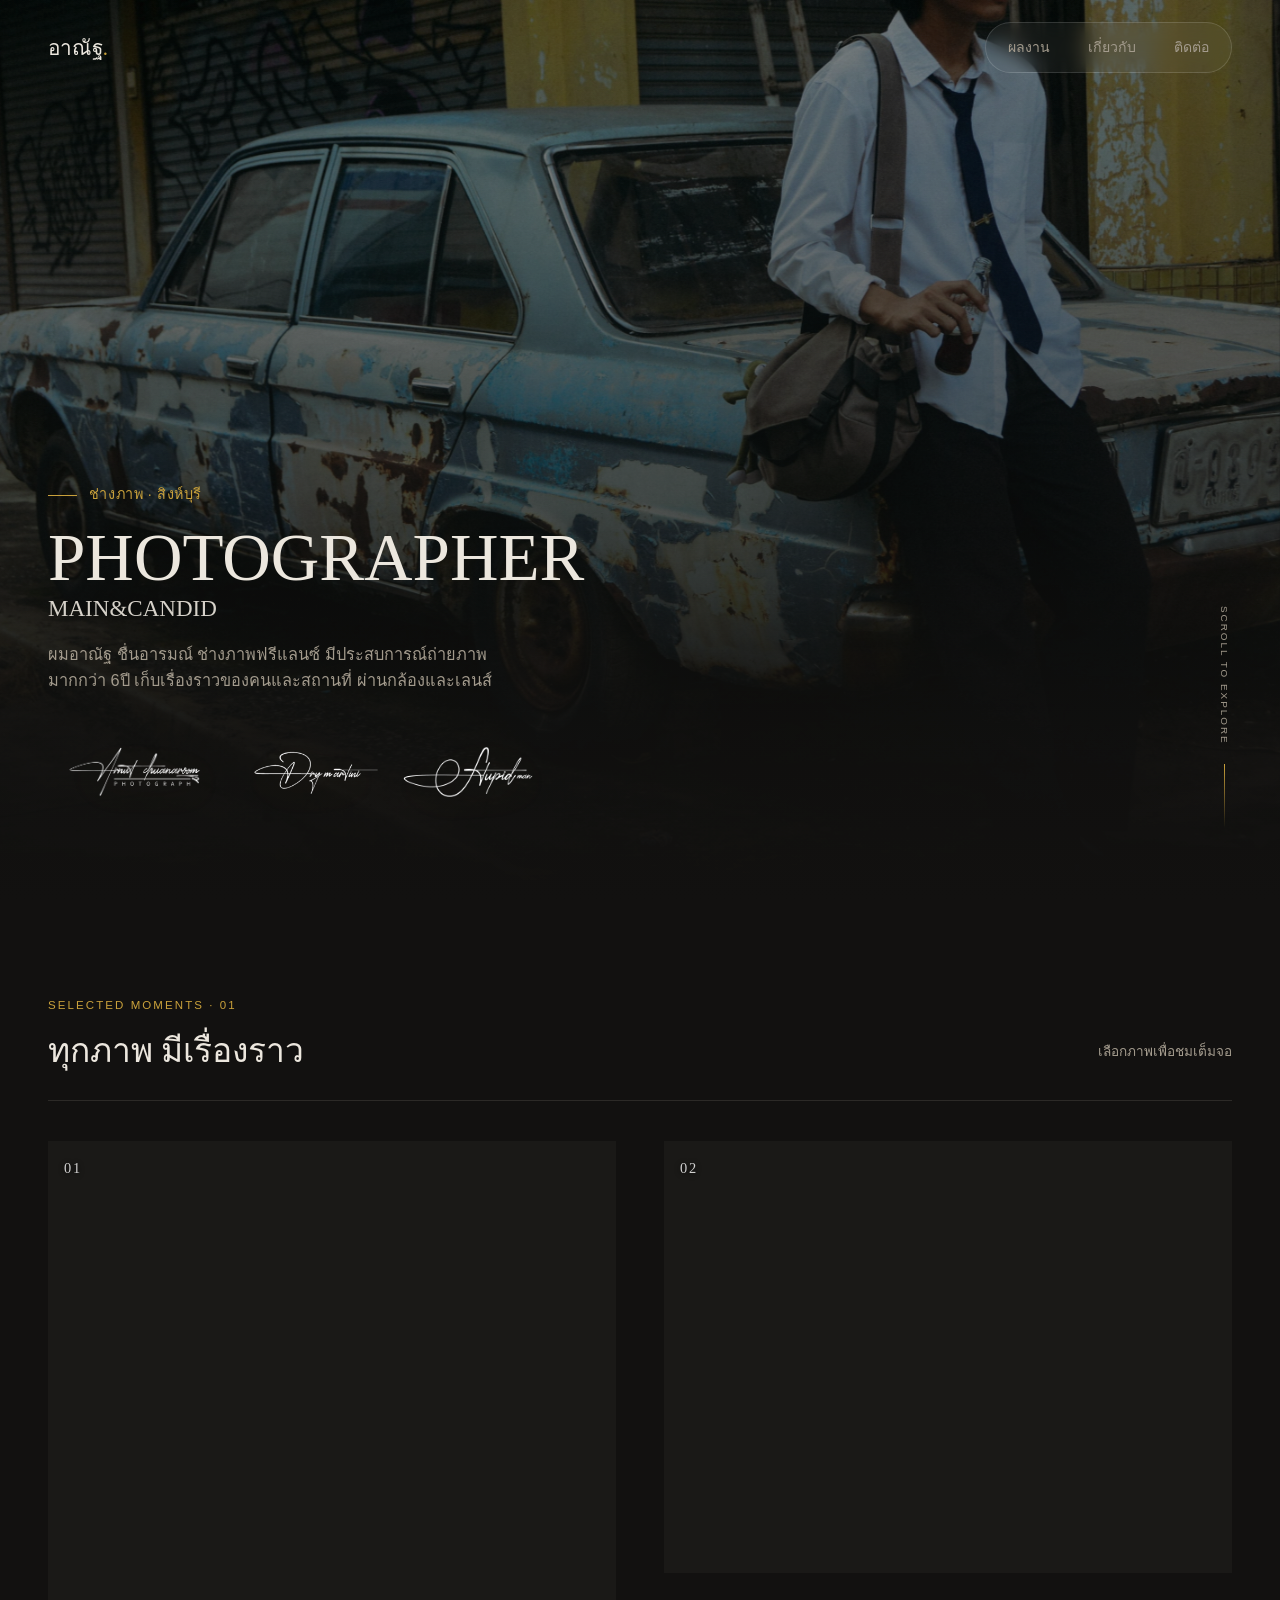
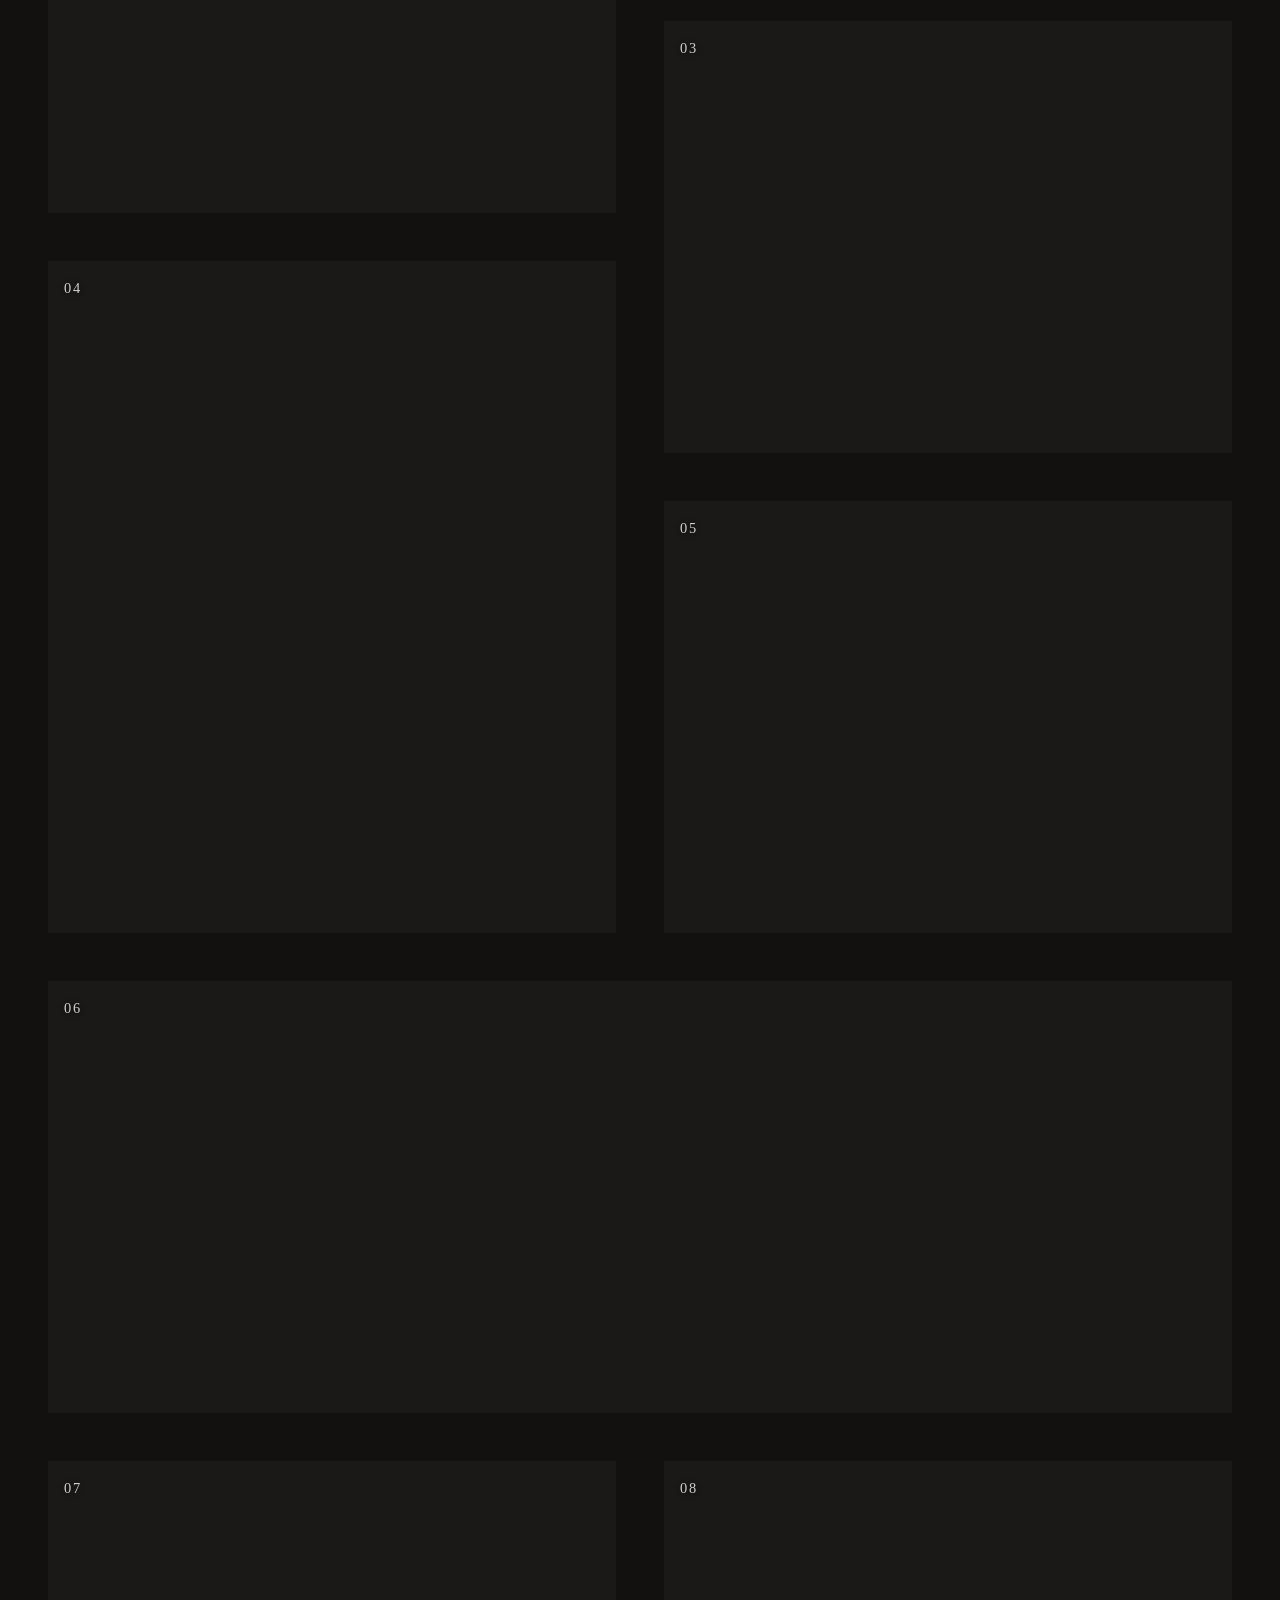
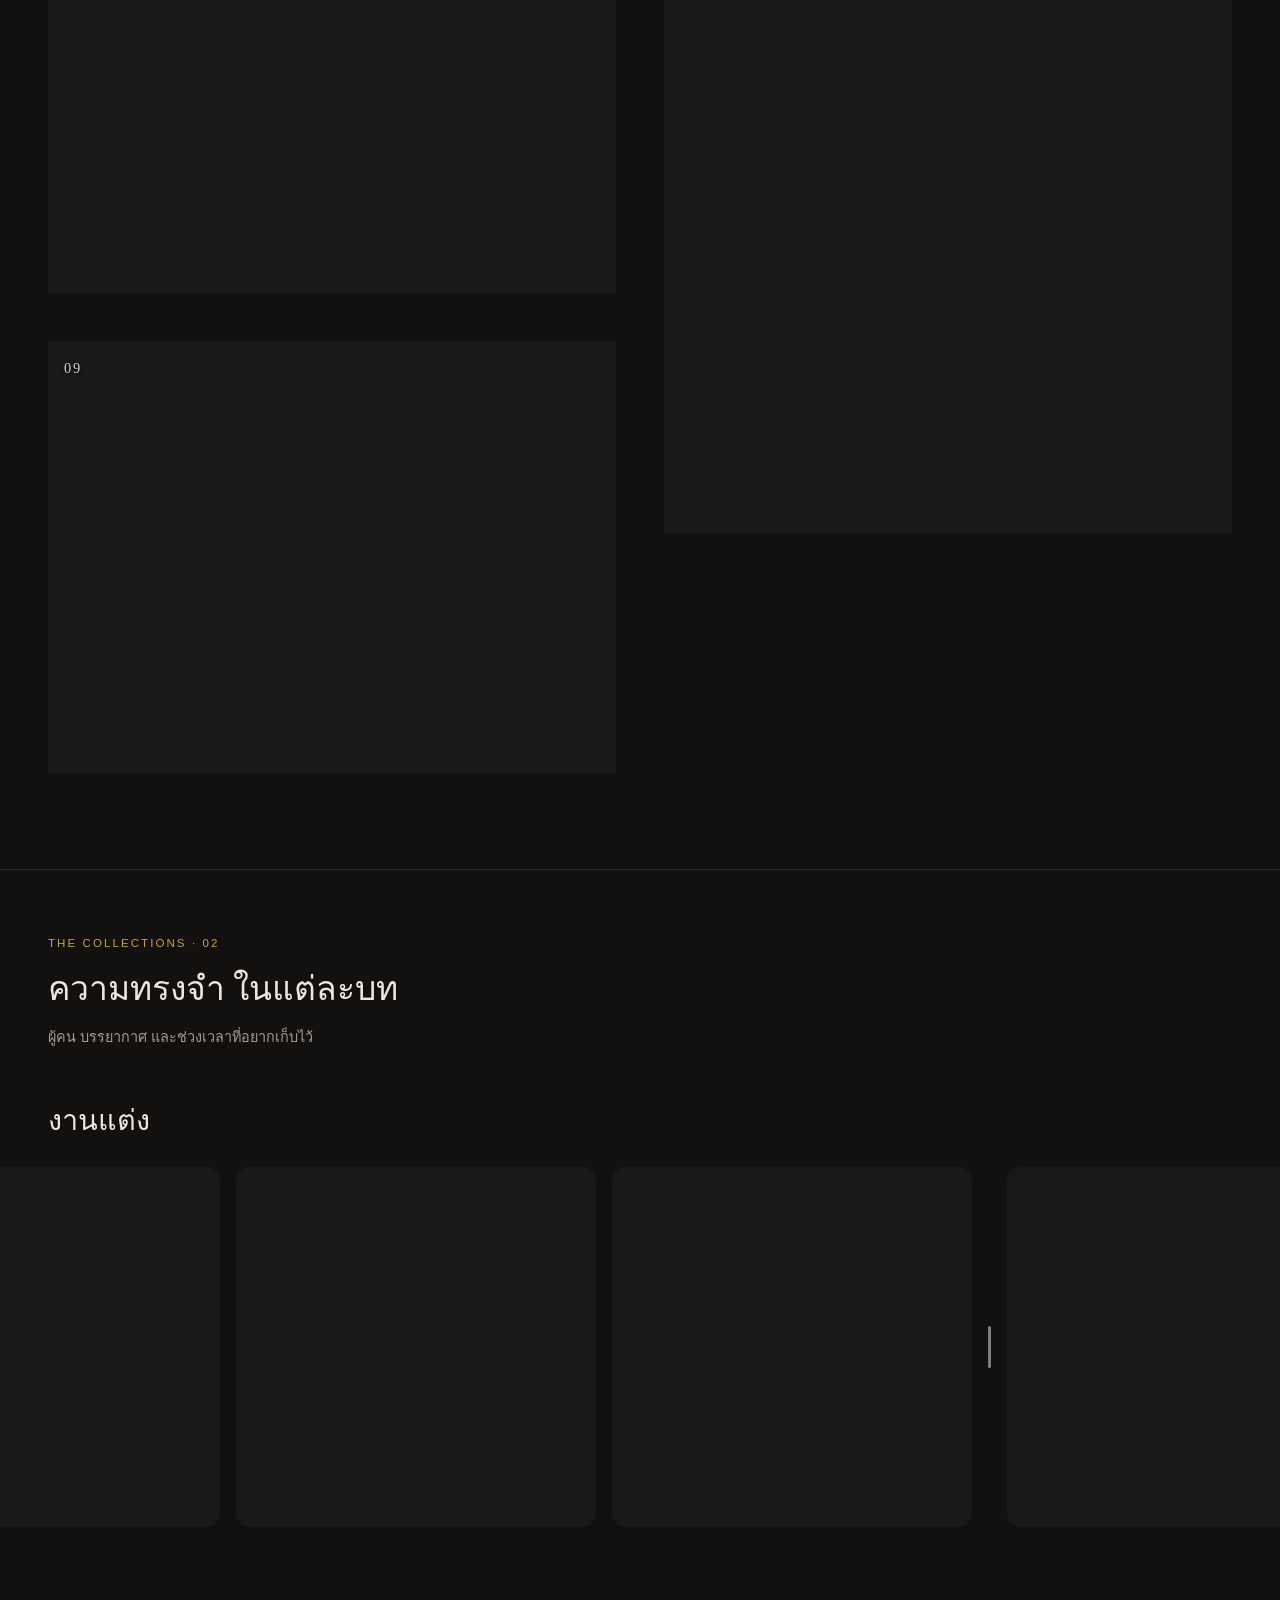
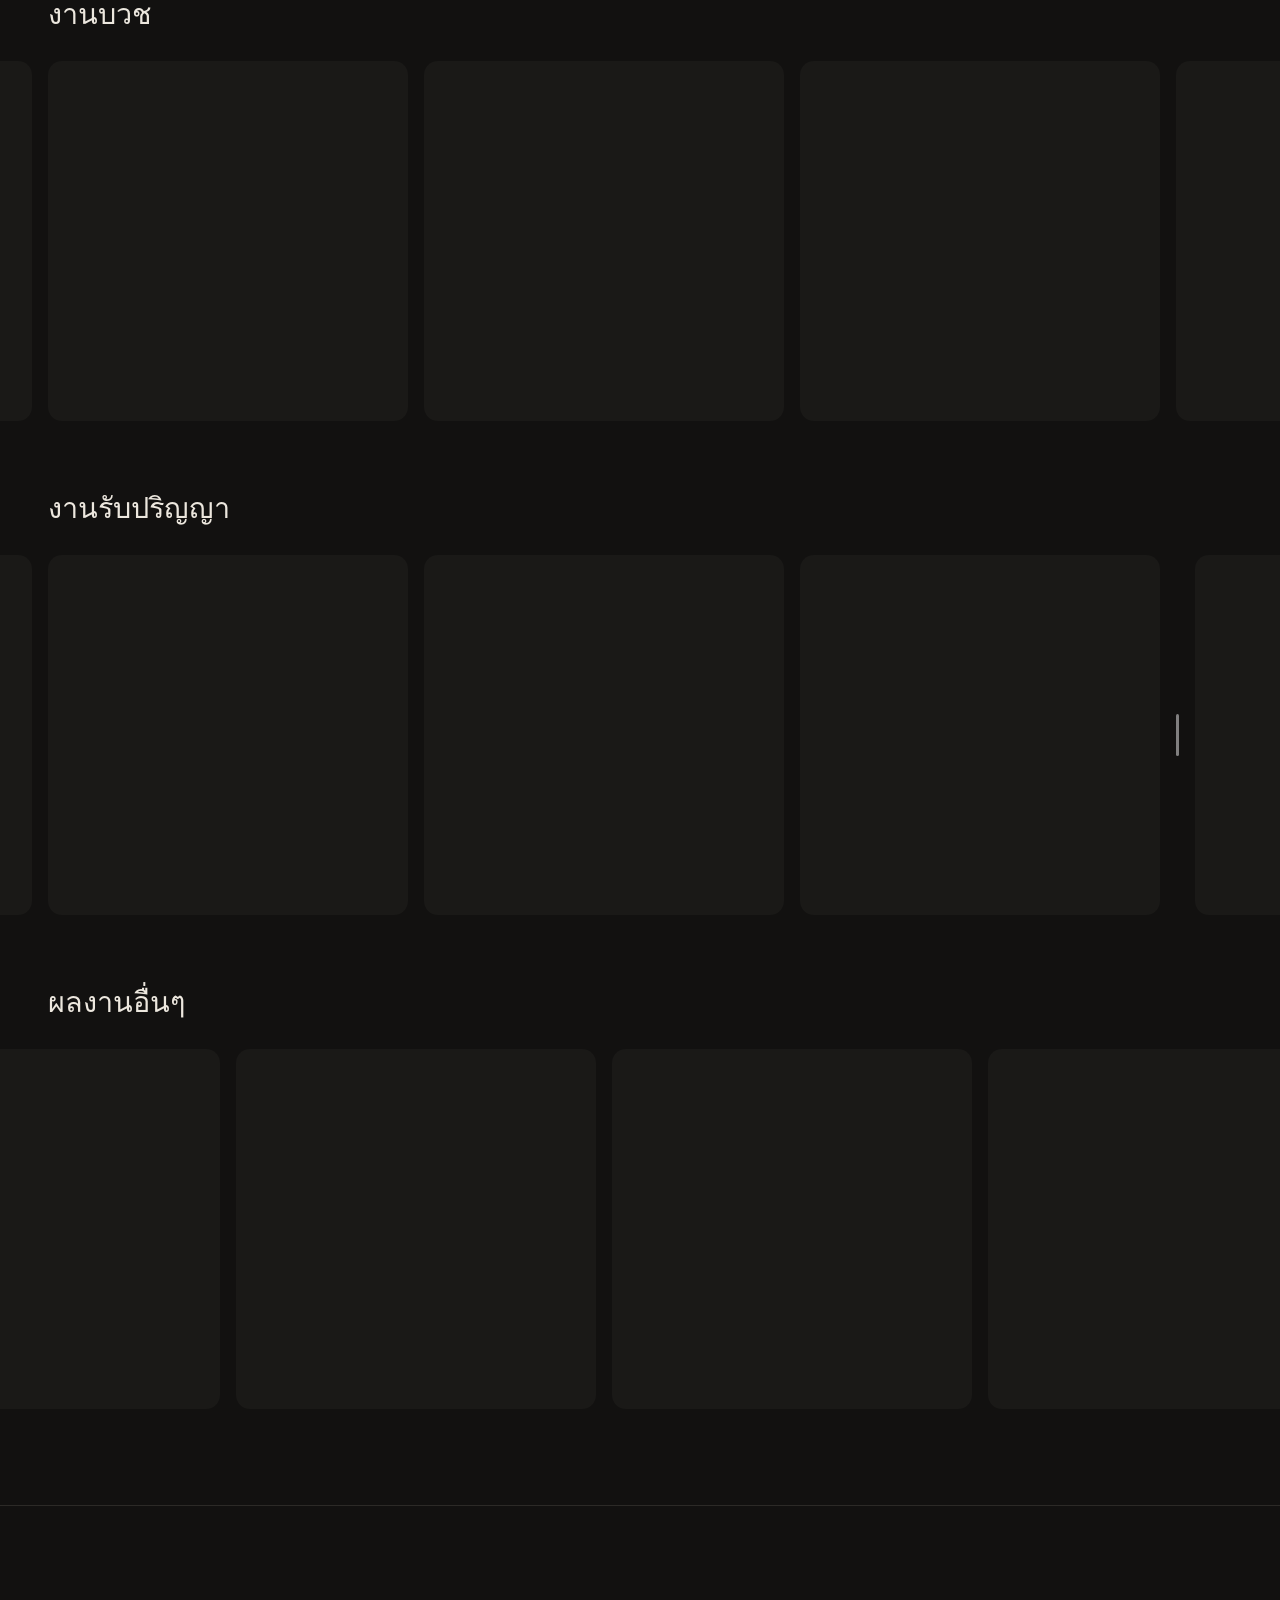
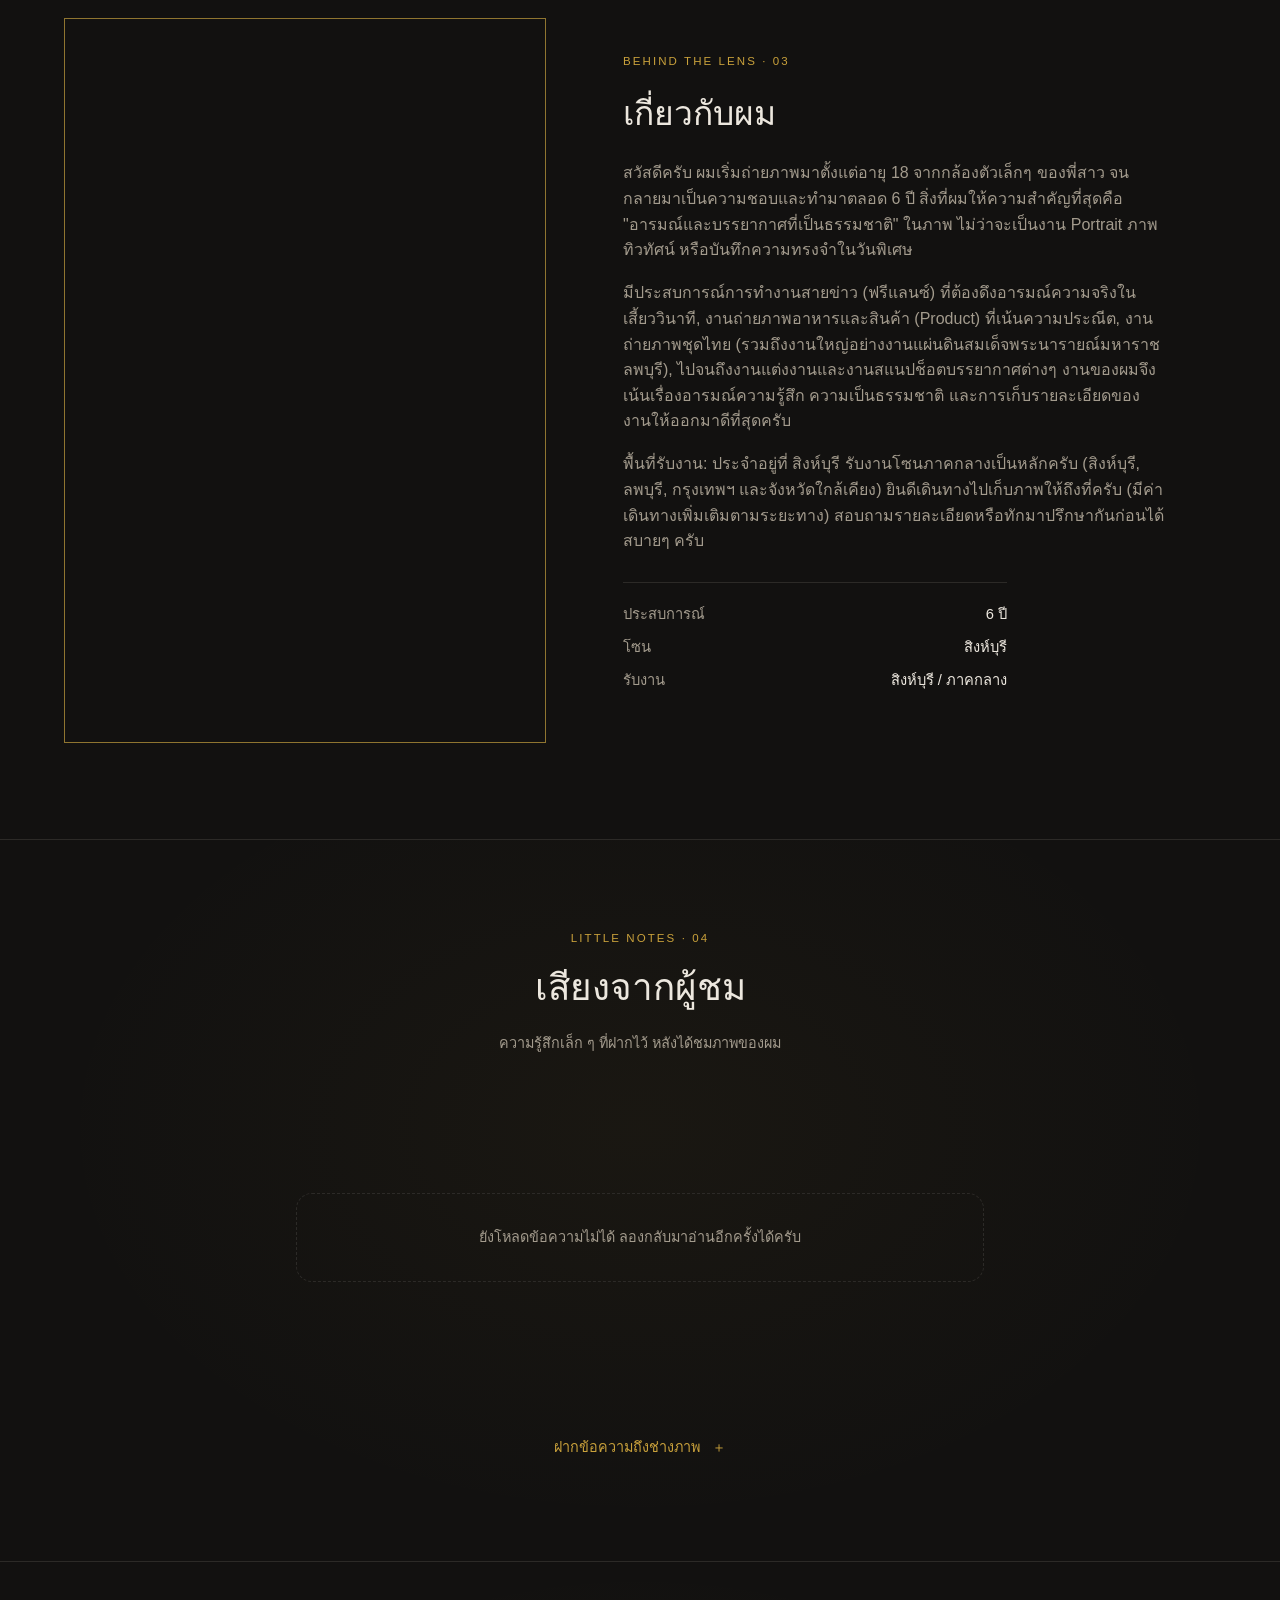
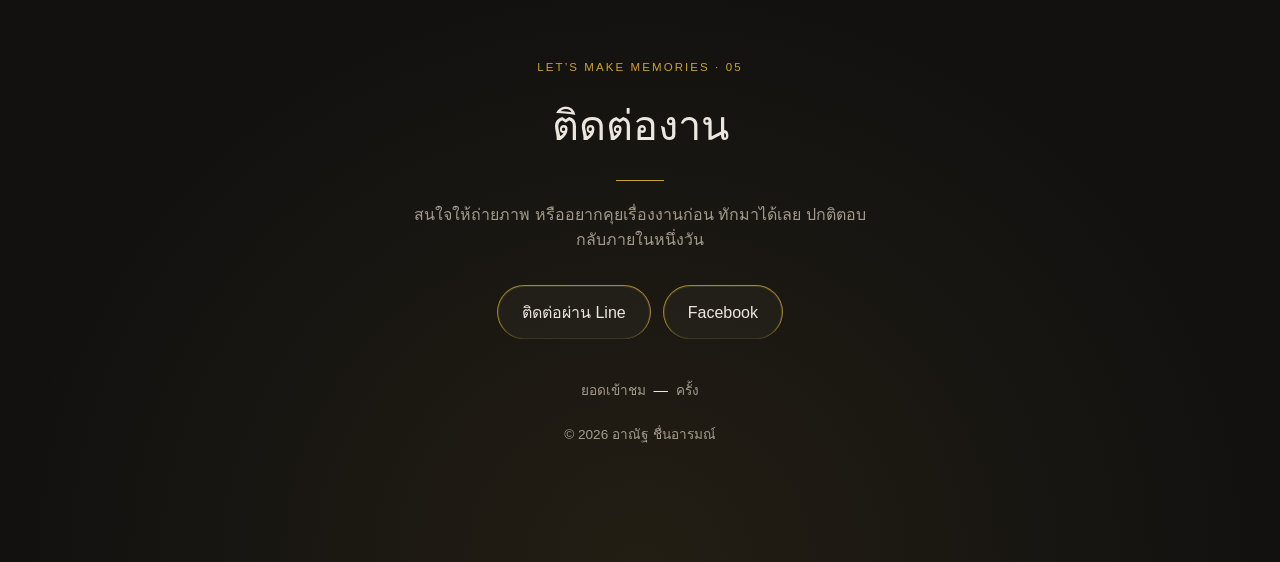
==== index.html @ d821eb82 "Ver 2.0 Comment,Google Login" ====
<!DOCTYPE html>
<html lang="th">
<head>
<meta charset="UTF-8">
<meta http-equiv="Content-Security-Policy" content="default-src 'self'; script-src 'self'; style-src 'self' https://fonts.googleapis.com; font-src 'self' https://fonts.gstatic.com; img-src 'self' https://*.googleusercontent.com; connect-src 'self'; object-src 'none'; base-uri 'none'; form-action 'none'">
<meta name="referrer" content="strict-origin-when-cross-origin">
<meta name="viewport" content="width=device-width, initial-scale=1.0">
<title>อาณัฐ ชื่นอารมณ์ — ช่างภาพ</title>
<meta name="description" content="พอร์ตโฟลิโอผลงานถ่ายภาพของอาณัฐ ชื่นอารมณ์ ช่างภาพพอร์เทรต แลนด์สเคป และงานแต่งงาน">

<!-- Favicon -->
<link rel="icon" href="favicon.svg" type="image/svg+xml">
<link rel="icon" href="favicon-32.png" sizes="32x32" type="image/png">
<link rel="apple-touch-icon" href="apple-touch-icon.png">
<link rel="manifest" href="site.webmanifest">
<meta name="theme-color" content="#121110">

<!-- Open Graph (Facebook, Line, Messenger, etc.) -->
<meta property="og:type" content="website">
<meta property="og:site_name" content="อาณัฐ ชื่นอารมณ์ — ช่างภาพ">
<meta property="og:title" content="อาณัฐ ชื่นอารมณ์ — ช่างภาพ">
<meta property="og:description" content="พอร์ตโฟลิโอผลงานถ่ายภาพของอาณัฐ ชื่นอารมณ์ ช่างภาพพอร์เทรต แลนด์สเคป และงานแต่งงาน ประจำจังหวัดสิงห์บุรี">
<meta property="og:locale" content="th_TH">

<!-- Twitter / X Card -->
<meta name="twitter:card" content="summary_large_image">
<meta name="twitter:title" content="อาณัฐ ชื่นอารมณ์ — ช่างภาพ">
<meta name="twitter:description" content="พอร์ตโฟลิโอผลงานถ่ายภาพ พอร์เทรต แลนด์สเคป และงานแต่งงาน">
<link rel="preconnect" href="https://fonts.googleapis.com">
<link rel="preconnect" href="https://fonts.gstatic.com" crossorigin>
<link href="https://fonts.googleapis.com/css2?family=Newsreader:ital,opsz,wght@0,6..72,300;0,6..72,400;0,6..72,500;1,6..72,400&family=IBM+Plex+Sans+Thai:wght@300;400;500;600&display=swap" rel="stylesheet">
<link rel="stylesheet" href="style.css?v=20261009-comments">
</head>
<body>
<progress class="reading-progress" id="reading-progress" max="100" value="0" aria-hidden="true"></progress>
<a class="skip-link" href="#main">ข้ามไปยังเนื้อหา</a>

<header class="site-header" id="top">
  <a class="brand" href="#top">อาณัฐ<span class="brand-dot">.</span></a>
  <nav class="main-nav" id="main-nav">
    <a href="#works">ผลงาน</a>
    <a href="#about">เกี่ยวกับ</a>
    <a href="#contact">ติดต่อ</a>
  </nav>
  <button class="nav-toggle" id="nav-toggle" aria-label="เปิดเมนู" aria-expanded="false">
    <span></span><span></span><span></span>
  </button>
</header>

<main id="main">

  <section class="hero" id="hero">
    <div class="hero-media">
      <img src="img/mencar.jpg" alt="ภาพถ่ายแม่น้ำท่ามกลางหุบเขา บรรยากาศเช้าที่มีหมอก" class="hero-img" fetchpriority="high" width="3000" height="2000" decoding="async">
    </div>
    <div class="hero-copy">
      <p class="hero-kicker">ช่างภาพ · สิงห์บุรี</p>
      <h1 class="hero-title">PHOTOGRAPHER<br><span class="hero-title-small">MAIN&CANDID</span></h1>
      <p class="hero-sub">ผมอาณัฐ ชื่นอารมณ์ ช่างภาพฟรีแลนซ์ มีประสบการณ์ถ่ายภาพมากกว่า 6ปี เก็บเรื่องราวของคนและสถานที่ ผ่านกล้องและเลนส์</p>

      <div class="hero-signatures" aria-label="ลายเซ็นของอาณัฐ ชื่นอารมณ์">
        <img src="img/watermark/Model 04.png" alt="ลายเซ็นอาณัฐ ชื่นอารมณ์ 1" class="hero-signature" width="1592" height="639" decoding="async">
        <img src="img/watermark/Drymatiny_01.png" alt="ลายเซ็นอาณัฐ ชื่นอารมณ์ 2" class="hero-signature" width="1890" height="1417" decoding="async">
        <img src="img/watermark/Stupid 01.png" alt="ลายเซ็นอาณัฐ ชื่นอารมณ์ 3" class="hero-signature" width="672" height="504" decoding="async">
      </div>
    </div>
    <div class="hero-scroll-note" aria-hidden="true"><span>SCROLL TO EXPLORE</span><span class="scroll-line"></span></div>
  </section>

  <section class="works" id="works">
    <div class="works-head"><div><p class="eyebrow">SELECTED MOMENTS · 01</p><h2>ทุกภาพ มีเรื่องราว</h2></div><p class="section-note">เลือกภาพเพื่อชมเต็มจอ</p></div>
    <div class="grid" id="grid">
      <figure class="tile tile--tall" data-cat="portrait">
        <img src="img/port/pra.jpg" alt="Wat PhraNon ChakSi @Sing Buri" loading="lazy" width="2449" height="3674" decoding="async">
        <figcaption>Wat PhraNon ChakSi @Sing Buri</figcaption>
      </figure>
      <figure class="tile" data-cat="landscape">
        <img src="img/port/aman.jpg" alt="A man under the shadow" loading="lazy" width="2773" height="1560" decoding="async">
        <figcaption>A man under the shadow</figcaption>
      </figure>
      <figure class="tile" data-cat="street">
        <img src="img/port/SunF.jpg" alt="Sunflower" loading="lazy" width="3598" height="5396" decoding="async">
        <figcaption>Sunflower</figcaption>
      </figure>
      <figure class="tile tile--tall" data-cat="wedding">
        <img src="img/port/p.jpg" alt="Runner" loading="lazy" width="1153" height="2048" decoding="async">
        <figcaption>Runner</figcaption>
      </figure>
      <figure class="tile" data-cat="portrait">
        <img src="img/port/pong.jpg" alt="Lotus" loading="lazy" width="3008" height="2008" decoding="async">
        <figcaption>Lotus</figcaption>
      </figure>
      <figure class="tile tile--wide" data-cat="landscape">
        <img src="img/port/gan.jpg" alt="Little smile" loading="lazy" width="6016" height="4016" decoding="async">
        <figcaption>Little smile</figcaption>
      </figure>
      <figure class="tile" data-cat="street">
        <img src="img/port/wat2.jpg" alt="product" loading="lazy" width="2048" height="1536" decoding="async">
        <figcaption>@Ayuttaya</figcaption>
      </figure>
      <figure class="tile tile--tall" data-cat="wedding">
        <img src="img/port/wat.jpg" alt="Bike" loading="lazy" width="2048" height="1368" decoding="async">
        <figcaption>Wat Phikul Thong @Thachang Sing Buri</figcaption>
      </figure>
      <figure class="tile" data-cat="portrait">
        <img src="img/port/milk.jpg" alt="Close up" loading="lazy" width="3823" height="5437" decoding="async">
        <figcaption>Close up</figcaption>
      </figure>
    </div>
  </section>

  <section class="highlights" id="highlights">
    <div class="collection-intro"><p class="eyebrow">THE COLLECTIONS · 02</p><h2>ความทรงจำ ในแต่ละบท</h2><p>ผู้คน บรรยากาศ และช่วงเวลาที่อยากเก็บไว้</p></div>

    <div class="highlight-group">
      <h2>งานแต่ง</h2>
      <div class="highlight-scroll">

        <article class="feature-card">
          <img src="img/nun.jpg" alt="งานแต่ง'" width="3625" height="3625" decoding="async" loading="lazy">

        </article>

        <article class="feature-card">
          <img src="img/mawork/w2.jpg" alt="งานแต่ง" width="1920" height="1920" decoding="async" loading="lazy">

        </article>

        <article class="feature-card">
          <img src="img/mawork/w4.jpg" alt="งานแต่ง" width="1920" height="1920" decoding="async" loading="lazy">

        </article>

        <article class="feature-card">
          <img src="img/mawork/w3.jpg" alt="งานแต่ง" width="1920" height="1920" decoding="async" loading="lazy">

        </article>

        <article class="feature-card">
          <img src="img/OPL_3476.jpg" alt="งานแต่ง" width="1898" height="2531" decoding="async" loading="lazy">

        </article>

      </div>
    </div>

    <div class="highlight-group">
      <h2>งานบวช</h2>
      <div class="highlight-scroll">

        <article class="feature-card">
          <img src="img/mawork/b12.jpg" alt="งานบวช" width="1920" height="1920" decoding="async" loading="lazy">

        </article>

        <article class="feature-card">
          <img src="img/mawork/b11.jpg" alt="งานบวช" width="1920" height="1920" decoding="async" loading="lazy">

        </article>

        <article class="feature-card">
          <img src="img/mawork/b10.jpg" alt="งานบวช" width="1920" height="1920" decoding="async" loading="lazy">

        </article>

        <article class="feature-card">
          <img src="img/mawork/b9.jpg" alt="งานบวช" width="1920" height="1920" decoding="async" loading="lazy">

        </article>

        <article class="feature-card">
          <img src="img/mawork/b8.jpg" alt="งานบวช" width="1920" height="1920" decoding="async" loading="lazy">

        </article>


        <article class="feature-card">
          <img src="img/mawork/b7.jpg" alt="งานบวช" width="1920" height="1920" decoding="async" loading="lazy">

        </article>

        <article class="feature-card">
          <img src="img/mawork/b2.jpg" alt="งานบวช" width="1920" height="1920" decoding="async" loading="lazy">

        </article>

        <article class="feature-card">
          <img src="img/mawork/b3.jpg" alt="งานบวช" width="1920" height="1920" decoding="async" loading="lazy">

        </article>

        <article class="feature-card">
          <img src="img/mawork/b4.jpg" alt="งานบวช" width="1920" height="1920" decoding="async" loading="lazy">

        </article>

        <article class="feature-card">
          <img src="img/mawork/b5.jpg" alt="งานบวช" width="1920" height="1920" decoding="async" loading="lazy">

        </article>

        <article class="feature-card">
          <img src="img/mawork/b6.jpg" alt="งานบวช" width="1920" height="1920" decoding="async" loading="lazy">

        </article>

        <article class="feature-card">
          <img src="img/mawork/b1.jpg" alt="งานบวช" width="1920" height="1920" decoding="async" loading="lazy">

        </article>

        <article class="feature-card">
          <img src="img/mawork/b13.jpg" alt="งานบวช" width="1920" height="1920" decoding="async" loading="lazy">

        </article>

        <article class="feature-card">
          <img src="img/mawork/b14.jpg" alt="งานบวช" width="1920" height="1920" decoding="async" loading="lazy">

        </article>

      </div>
    </div>



    <div class="highlight-group">
      <h2>งานรับปริญญา</h2>
      <div class="highlight-scroll">

        <article class="feature-card">
          <img src="img/mawork/c1.jpg" alt="งานรับปริญญา" width="1920" height="1920" decoding="async" loading="lazy">

        </article>

        <article class="feature-card">
          <img src="img/mawork/c2.jpg" alt="งานรับปริญญา" width="1920" height="1920" decoding="async" loading="lazy">

        </article>

        <article class="feature-card">
          <img src="img/mawork/c3.jpg" alt="งานรับปริญญา" width="1920" height="1920" decoding="async" loading="lazy">

        </article>

        <article class="feature-card">
          <img src="img/mawork/c4.jpg" alt="งานรับปริญญา" width="1920" height="1920" decoding="async" loading="lazy">

        </article>

        <article class="feature-card">
          <img src="img/mawork/c5.jpg" alt="งานรับปริญญา" width="1920" height="1920" decoding="async" loading="lazy">

        </article>

        <article class="feature-card">
          <img src="img/mawork/c6.jpg" alt="งานรับปริญญา" width="1920" height="1920" decoding="async" loading="lazy">

        </article>
    </div>
    </div>

    <div class="highlight-group">
      <h2>ผลงานอื่นๆ</h2>
      <div class="highlight-scroll">

        <article class="feature-card">
          <img src="img/mawork/a4.jpg" alt="ผลงานอื่นๆ" width="1920" height="1920" decoding="async" loading="lazy">

        </article>

        <article class="feature-card">
          <img src="img/mawork/a1.jpg" alt="ผลงานอื่นๆ" width="1920" height="1920" decoding="async" loading="lazy">

        </article>

        <article class="feature-card">
          <img src="img/wang.jpg" alt="ผลงานอื่นๆ" width="1080" height="1350" decoding="async" loading="lazy">

        </article>

        <article class="feature-card">
          <img src="img/mama.jpg" alt="ผลงานอื่นๆ" width="1080" height="1080" decoding="async" loading="lazy">

        </article>

        <article class="feature-card">
          <img src="img/mawork/a3.jpg" alt="ผลงานอื่นๆ" width="1920" height="1920" decoding="async" loading="lazy">

        </article>

        <article class="feature-card">
          <img src="img/mawork/a2.jpg" alt="ผลงานอื่นๆ" width="1920" height="1920" decoding="async" loading="lazy">

        </article>

        <article class="feature-card">
          <img src="img/ava.jpg" alt="ผลงานอื่นๆ" width="1080" height="1080" decoding="async" loading="lazy">

        </article>

      </div>
    </div>

  </section>

  <section class="about" id="about">
    <div class="about-media">
      <img src="img/profile .jpg" alt="ภาพถ่ายอาณัฐกำลังถือกล้องอยู่ในป่า" width="767" height="1152" decoding="async" loading="lazy">
    </div>
    <div class="about-copy">
      <p class="eyebrow">BEHIND THE LENS · 03</p>
      <h2>เกี่ยวกับผม</h2>
      <p>สวัสดีครับ ผมเริ่มถ่ายภาพมาตั้งแต่อายุ 18 จากกล้องตัวเล็กๆ ของพี่สาว จนกลายมาเป็นความชอบและทำมาตลอด 6 ปี สิ่งที่ผมให้ความสำคัญที่สุดคือ "อารมณ์และบรรยากาศที่เป็นธรรมชาติ" ในภาพ ไม่ว่าจะเป็นงาน Portrait ภาพทิวทัศน์ หรือบันทึกความทรงจำในวันพิเศษ</p>

      <p>มีประสบการณ์การทำงานสายข่าว (ฟรีแลนซ์) ที่ต้องดึงอารมณ์ความจริงในเสี้ยววินาที, งานถ่ายภาพอาหารและสินค้า (Product) ที่เน้นความประณีต, งานถ่ายภาพชุดไทย (รวมถึงงานใหญ่อย่างงานแผ่นดินสมเด็จพระนารายณ์มหาราช ลพบุรี), ไปจนถึงงานแต่งงานและงานสแนปช็อตบรรยากาศต่างๆ งานของผมจึงเน้นเรื่องอารมณ์ความรู้สึก ความเป็นธรรมชาติ และการเก็บรายละเอียดของงานให้ออกมาดีที่สุดครับ</p>

      <p>พื้นที่รับงาน: ประจำอยู่ที่ สิงห์บุรี รับงานโซนภาคกลางเป็นหลักครับ (สิงห์บุรี, ลพบุรี, กรุงเทพฯ และจังหวัดใกล้เคียง) ยินดีเดินทางไปเก็บภาพให้ถึงที่ครับ (มีค่าเดินทางเพิ่มเติมตามระยะทาง) สอบถามรายละเอียดหรือทักมาปรึกษากันก่อนได้สบายๆ ครับ</p>
      <ul class="about-facts">
        <li><span>ประสบการณ์</span>6 ปี</li>
        <li><span>โซน</span>สิงห์บุรี</li>
        <li><span>รับงาน</span>สิงห์บุรี / ภาคกลาง</li>
      </ul>
    </div>
  </section>

  <section class="comments" id="comments" aria-labelledby="comments-title">
    <div class="comments-heading">
      <p class="eyebrow">LITTLE NOTES · 04</p>
      <h2 id="comments-title">เสียงจากผู้ชม</h2>
      <p>ความรู้สึกเล็ก ๆ ที่ฝากไว้ หลังได้ชมภาพของผม</p>
    </div>
    <div class="comment-stage" id="comment-stage" role="region" aria-label="ข้อความจากผู้ชม" aria-roledescription="สไลด์ข้อความ">
      <article class="comment-bubble" id="comment-bubble" hidden>
        <span class="comment-quote" aria-hidden="true">“</span>
        <p id="comment-message"></p>
        <div class="comment-author"><span class="comment-avatar" id="comment-avatar" aria-hidden="true"></span><div><strong id="comment-name"></strong><span>ผู้ชมเว็บไซต์</span></div></div>
      </article>
      <p class="comment-empty" id="comment-empty">กำลังโหลดข้อความ…</p>
    </div>
    <div class="comment-controls" id="comment-controls" hidden>
      <button type="button" id="comment-prev" aria-label="ข้อความก่อนหน้า">←</button>
      <span id="comment-position"></span>
      <button type="button" id="comment-next" aria-label="ข้อความถัดไป">→</button>
      <button type="button" id="comment-pause" aria-pressed="false">พักการเลื่อน</button>
    </div>
    <details class="comment-compose" id="comment-compose">
      <summary>ฝากข้อความถึงช่างภาพ <span aria-hidden="true">＋</span></summary>
      <div class="comment-compose-body">
        <p>ข้อความจะปรากฏหลังผ่านการตรวจสอบ กรุณาไม่ใส่เบอร์โทร อีเมล หรือข้อมูลส่วนตัวในข้อความ</p>
        <button type="button" class="comment-primary" id="comment-login" disabled>เข้าสู่ระบบด้วย Google</button>
        <p class="comment-identity" id="comment-identity" hidden></p>
        <form id="comment-form" hidden>
          <label for="comment-input">ข้อความของคุณ</label>
          <textarea id="comment-input" name="message" rows="4" minlength="5" maxlength="400" required placeholder="ภาพไหนทำให้คุณยิ้ม หรืออยากฝากอะไรไว้…"></textarea>
          <span class="comment-length" id="comment-length">0 / 400</span>
          <label class="comment-consent"><input type="checkbox" id="comment-consent" required> <span>ยินยอมให้แสดงชื่อและรูปโปรไฟล์ Google พร้อมข้อความบนเว็บไซต์หลังได้รับอนุมัติ โดยไม่แสดงอีเมล</span></label>
          <button class="comment-primary" id="comment-submit" type="submit">ส่งข้อความเพื่อตรวจสอบ</button>
        </form>
        <button type="button" class="comment-logout" id="comment-logout" hidden>ออกจากระบบ</button>
        <p id="comment-feedback" role="status" aria-live="polite"></p>
        <noscript>เปิด JavaScript เพื่ออ่านหรือส่งข้อความ คุณยังติดต่อผ่าน Line และ Facebook ได้ตามปกติ</noscript>
      </div>
    </details>
  </section>

  <section class="contact" id="contact">
    <p class="eyebrow">LET’S MAKE MEMORIES · 05</p>
    <h2>ติดต่องาน</h2>
    <p>สนใจให้ถ่ายภาพ หรืออยากคุยเรื่องงานก่อน ทักมาได้เลย ปกติตอบกลับภายในหนึ่งวัน</p>
    <div class="contact-links">
    <a href="https://line.me/ti/p/WZCiRq_e5s" class="hero-link hero-link--line" target="_blank" rel="noopener noreferrer">
          <span>ติดต่อผ่าน Line</span>
        </a>
        <a href="https://www.facebook.com/share/19P5ANLh8d/" class="hero-link hero-link--facebook" target="_blank" rel="noopener noreferrer">
          <span>Facebook</span>
        </a>
    </div>
    <footer class="site-footer">
      <p class="view-counter" aria-live="polite"><span>ยอดเข้าชม</span> <span id="view-count">—</span> <span>ครั้ง</span></p>
      <p>© <span id="year">2026</span> อาณัฐ ชื่นอารมณ์</p>
    </footer>
  </section>

</main>

<button class="back-to-top" id="back-to-top" aria-label="กลับขึ้นบน">
  <span aria-hidden="true">↑</span>
</button>

<details class="quick-contact" id="quick-contact">
  <summary aria-label="ติดต่อช่างภาพด่วน" aria-controls="quick-contact-panel">
    <svg viewBox="0 0 24 24" width="23" height="23" fill="none" stroke="currentColor" stroke-width="1.5" stroke-linecap="round" stroke-linejoin="round" aria-hidden="true"><path d="M21 11.5a8.5 8.5 0 0 1-8.5 8.5 9 9 0 0 1-4-.9L3 21l1.9-5.5a9 9 0 0 1-.9-4A8.5 8.5 0 0 1 12.5 3 8.5 8.5 0 0 1 21 11.5Z"/><path d="M8 11.5h.01M12.5 11.5h.01M17 11.5h.01"/></svg>
  </summary>
  <div class="quick-contact-panel" id="quick-contact-panel">
    <p class="eyebrow">LET’S TALK</p>
    <h2>คุยกับช่างภาพ</h2>
    <p>สอบถามวันว่าง หรือคุยรายละเอียดงานได้เลยครับ</p>
    <a href="https://line.me/ti/p/WZCiRq_e5s" target="_blank" rel="noopener noreferrer">ติดต่อผ่าน Line <span aria-hidden="true">↗</span></a>
    <a href="https://www.facebook.com/share/19P5ANLh8d/" target="_blank" rel="noopener noreferrer">Facebook <span aria-hidden="true">↗</span></a>
    <a href="tel:0800167027">โทรสอบถาม<span aria-hidden="true">↗</span></a>
    <small>เลือกช่องทางการติดต่อ</small>
  </div>
</details>

<dialog class="lightbox" id="lightbox" aria-label="ชมภาพผลงาน" aria-describedby="lightbox-caption">
  <button class="lightbox-close" id="lightbox-close" aria-label="ปิด">✕</button>
  <button class="lightbox-nav lightbox-prev" id="lightbox-prev" aria-label="ภาพก่อนหน้า">‹</button>
  <img class="lightbox-img" id="lightbox-img" alt="">
  <button class="lightbox-nav lightbox-next" id="lightbox-next" aria-label="ภาพถัดไป">›</button>
  <p class="lightbox-caption" id="lightbox-caption" aria-live="polite"></p>
</dialog>

<script src="script.js?v=20261009-floating-actions"></script>
<script src="view-counter.js?v=20261008-1" defer></script>
<script src="enhancements.js?v=20261008-1" defer></script>
<script src="quick-contact.js?v=20261009-1" defer></script>
<script src="comments.js?v=20261009-1" defer></script>
</body>
</html>
---- style.css ----
/* ---------------------------------------------------
   Tokens
--------------------------------------------------- */
:root {
  --bg: #121110;
  --surface: #1a1917;
  --line: #2c2a27;
  --ink: #ece7de;
  --ink-muted: #a39b8d;
  --gold: #c9a13b;
  --gold-dim: #8f7530;

  --serif: "Newsreader", Georgia, serif;
  --sans: "IBM Plex Sans Thai", "IBM Plex Sans", -apple-system, sans-serif;

  --gutter: clamp(1.25rem, 4vw, 3rem);
  --radius: 2px;
}

* { box-sizing: border-box; }
html { scroll-behavior: smooth; }

@media (prefers-reduced-motion: reduce) {
  html { scroll-behavior: auto; }
  * { animation-duration: 0.01ms !important; transition-duration: 0.01ms !important; }
}

body {
  margin: 0;
  background: var(--bg);
  color: var(--ink);
  font-family: var(--sans);
  font-weight: 300;
  line-height: 1.6;
  -webkit-font-smoothing: antialiased;
}

img { max-width: 100%; display: block; }

a {
  color: inherit;
  text-decoration: none;
}

h1, h2 {
  font-family: var(--serif);
  font-weight: 400;
  margin: 0;
  color: var(--ink);
}

:focus-visible {
  outline: 2px solid var(--gold);
  outline-offset: 3px;
}

/* ---------------------------------------------------
   Header
--------------------------------------------------- */
.site-header {
  position: fixed;
  top: 0;
  left: 0;
  right: 0;
  z-index: 40;
  display: flex;
  align-items: center;
  justify-content: space-between;
  padding: 1.4rem var(--gutter);
  background: transparent;
  border-bottom: 1px solid transparent;
  transform: translateY(0);
  transition: background 0.3s ease, border-color 0.3s ease, padding 0.3s ease, transform 0.25s ease;
}

.site-header.is-hidden {
  transform: translateY(-120%);
}

.site-header.is-scrolled {
  background: rgba(18, 17, 16, 0.88);
  backdrop-filter: blur(10px);
  border-bottom: 1px solid var(--line);
  padding-top: 0.9rem;
  padding-bottom: 0.9rem;
}

.brand {
  font-family: "Taviraj", var(--serif);
  font-weight: 500;
  font-size: 1.3rem;
  letter-spacing: 0.01em;
}
.brand-dot { color: var(--gold); }

/* Floating capsule nav */
.main-nav {
  display: flex;
  align-items: center;
  gap: 0.15rem;
  background: rgba(255, 255, 255, 0.045);
  border: 1px solid rgba(255, 255, 255, 0.14);
  border-radius: 999px;
  padding: 0.3rem;
  backdrop-filter: blur(10px);
}

.main-nav a {
  position: relative;
  display: inline-block;
  color: var(--ink-muted);
  font-size: 0.88rem;
  padding: 0.5rem 1.1rem;
  border-radius: 999px;
  transition: color 0.2s ease, background 0.2s ease;
}
.main-nav a:hover,
.main-nav a:focus-visible {
  color: var(--bg);
  background: var(--gold);
}

.nav-toggle {
  display: none;
  flex-direction: column;
  justify-content: center;
  gap: 5px;
  width: 40px;
  height: 40px;
  background: rgba(255, 255, 255, 0.045);
  border: 1px solid rgba(255, 255, 255, 0.14);
  border-radius: 999px;
  cursor: pointer;
  padding: 0;
}
.nav-toggle span {
  display: block;
  width: 16px;
  height: 1px;
  margin: 0 auto;
  background: var(--ink);
}

/* ---------------------------------------------------
   Hero
--------------------------------------------------- */
.hero {
  position: relative;
  min-height: 100vh;
  min-height: 100dvh;
  display: flex;
  align-items: flex-end;
  overflow: hidden;
}

.hero-media {
  position: absolute;
  inset: 0;
}

.hero-img {
  width: 100%;
  height: 100%;
  object-fit: cover;
  filter: grayscale(15%) brightness(0.62);
  animation: hero-in 2.4s ease-out both;
  transform-origin: center;
}

@keyframes hero-in {
  from { transform: scale(1.06); filter: grayscale(15%) brightness(0.4); }
  to   { transform: scale(1); filter: grayscale(15%) brightness(0.62); }
}

.hero::after {
  content: "";
  position: absolute;
  inset: 0;
  background: linear-gradient(180deg, rgba(18,17,16,0.15) 0%, rgba(18,17,16,0.85) 92%);
}

.hero-copy {
  position: relative;
  z-index: 2;
  padding: 0 var(--gutter) clamp(2.5rem, 6vw, 5rem);
  max-width: 40rem;
}

.hero-kicker {
  color: var(--gold);
  font-size: 0.9rem;
  letter-spacing: 0.04em;
  margin: 0 0 1rem;
}

.hero-title {
  font-size: clamp(2.3rem, 6vw, 4.2rem);
  line-height: 1.08;
  margin-bottom: 1.25rem;
}

.hero-title-small {
  display: block;
  font-size: clamp(0.95rem, 1.8vw, 1.45rem);
  line-height: 1.1;
  margin-top: 0.05rem;
  opacity: 0.9;
}

.hero-sub {
  color: var(--ink-muted);
  max-width: 30rem;
  margin: 0 0 1.75rem;
  font-size: 1.02rem;
}

.view-counter {
  display: inline-flex;
  align-items: baseline;
  gap: 0.45rem;
  margin: 0 auto 0.75rem;
  padding: 0;
  border: none;
  background: transparent;
  border-radius: 0;
  box-shadow: none;
}

.view-counter-label {
  color: var(--ink-muted);
  font-size: 0.72rem;
  letter-spacing: 0.06em;
  text-transform: uppercase;
}

#view-count {
  color: var(--ink);
  font-size: 0.9rem;
  font-weight: 500;
  letter-spacing: 0.04em;
}

.hero-signatures {
  display: flex;
  flex-wrap: wrap;
  align-items: center;
  gap: 1rem;
  margin-top: 0.5rem;
}

.hero-signature {
  display: block;
  width: clamp(6rem, 11vw, 8.5rem);
  max-width: 100%;
  opacity: 1;
  filter: drop-shadow(0 8px 18px rgba(201, 161, 59, 0.12));
}

.hero-signature:first-child {
  width: clamp(8rem, 17vw, 11.5rem);
}

.hero-actions {
  display: flex;
  align-items: center;
  flex-wrap: wrap;
  gap: 0.75rem;
}

.hero-link {
  display: inline-flex;
  align-items: center;
  justify-content: center;
  gap: 0.65rem;
  min-height: 3.1rem;
  padding: 0.85rem 1.5rem;
  border-radius: 999px;
  font-size: 1rem;
  font-weight: 500;
  color: var(--ink);
  background: rgba(255, 255, 255, 0.03);
  border: 1px solid rgba(201, 161, 59, 0.75);
  box-shadow: inset 0 0 0 1px rgba(201, 161, 59, 0.18);
  transition: transform 0.2s ease, opacity 0.2s ease, border-color 0.2s ease, background 0.2s ease;
}

.hero-link:hover,
.hero-link:focus-visible {
  opacity: 1;
  transform: translateY(-1px);
  border-color: var(--gold);
  background: rgba(201, 161, 59, 0.08);
}

.hero-link--line,
.hero-link--facebook {
  background: rgba(255, 255, 255, 0.03);
  border-color: rgba(201, 161, 59, 0.8);
  box-shadow: inset 0 0 0 1px rgba(201, 161, 59, 0.16);
}

.hero-link i {
  font-size: 1.05rem;
  line-height: 1;
  color: var(--gold);
}

/* ---------------------------------------------------
   Works / gallery
--------------------------------------------------- */
.works {
  padding: clamp(3rem, 8vw, 6rem) var(--gutter);
}

.works-head {
  display: flex;
  flex-wrap: wrap;
  align-items: baseline;
  justify-content: space-between;
  gap: 1.5rem;
  margin-bottom: 2.5rem;
  border-bottom: 1px solid var(--line);
  padding-bottom: 1.5rem;
}

.works-head h2 {
  font-size: clamp(1.6rem, 3vw, 2.1rem);
}

.filters {
  display: flex;
  flex-wrap: wrap;
  gap: 0.4rem;
}

.filter-btn {
  background: none;
  border: 1px solid var(--line);
  color: var(--ink-muted);
  font-family: var(--sans);
  font-size: 0.85rem;
  padding: 0.45rem 0.9rem;
  border-radius: var(--radius);
  cursor: pointer;
  transition: border-color 0.2s ease, color 0.2s ease;
}
.filter-btn:hover { color: var(--ink); border-color: var(--ink-muted); }
.filter-btn.is-active {
  color: var(--bg);
  background: var(--gold);
  border-color: var(--gold);
}

.grid {
  display: grid;
  grid-template-columns: repeat(4, 1fr);
  grid-auto-rows: 12rem;
  gap: var(--gutter);
}

.tile {
  position: relative;
  margin: 0;
  grid-column: span 2;
  grid-row: span 2;
  overflow: hidden;
  background: var(--surface);
  cursor: zoom-in;
}
.tile--tall { grid-row: span 3; }
.tile--wide { grid-column: span 4; grid-row: span 2; }

.tile img {
  width: 100%;
  height: 100%;
  object-fit: cover;
  transition: transform 0.5s ease;
}
.tile:hover img { transform: scale(1.04); }

.tile figcaption {
  position: absolute;
  left: 0;
  right: 0;
  bottom: 0;
  padding: 0.9rem 1rem;
  font-size: 0.85rem;
  color: var(--ink);
  background: linear-gradient(0deg, rgba(18,17,16,0.85), rgba(18,17,16,0));
  opacity: 0;
  transform: translateY(6px);
  transition: opacity 0.25s ease, transform 0.25s ease;
}
.tile:hover figcaption,
.tile:focus-within figcaption {
  opacity: 1;
  transform: translateY(0);
}

.tile.is-hidden { display: none; }

/* ---------------------------------------------------
   Highlights (scrollable mosaic by category)
--------------------------------------------------- */
.highlights {
  padding: clamp(2rem, 6vw, 4rem) 0 clamp(3rem, 8vw, 5rem);
  border-top: 1px solid var(--line);
}

.highlight-group {
  margin-bottom: clamp(2rem, 5vw, 3rem);
}
.highlight-group:last-child { margin-bottom: 0; }

.highlight-group h2 {
  font-size: clamp(1.4rem, 2.6vw, 1.8rem);
  padding: 0 var(--gutter);
  margin-bottom: 1.25rem;
}

.highlight-scroll {
  display: flex;
  gap: 1rem;
  overflow-x: auto;
  padding: 0.25rem var(--gutter) 1rem;
  cursor: grab;
  scrollbar-width: none;
}
.highlight-scroll:active { cursor: grabbing; }
.highlight-scroll::-webkit-scrollbar { display: none; }

.highlight-loop-marker {
  flex: 0 0 3px;
  align-self: center;
  width: 3px;
  height: 42px;
  margin: 0;
  border-radius: 999px;
  background: rgba(170, 170, 170, 0.72);
}

.feature-card,
.mosaic {
  position: relative;
  flex: 0 0 auto;
  width: clamp(220px, 70vw, 360px);
  aspect-ratio: 1 / 1;
  border-radius: 14px;
  overflow: hidden;
  background: var(--surface);
  scroll-snap-align: start;
}

.feature-card img {
  width: 100%;
  height: 100%;
  object-fit: cover;
}

.feature-dots {
  position: absolute;
  left: 1rem;
  bottom: 1rem;
  display: flex;
  align-items: center;
  gap: 6px;
}
.feature-dots span {
  width: 6px;
  height: 6px;
  border-radius: 999px;
  background: rgba(255, 255, 255, 0.4);
  transition: width 0.2s ease, background 0.2s ease;
}
.feature-dots span.is-active {
  width: 16px;
  background: var(--gold);
}

.mosaic {
  display: grid;
  grid-template-columns: repeat(3, 1fr);
  grid-template-rows: repeat(3, 1fr);
  gap: 3px;
}
.mosaic--a {
  grid-template-areas:
    "a a b"
    "c d b"
    "e f g";
}
.mosaic--b {
  grid-template-areas:
    "a b b"
    "a c d"
    "e f g";
}
.mosaic .m1 { grid-area: a; }
.mosaic .m2 { grid-area: b; }
.mosaic .m3 { grid-area: c; }
.mosaic .m4 { grid-area: d; }
.mosaic .m5 { grid-area: e; }
.mosaic .m6 { grid-area: f; }
.mosaic .m7 { grid-area: g; }

.mosaic img {
  width: 100%;
  height: 100%;
  object-fit: cover;
  display: block;
}

/* ---------------------------------------------------
   About
--------------------------------------------------- */
.about {
  display: grid;
  grid-template-columns: 0.9fr 1.1fr;
  gap: clamp(2rem, 6vw, 5rem);
  padding: clamp(3rem, 8vw, 6rem) var(--gutter);
  border-top: 1px solid var(--line);
  align-items: center;
}

.about-media img {
  width: 100%;
  filter: grayscale(20%) brightness(0.85);
}

.about-copy h2 {
  font-size: clamp(1.6rem, 3vw, 2.1rem);
  margin-bottom: 1.25rem;
}

.about-copy p {
  color: var(--ink-muted);
  max-width: 34rem;
  margin: 0 0 1.1rem;
}

.about-facts {
  list-style: none;
  padding: 0;
  margin: 1.75rem 0 0;
  display: flex;
  flex-direction: column;
  gap: 0.6rem;
  border-top: 1px solid var(--line);
  padding-top: 1.25rem;
  max-width: 24rem;
}
.about-facts li {
  display: flex;
  justify-content: space-between;
  font-size: 0.92rem;
}
.about-facts li span {
  color: var(--ink-muted);
}

/* ---------------------------------------------------
   Contact
--------------------------------------------------- */
.contact {
  padding: clamp(3rem, 8vw, 6rem) var(--gutter) clamp(4rem, 8vw, 7rem);
  border-top: 1px solid var(--line);
  text-align: center;
}

.contact h2 {
  font-size: clamp(1.8rem, 4vw, 2.6rem);
  margin-bottom: 1rem;
}

.contact > p {
  color: var(--ink-muted);
  max-width: 30rem;
  margin: 0 auto 2rem;
}

.contact-links {
  display: flex;
  flex-wrap: wrap;
  justify-content: center;
  align-items: center;
  gap: 0.75rem;
  font-size: 1.05rem;
}

.contact-links a {
  border-bottom: none;
}

.contact-links a:hover {
  border-color: transparent;
  color: inherit;
}

/* ---------------------------------------------------
   Footer
--------------------------------------------------- */
.site-footer {
  margin-top: 2.5rem;
  padding: 0;
  color: var(--ink-muted);
  font-size: 0.85rem;
  text-align: center;
}

.site-footer .view-counter {
  display: inline-flex;
  margin-bottom: 0.55rem;
}

.back-to-top {
  position: fixed;
  right: 1.25rem;
  bottom: 1.25rem;
  width: 3rem;
  height: 3rem;
  border: 1px solid rgba(201, 161, 59, 0.8);
  border-radius: 999px;
  background: rgba(18, 17, 16, 0.88);
  color: var(--ink);
  box-shadow: 0 14px 30px rgba(0,0,0,0.28);
  display: inline-flex;
  align-items: center;
  justify-content: center;
  cursor: pointer;
  opacity: 0;
  visibility: hidden;
  transform: translateY(12px);
  transition: opacity 0.25s ease, visibility 0.25s ease, transform 0.25s ease, border-color 0.25s ease, background 0.25s ease;
  z-index: 80;
}

.back-to-top.is-visible {
  opacity: 1;
  visibility: visible;
  transform: translateY(0);
}

.back-to-top:hover,
.back-to-top:focus-visible {
  border-color: var(--gold);
  background: rgba(201, 161, 59, 0.12);
}

.back-to-top i {
  font-size: 1rem;
  color: var(--gold);
}

/* ---------------------------------------------------
   Lightbox
--------------------------------------------------- */
.lightbox {
  position: fixed;
  inset: 0;
  background: rgba(12, 11, 10, 0.96);
  display: none;
  align-items: center;
  justify-content: center;
  z-index: 100;
  padding: 4vh 4vw;
}
.lightbox.is-open { display: flex; }

.lightbox-img {
  max-width: min(88vw, 1100px);
  max-height: 82vh;
  object-fit: contain;
  box-shadow: 0 20px 60px rgba(0,0,0,0.5);
}

.lightbox-caption {
  position: absolute;
  bottom: 4vh;
  left: 0;
  right: 0;
  text-align: center;
  color: var(--ink-muted);
  font-size: 0.9rem;
}

.lightbox-close,
.lightbox-nav {
  position: absolute;
  background: none;
  border: none;
  color: var(--ink);
  font-size: 1.6rem;
  cursor: pointer;
  padding: 0.5rem 0.9rem;
  line-height: 1;
}
.lightbox-close { top: 3vh; right: 3vw; font-size: 1.3rem; }
.lightbox-prev { left: 1vw; top: 50%; transform: translateY(-50%); font-size: 2.4rem; }
.lightbox-next { right: 1vw; top: 50%; transform: translateY(-50%); font-size: 2.4rem; }
.lightbox-close:hover,
.lightbox-nav:hover { color: var(--gold); }

/* ---------------------------------------------------
   Responsive
--------------------------------------------------- */
@media (max-width: 900px) {
  .about {
    grid-template-columns: 1fr;
  }
  .about-media { order: -1; max-width: 22rem; }
}

@media (max-width: 720px) {
  .main-nav {
    position: absolute;
    top: calc(100% + 0.75rem);
    left: var(--gutter);
    right: var(--gutter);
    background: rgba(18, 17, 16, 0.96);
    border: 1px solid var(--line);
    border-radius: 1rem;
    flex-direction: column;
    align-items: stretch;
    gap: 0;
    padding: 0.4rem;
    max-height: 0;
    opacity: 0;
    overflow: hidden;
    backdrop-filter: blur(10px);
    transition: max-height 0.3s ease, opacity 0.2s ease;
  }
  .main-nav.is-open { max-height: 16rem; opacity: 1; }
  .main-nav a {
    padding: 0.9rem 1.1rem;
    border-radius: 0.6rem;
    text-align: left;
  }
  .nav-toggle { display: flex; }

  .hero {
    align-items: flex-end;
  }

  .hero-media {
    transform: scale(1.08);
  }

  .hero-img {
    object-position: 68% center;
    filter: grayscale(15%) brightness(0.7);
  }

  .hero::after {
    background: linear-gradient(180deg, rgba(18,17,16,0.12) 0%, rgba(18,17,16,0.78) 100%);
  }

  .hero-copy {
    max-width: 100%;
    padding: 0 var(--gutter) 1.5rem;
  }

  .hero-kicker {
    font-size: 0.76rem;
    margin-bottom: 0.7rem;
  }

  .hero-title {
    font-size: clamp(2.35rem, 10vw, 3.2rem);
    line-height: 0.95;
    margin-bottom: 0.75rem;
  }

  .hero-title-small {
    font-size: clamp(1.3rem, 5vw, 1.9rem);
    margin-top: 0.08rem;
  }

  .hero-sub {
    font-size: 0.92rem;
    max-width: 100%;
    margin-bottom: 0.9rem;
  }

  .hero-signatures {
    display: grid;
    grid-template-columns: repeat(3, minmax(0, 1fr));
    width: min(100%, 18rem);
    gap: 0.75rem;
    margin-top: 0.5rem;
  }

  .hero-signature,
  .hero-signature:first-child {
    width: 100%;
    max-width: none;
  }

  .grid {
    grid-template-columns: repeat(2, 1fr);
    grid-auto-rows: 9rem;
  }
  .tile { grid-column: span 2; grid-row: span 2; }
  .tile--tall { grid-row: span 3; }
  .tile--wide { grid-column: span 2; }

  .lightbox-prev, .lightbox-next { font-size: 1.8rem; }
}
/* Interaction and accessibility enhancements */
section { scroll-margin-top: 6rem; }
button { font: inherit; }
.skip-link { position: fixed; top: -6rem; left: 1rem; z-index: 200; padding: 1rem; background: var(--gold); color: var(--bg); }
.skip-link:focus { top: 1rem; }
.eyebrow { font-size: .72rem; color: var(--gold); letter-spacing: .18em; margin: 0 0 .7rem; }
.section-note { color: var(--ink-muted); font-size: .85rem; }
.hero-copy { padding-top: 7rem; }


.main-nav a[aria-current] { color: var(--ink); background: rgba(201,161,59,.16); }
.image-open { position: absolute; inset: 0; width: 100%; height: 100%; border: 0; background: transparent; cursor: zoom-in; }
.image-open:focus-visible { outline-offset: -5px; }
.tile:focus-within img { transform: scale(1.035); }
.viewer-open { overflow: hidden; }
.lightbox { width: 100%; height: 100%; max-width: none; max-height: none; margin: 0; border: 0; color: var(--ink); }
.lightbox[open] { display: flex; }
.lightbox::backdrop { background: #0c0b0a; }
.lightbox-img { max-height: 75dvh; }
.lightbox-caption { bottom: 1.5vh; padding: 0 3rem; pointer-events: none; }
.lightbox-close, .lightbox-nav { min-width: 44px; min-height: 44px; z-index: 1; }
.contact { background: radial-gradient(ellipse at center bottom, rgba(201,161,59,.09), transparent 70%); }
@media (hover: none) { .tile figcaption { opacity: 1; transform: none; } }
@media (max-width: 720px) {
  .js .main-nav:not(.is-open) { visibility: hidden; }
  html:not(.js) .main-nav { position: static; max-height: none; opacity: 1; flex-direction: row; }
  html:not(.js) .nav-toggle { display: none; }
  .hero-title { font-size: clamp(1.75rem, 8.5vw, 3.2rem); }
  .hero-actions { gap: .5rem; }
  .hero-actions .hero-link { font-size: .82rem; padding: .7rem 1rem; }
  .lightbox-img { max-width: 100%; }
  .lightbox-caption { font-size: .8rem; }
}
.hero-signature, .about-media img { height: auto; }

/* Quiet editorial details; the original slideshow stays untouched. */
::selection { background: var(--gold); color: var(--bg); }
.reading-progress { appearance: none; position: fixed; top: 0; left: 0; width: 100%; height: 2px; border: 0; z-index: 90; background: transparent; color: var(--gold); pointer-events: none; }
.reading-progress::-webkit-progress-bar { background: transparent; }
.reading-progress::-webkit-progress-value { background: var(--gold); }
.reading-progress::-moz-progress-bar { background: var(--gold); }
.hero-kicker::before { content: ''; display: inline-block; width: 1.8rem; height: 1px; margin-right: .75rem; vertical-align: middle; background: var(--gold); }
.hero-scroll-note { position: absolute; right: var(--gutter); bottom: 4.5rem; z-index: 2; display: flex; align-items: center; gap: 1.2rem; color: var(--ink-muted); font-size: .62rem; letter-spacing: .2em; writing-mode: vertical-rl; }
.scroll-line { width: 1px; height: 4rem; background: linear-gradient(var(--gold), transparent); transform-origin: top; }
.hero-signature { transition: filter .3s ease, transform .3s ease; }
.works-head { align-items: flex-end; }
.works-head h2, .collection-intro h2 { line-height: 1.5; }
.grid { counter-reset: photograph; }
.tile { counter-increment: photograph; }
.tile::before { content: counter(photograph, decimal-leading-zero); position: absolute; top: 1rem; left: 1rem; z-index: 1; font-family: var(--serif); font-size: .9rem; letter-spacing: .12em; color: white; text-shadow: 0 1px 6px #000; opacity: .8; pointer-events: none; }
.tile::after { content: '↗'; position: absolute; right: 1rem; top: 1rem; display: grid; place-items: center; width: 2.3rem; height: 2.3rem; border: 1px solid rgba(255,255,255,.45); border-radius: 50%; color: white; background: rgba(18,17,16,.35); opacity: 0; transform: translate(-5px, 5px); transition: opacity .25s ease, transform .25s ease; pointer-events: none; }
.tile:hover::after, .tile:focus-within::after { opacity: 1; transform: none; }
.tile figcaption { padding: 2.5rem 1.2rem 1.2rem; }
.collection-intro { padding: 0 var(--gutter); margin-bottom: 3rem; }
.collection-intro h2 { font-size: clamp(1.6rem, 3vw, 2.1rem); }
.collection-intro > p:last-child { color: var(--ink-muted); font-size: .9rem; margin-top: .75rem; }
.about-media { position: relative; padding: 0 1rem 1rem 0; }
.about-media::after { content: ''; position: absolute; inset: 1rem 0 0 1rem; border: 1px solid var(--gold-dim); z-index: -1; }
.about-media { isolation: isolate; }
.about-copy .eyebrow, .contact > .eyebrow { color: var(--gold); font-size: .72rem; letter-spacing: .18em; margin-bottom: 1rem; }
.contact h2::after { content: ''; display: block; width: 3rem; height: 1px; background: var(--gold); margin: 1.3rem auto; }
.contact-links .hero-link { transition: transform .25s ease, background .25s ease, border-color .25s ease, box-shadow .25s ease; }
.contact-links .hero-link:hover { transform: translateY(-3px); border-color: var(--gold); box-shadow: 0 8px 28px rgba(201,161,59,.1); }
@media (prefers-reduced-motion: no-preference) {
  .hero-copy > .hero-kicker, .hero-copy > .hero-title, .hero-copy > .hero-sub, .hero-signatures { animation: copy-arrive .9s ease-out backwards; }
  .hero-copy > .hero-title { animation-delay: .12s; }
  .hero-copy > .hero-sub { animation-delay: .22s; }
  .hero-signatures { animation-delay: .32s; }
  .scroll-line { animation: scroll-cue 2.4s ease-in-out 3; }
  .lightbox[open] { animation: viewer-arrive .2s ease-out; }
}
@keyframes copy-arrive { from { opacity: 0; transform: translateY(14px); } to { opacity: 1; transform: none; } }
@keyframes scroll-cue { 0%, 100% { transform: scaleY(.6); opacity: .5; } 50% { transform: scaleY(1); opacity: 1; } }
@keyframes viewer-arrive { from { opacity: 0; } to { opacity: 1; } }
@media (hover: hover) { .hero-signature:hover { transform: translateY(-3px); filter: drop-shadow(0 4px 14px rgba(201,161,59,.3)); } }
@media (max-width: 720px) { .hero-scroll-note { display: none; } .collection-intro { margin-bottom: 2rem; } }

/* Blend the actual hero edge into the next section on every screen size. */
.hero::after { background: linear-gradient(180deg, rgba(18,17,16,.15) 0%, rgba(18,17,16,.45) 55%, rgba(18,17,16,.86) 82%, var(--bg) 100%); pointer-events: none; }
.quick-contact { position: fixed; right: 1.25rem; bottom: calc(5rem + env(safe-area-inset-bottom, 0px)); z-index: 81; }
.back-to-top { bottom: calc(1.25rem + env(safe-area-inset-bottom, 0px)); }
.quick-contact summary { list-style: none; width: 3rem; height: 3rem; display: grid; place-items: center; border: 1px solid var(--gold); border-radius: 50%; background: var(--gold); color: var(--bg); cursor: pointer; box-shadow: 0 8px 26px rgba(0,0,0,.25); transition: background .2s ease, transform .2s ease; }
.quick-contact summary::-webkit-details-marker { display: none; }
.quick-contact summary:hover { background: var(--ink); transform: translateY(-2px); }
.quick-contact[open] summary { background: var(--surface); color: var(--gold); }
.quick-contact-panel { position: absolute; bottom: calc(100% + .8rem); right: 0; width: min(19rem, calc(100vw - 2.5rem)); max-height: calc(100dvh - 10rem - env(safe-area-inset-bottom, 0px)); overflow-y: auto; padding: 1.4rem; border: 1px solid var(--gold-dim); border-radius: 1rem; background: #1a1917; box-shadow: 0 18px 50px rgba(0,0,0,.4); }
.quick-contact-panel h2 { font-family: var(--sans); font-size: 1.25rem; }
.quick-contact-panel > p:not(.eyebrow) { color: var(--ink-muted); font-size: .85rem; margin: .6rem 0 1.1rem; }
.quick-contact-panel a { display: flex; align-items: center; justify-content: space-between; min-height: 44px; padding: .7rem .9rem; margin-top: .6rem; border: 1px solid var(--line); border-radius: .5rem; font-size: .9rem; }
.quick-contact-panel a:first-of-type { background: var(--gold); color: var(--bg); border-color: var(--gold); font-weight: 500; }
.quick-contact-panel a:hover { border-color: var(--gold); }
.quick-contact-panel small { display: block; margin-top: .8rem; color: var(--ink-muted); font-size: .7rem; }
@media (prefers-reduced-motion: no-preference) { .quick-contact[open] .quick-contact-panel { animation: copy-arrive .2s ease-out; } }
.quick-contact summary svg { stroke: var(--bg); }
.quick-contact[open] summary svg { stroke: var(--gold); }

/* Both floating actions enter together after the hero. */
.quick-contact, .back-to-top {
  opacity: 0;
  visibility: hidden;
  pointer-events: none;
  transform: translateY(18px);
  transition: opacity .35s ease, visibility .35s ease, transform .35s ease, border-color .25s ease, background .25s ease;
}
.quick-contact.is-visible, .back-to-top.is-visible {
  opacity: 1;
  visibility: visible;
  pointer-events: auto;
  transform: translateY(0);
}

/* One little greeting on entry: the lower button leads, then the chat follows. */
@media (prefers-reduced-motion: no-preference) {
  .back-to-top.is-visible {
    animation: floating-action-arrive .52s cubic-bezier(.22, 1, .36, 1) both;
  }
  .quick-contact.is-visible {
    animation: floating-action-arrive .58s cubic-bezier(.22, 1, .36, 1) .14s both;
  }
  .quick-contact.is-visible summary svg {
    transform-origin: center;
    animation: chat-hello .72s ease-in-out .24s both;
  }
}
@keyframes floating-action-arrive {
  0% { opacity: 0; transform: translateY(24px) scale(.82); }
  65% { opacity: 1; transform: translateY(-4px) scale(1.04); }
  100% { opacity: 1; transform: translateY(0) scale(1); }
}
@keyframes chat-hello {
  0% { transform: rotate(-22deg) scale(.9); }
  40% { transform: rotate(13deg) scale(1.08); }
  70% { transform: rotate(-7deg) scale(1); }
  100% { transform: rotate(0) scale(1); }
}

/* Moderated visitor notes, independent of the photography slideshow. */
.comments { padding: clamp(3rem, 7vw, 6rem) var(--gutter); border-top: 1px solid var(--line); background: radial-gradient(ellipse at 50% 40%, rgba(201,161,59,.045), transparent 65%); }
.comments [hidden] { display: none !important; }
.comments-heading { text-align: center; margin-bottom: 2.5rem; }
.comments-heading h2 { font-size: clamp(1.7rem, 3vw, 2.3rem); }
.comments-heading > p:last-child { color: var(--ink-muted); font-size: .9rem; }
.comment-stage { max-width: 43rem; margin: auto; min-height: 19rem; display: grid; align-items: center; padding-bottom: 1.2rem; }
.comment-bubble { position: relative; background: var(--surface); border: 1px solid var(--line); border-radius: 1.5rem 1.5rem 1.5rem .3rem; padding: 2rem clamp(1.2rem, 4vw, 2.5rem); box-shadow: 0 12px 35px rgba(0,0,0,.13); }
.comment-bubble::after { content: ''; position: absolute; bottom: -.6rem; left: 1.7rem; width: 1.1rem; height: 1.1rem; background: var(--surface); border-right: 1px solid var(--line); border-bottom: 1px solid var(--line); transform: rotate(45deg); }
.comment-quote { position: absolute; top: .25rem; right: 1.2rem; font: 4rem var(--serif); color: var(--gold-dim); opacity: .5; pointer-events: none; }
#comment-message { position: relative; margin: .3rem 0 1.5rem; white-space: pre-wrap; overflow-wrap: anywhere; line-height: 1.9; font-size: 1rem; }
.comment-author { display: flex; align-items: center; gap: .8rem; }
.comment-author strong { font-size: .88rem; font-weight: 500; overflow-wrap: anywhere; }
.comment-author > div > span { display: block; font-size: .7rem; color: var(--ink-muted); margin-top: .2rem; }
.comment-avatar { position: relative; display: grid; place-items: center; width: 2.8rem; height: 2.8rem; flex-shrink: 0; border-radius: 50%; background: #302a1c; color: var(--gold); overflow: hidden; }
.comment-avatar img { position: absolute; inset: 0; width: 100%; height: 100%; object-fit: cover; }
.comment-empty { text-align: center; color: var(--ink-muted); padding: 2rem; border: 1px dashed var(--line); border-radius: 1rem; font-size: .9rem; }
.comment-controls { display: flex; align-items: center; justify-content: center; flex-wrap: wrap; gap: .7rem; margin: .5rem 0 1.5rem; }
.comment-controls button { min-width: 44px; min-height: 44px; padding: .5rem .9rem; border: 1px solid var(--line); border-radius: 999px; background: transparent; color: var(--ink); cursor: pointer; }
.comment-controls button:hover { border-color: var(--gold); }
#comment-position { color: var(--ink-muted); font-size: .8rem; min-width: 3rem; text-align: center; }
#comment-pause { font-size: .75rem; color: var(--ink-muted); }
.comment-compose { max-width: 36rem; margin: 1.5rem auto 0; }
.comment-compose summary { cursor: pointer; list-style: none; color: var(--gold); text-align: center; padding: .8rem; font-size: .9rem; }
.comment-compose summary::-webkit-details-marker { display: none; }
.comment-compose summary span { display: inline-block; margin-left: .5rem; }
.comment-compose[open] summary span { transform: rotate(45deg); }
.comment-compose-body { margin-top: 1rem; padding: 1.5rem; background: var(--surface); border: 1px solid var(--line); border-radius: 1rem; }
.comment-compose-body > p { color: var(--ink-muted); font-size: .83rem; }
.comment-primary { min-height: 44px; border: 1px solid var(--gold); border-radius: 999px; padding: .65rem 1.1rem; background: var(--gold); color: var(--bg); cursor: pointer; font-size: .9rem; }
.comments button:disabled { opacity: .5; cursor: wait; }
#comment-form > label { display: block; font-size: .9rem; }
#comment-input { display: block; width: 100%; margin-top: .6rem; padding: .8rem; border: 1px solid var(--line); border-radius: .6rem; resize: vertical; background: var(--bg); color: var(--ink); font: inherit; font-size: 1rem; }
.comment-length { display: block; text-align: right; color: var(--ink-muted); font-size: .75rem; margin-top: .3rem; }
#comment-form .comment-consent { display: flex; align-items: flex-start; gap: .6rem; font-size: .8rem; color: var(--ink-muted); margin: 1rem 0; }
.comment-consent input { margin-top: .35rem; accent-color: var(--gold); }
.comment-logout { display: block; padding: .7rem 0; border: none; background: none; color: var(--ink-muted); font-size: .8rem; cursor: pointer; text-decoration: underline; }
#comment-feedback:empty { display: none; }
@media(max-width: 480px) { .comment-stage { min-height: 17rem; } .comment-compose-body { padding: 1rem; } }
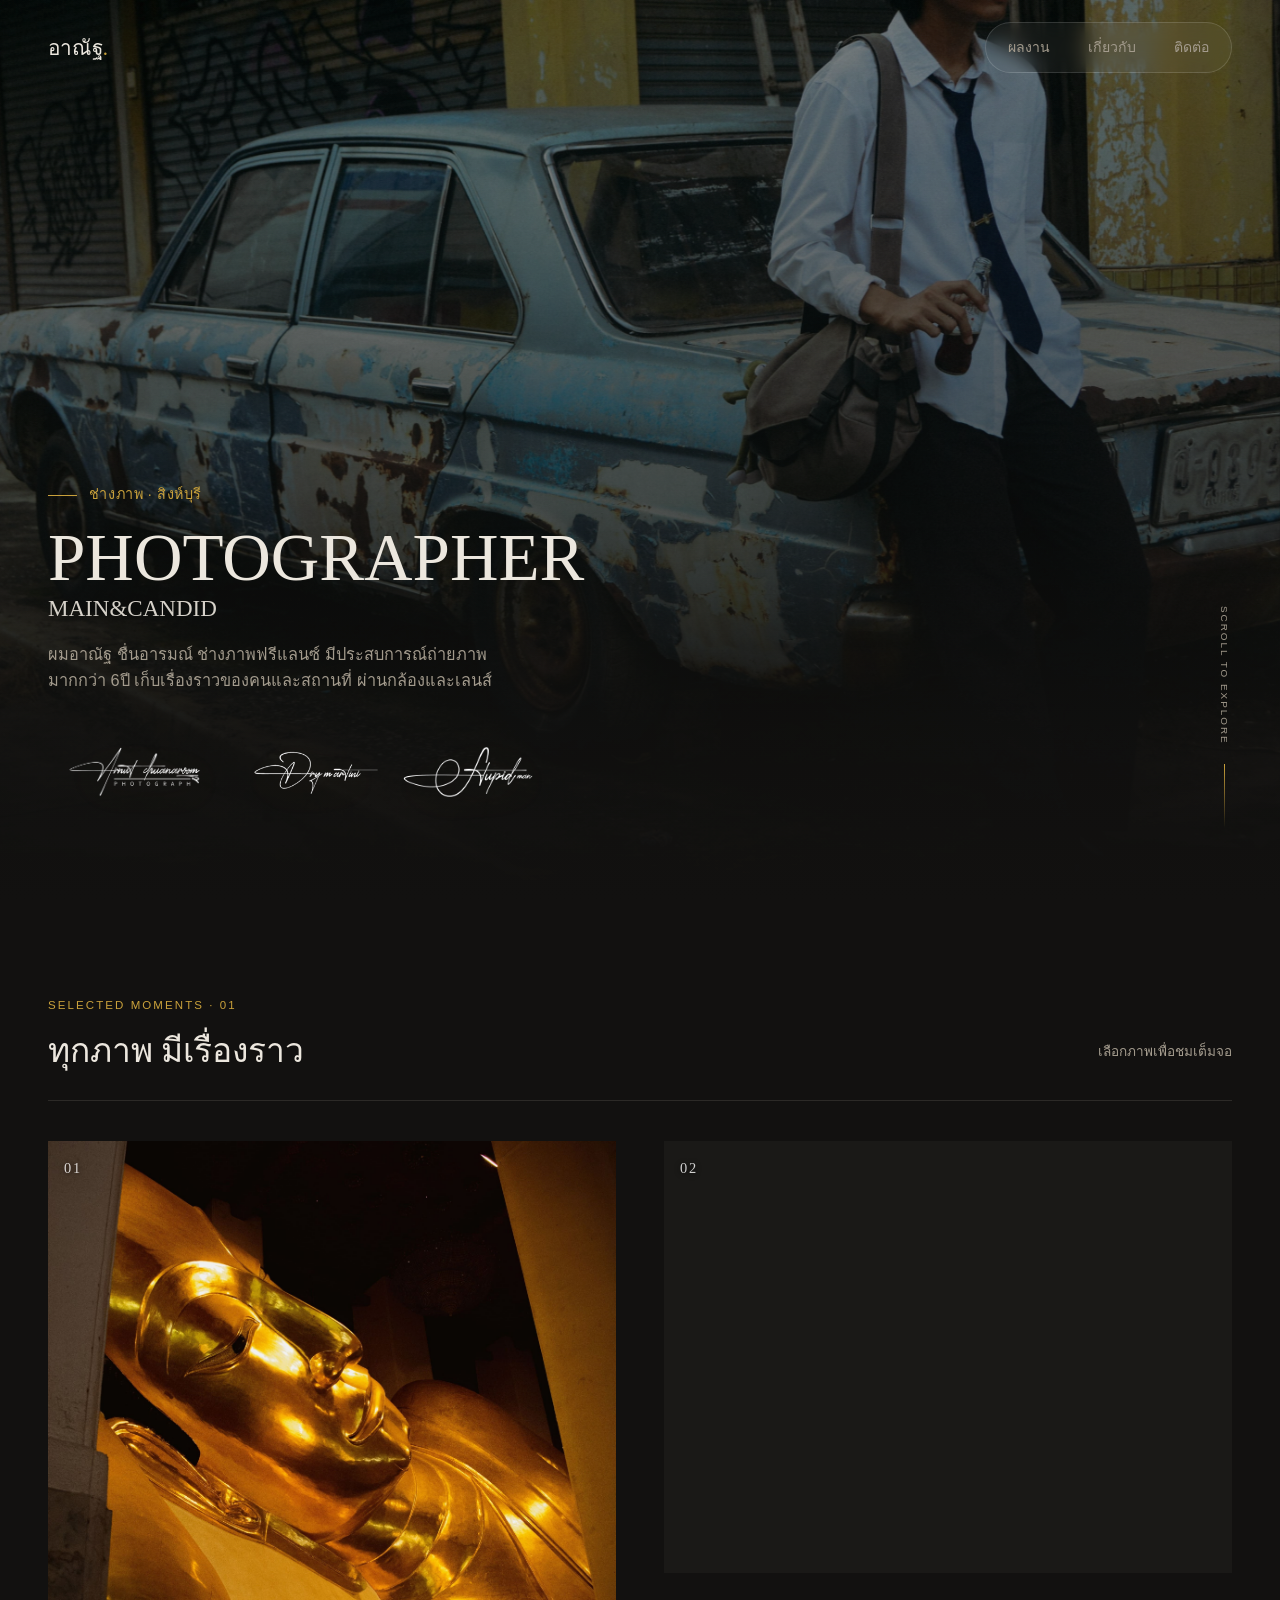
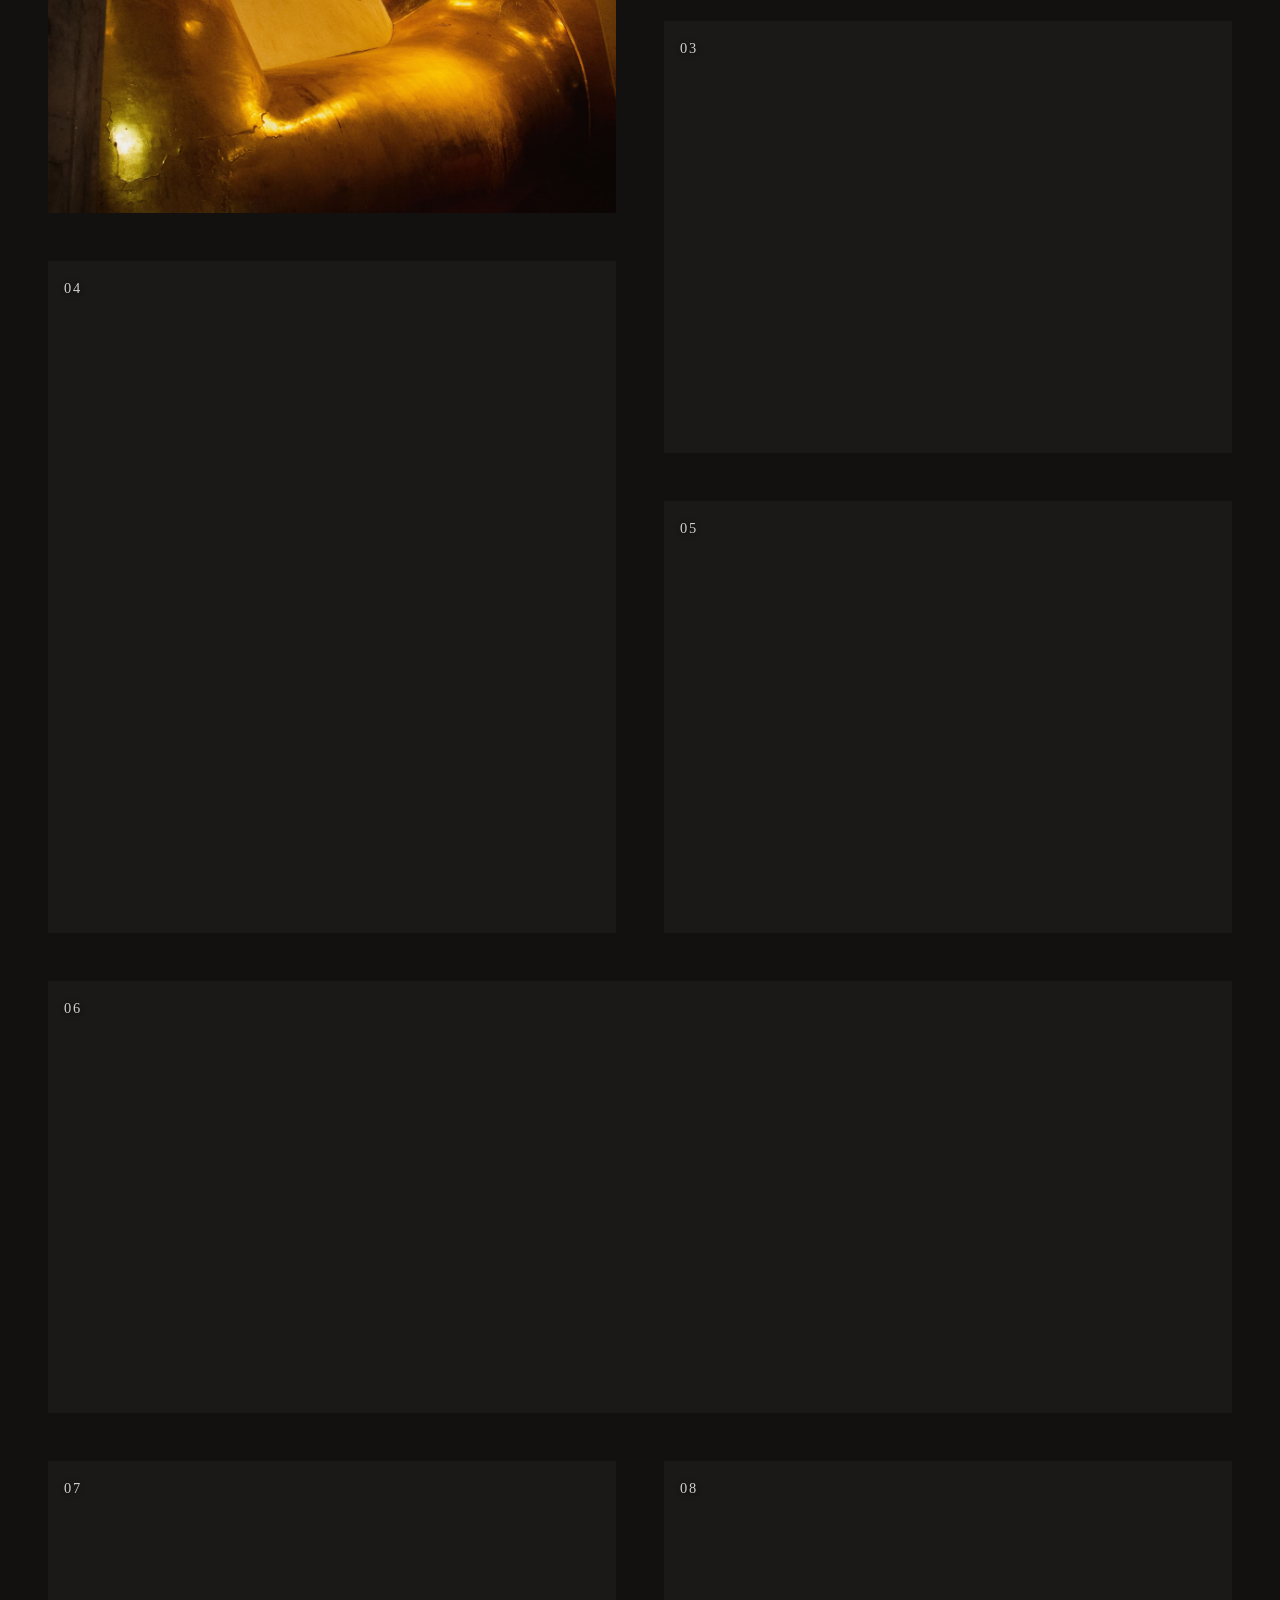
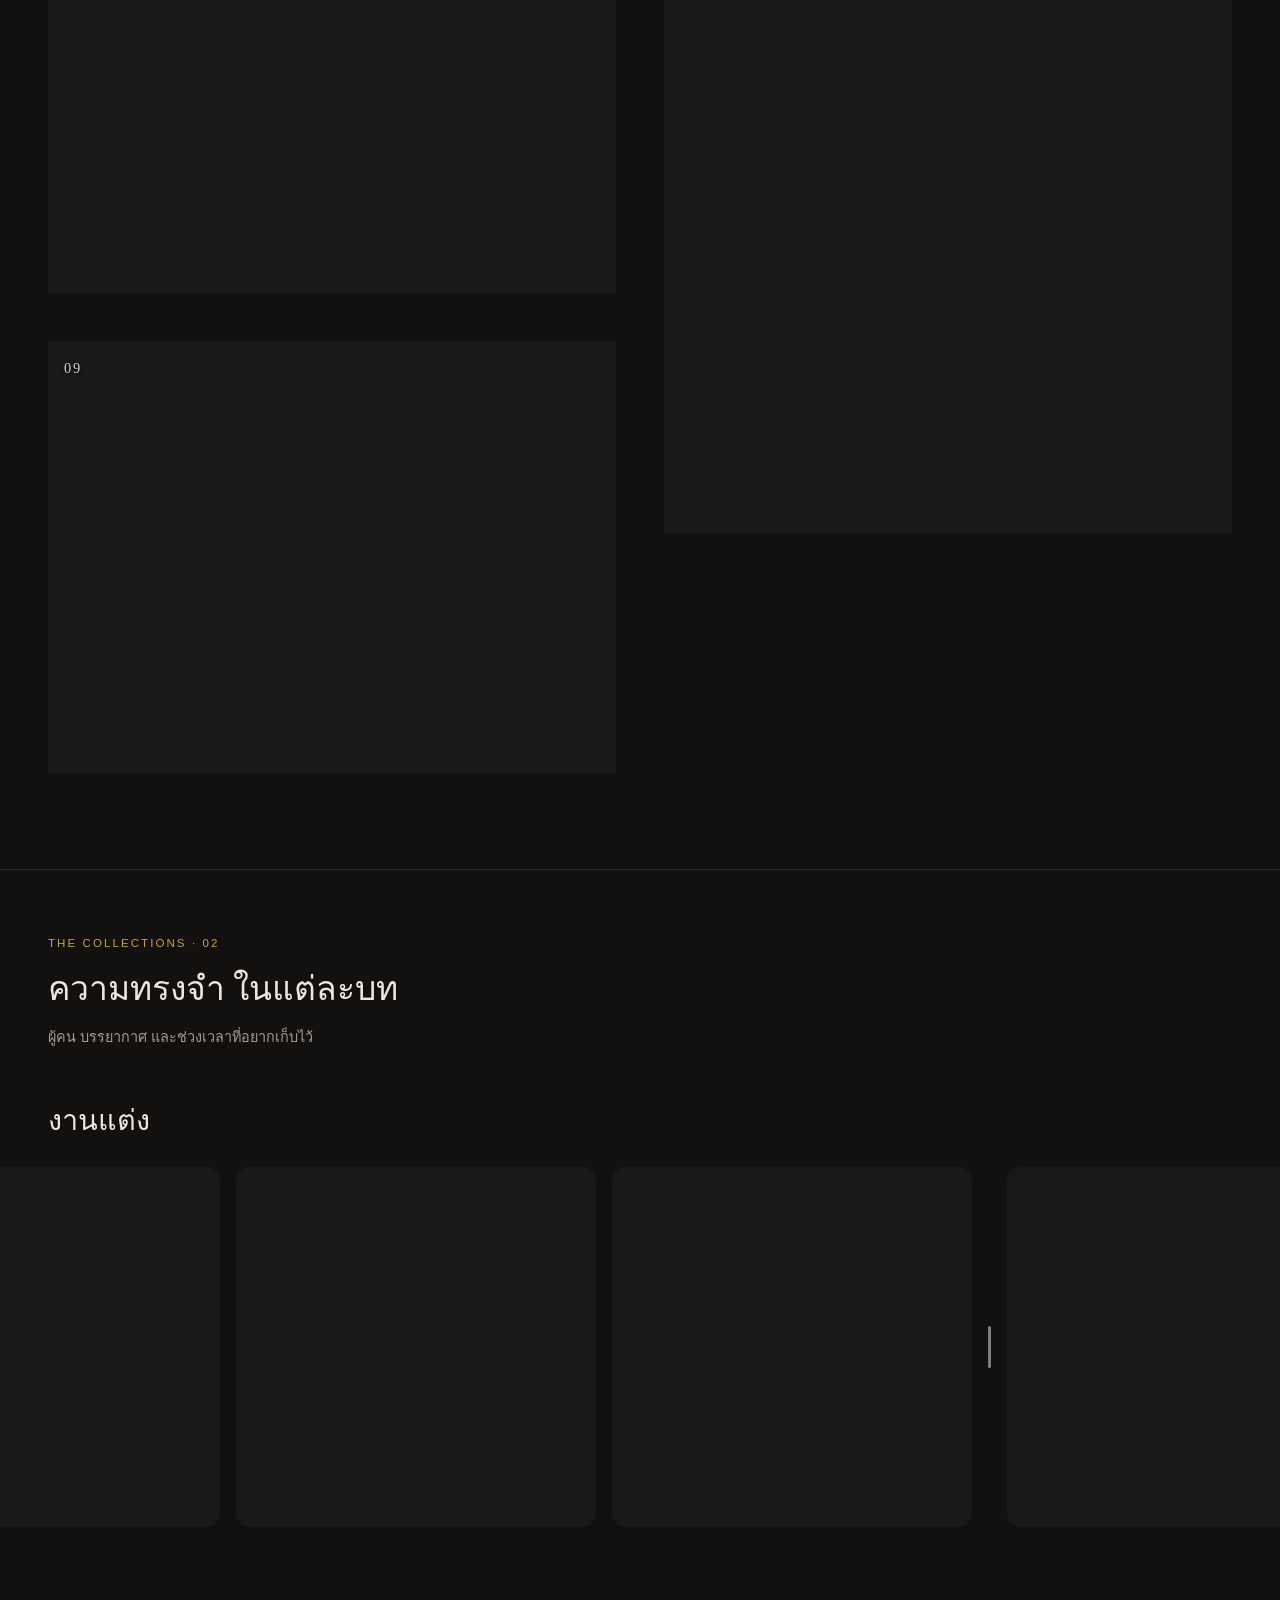
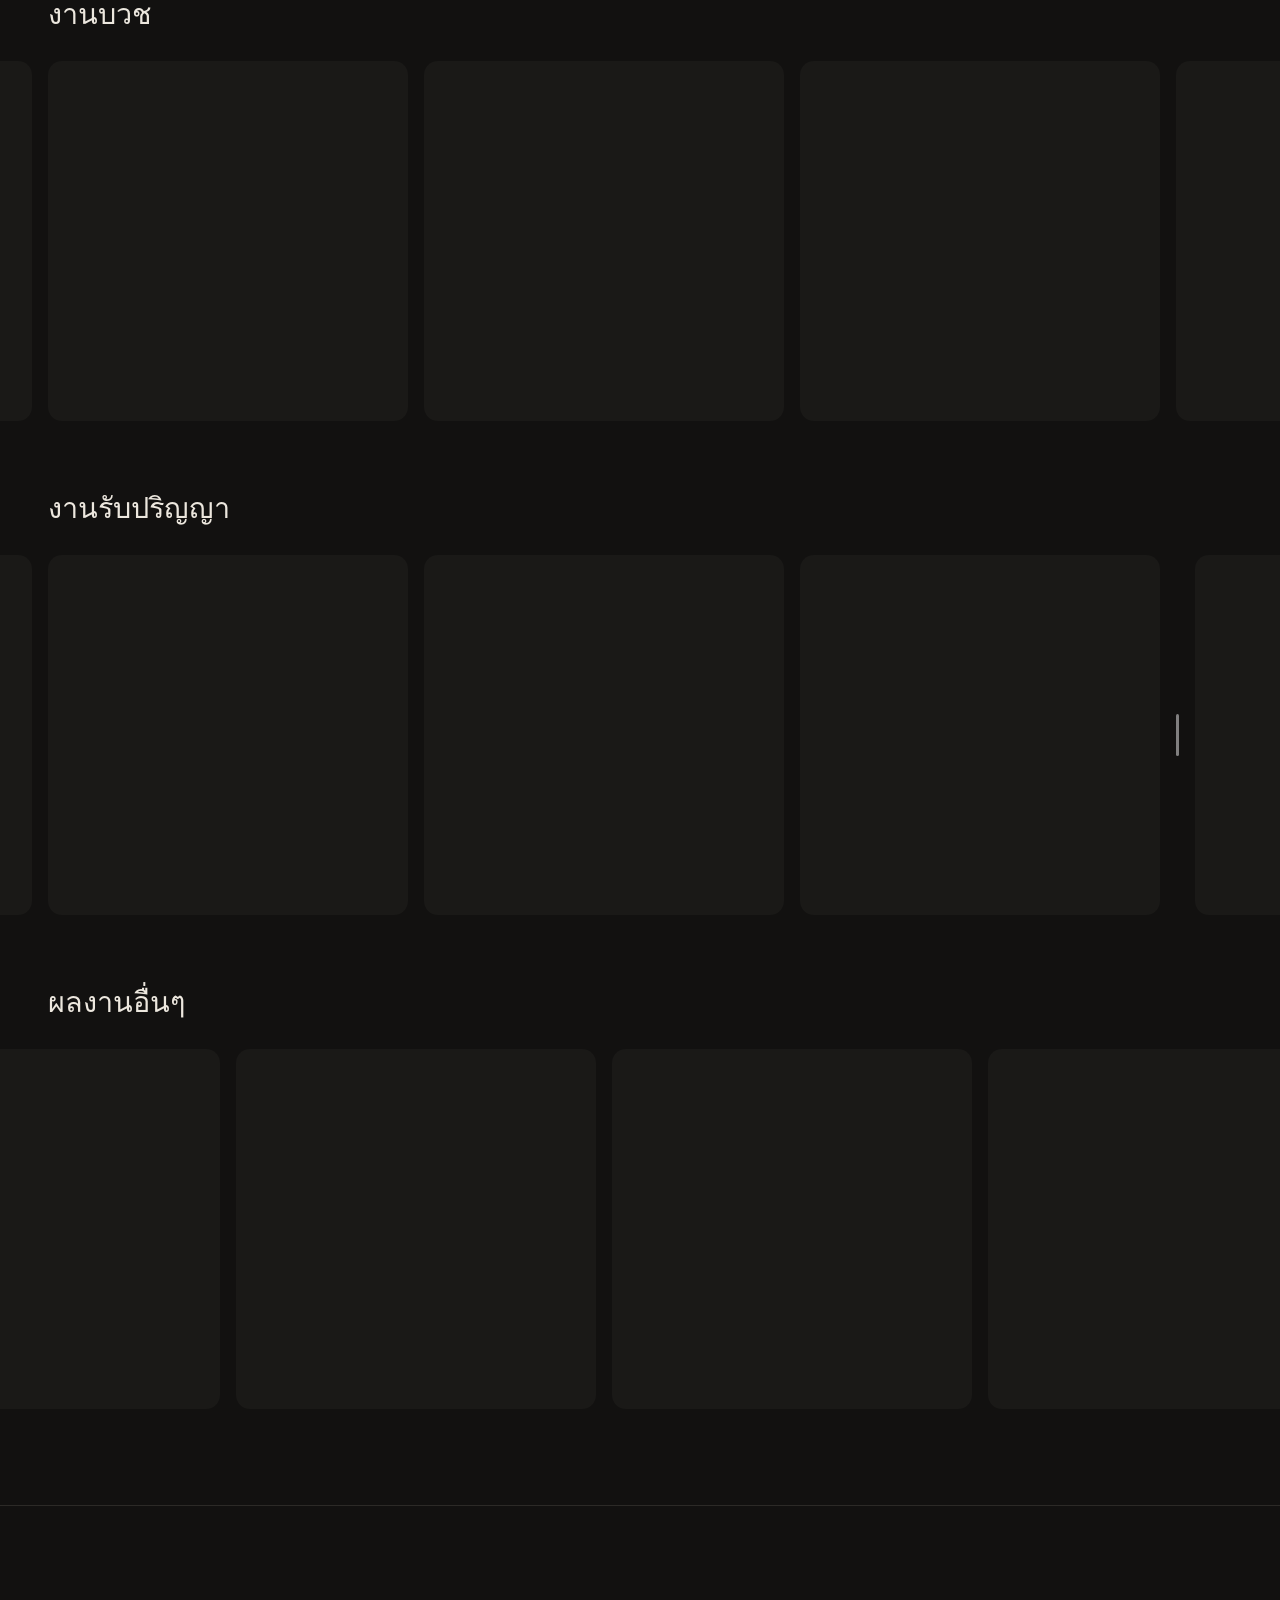
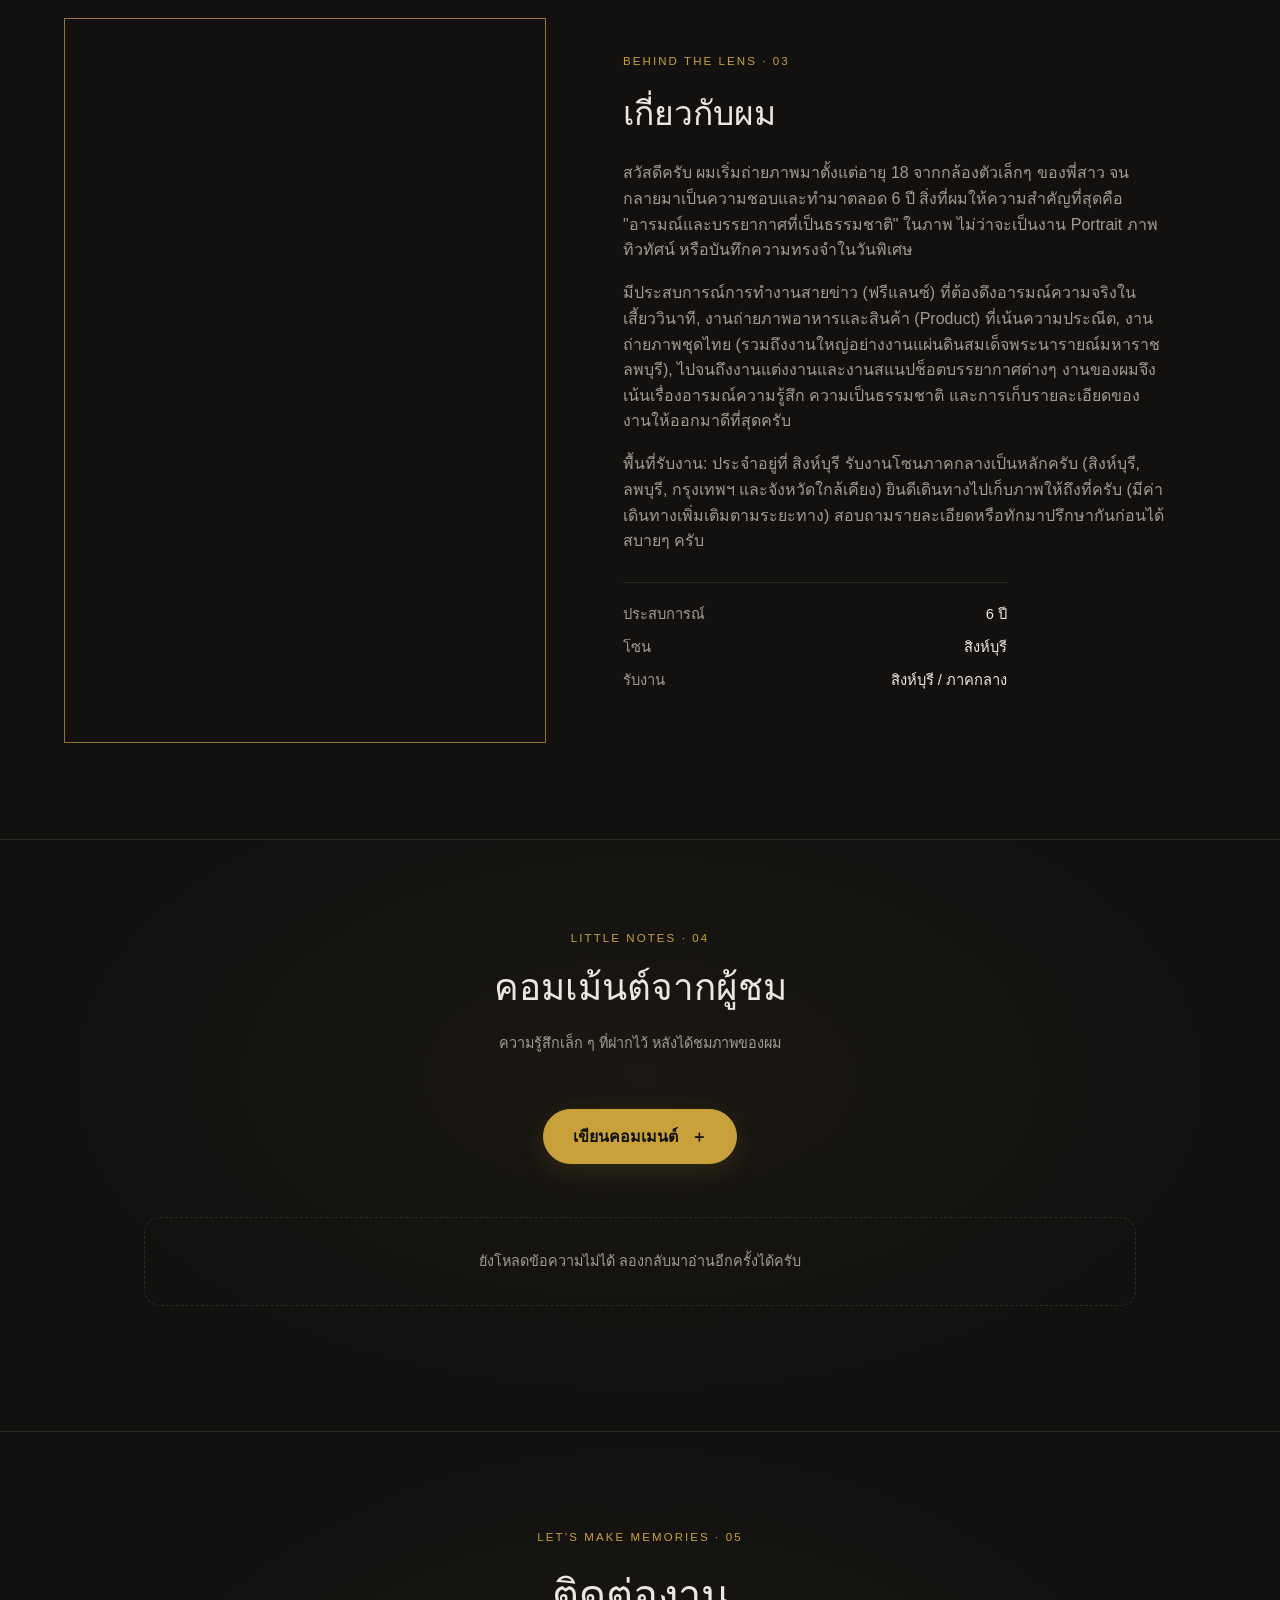
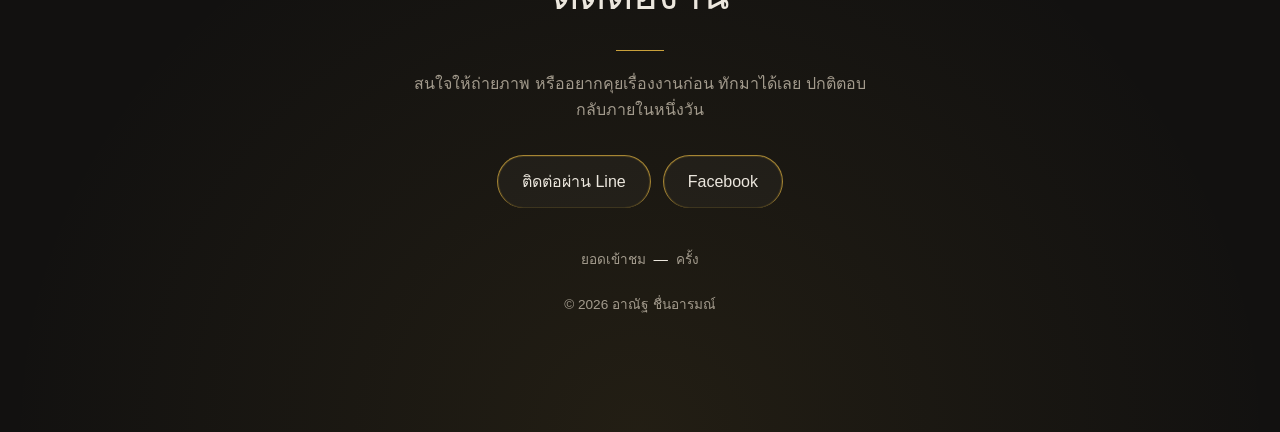
==== commit bffcfabc: "Ver 2.1 Fix comment" ====
--- a/index.html
+++ b/index.html
@@ -29,7 +29,7 @@
 <link rel="preconnect" href="https://fonts.googleapis.com">
 <link rel="preconnect" href="https://fonts.gstatic.com" crossorigin>
 <link href="https://fonts.googleapis.com/css2?family=Newsreader:ital,opsz,wght@0,6..72,300;0,6..72,400;0,6..72,500;1,6..72,400&family=IBM+Plex+Sans+Thai:wght@300;400;500;600&display=swap" rel="stylesheet">
-<link rel="stylesheet" href="style.css?v=20261009-comments">
+<link rel="stylesheet" href="style.css?v=20261009-comments-2">
 </head>
 <body>
 <progress class="reading-progress" id="reading-progress" max="100" value="0" aria-hidden="true"></progress>
@@ -327,28 +327,29 @@
   <section class="comments" id="comments" aria-labelledby="comments-title">
     <div class="comments-heading">
       <p class="eyebrow">LITTLE NOTES · 04</p>
-      <h2 id="comments-title">เสียงจากผู้ชม</h2>
+      <h2 id="comments-title">คอมเม้นต์จากผู้ชม</h2>
       <p>ความรู้สึกเล็ก ๆ ที่ฝากไว้ หลังได้ชมภาพของผม</p>
     </div>
-    <div class="comment-stage" id="comment-stage" role="region" aria-label="ข้อความจากผู้ชม" aria-roledescription="สไลด์ข้อความ">
-      <article class="comment-bubble" id="comment-bubble" hidden>
+    <div class="comment-stage" id="comment-stage" role="region" aria-label="ข้อความจากผู้ชม เลื่อนซ้ายหรือขวาเพื่ออ่าน" tabindex="0">
+      <template id="comment-template"><article class="comment-bubble">
         <span class="comment-quote" aria-hidden="true">“</span>
-        <p id="comment-message"></p>
-        <div class="comment-author"><span class="comment-avatar" id="comment-avatar" aria-hidden="true"></span><div><strong id="comment-name"></strong><span>ผู้ชมเว็บไซต์</span></div></div>
-      </article>
+        <p class="comment-message"></p>
+        <div class="comment-author"><span class="comment-avatar" aria-hidden="true"></span><div><strong class="comment-name"></strong><span>ผู้ชมเว็บไซต์</span></div></div>
+      </article></template>
       <p class="comment-empty" id="comment-empty">กำลังโหลดข้อความ…</p>
     </div>
     <div class="comment-controls" id="comment-controls" hidden>
       <button type="button" id="comment-prev" aria-label="ข้อความก่อนหน้า">←</button>
-      <span id="comment-position"></span>
+      <span id="comment-position" aria-live="polite"></span>
       <button type="button" id="comment-next" aria-label="ข้อความถัดไป">→</button>
-      <button type="button" id="comment-pause" aria-pressed="false">พักการเลื่อน</button>
+      <span class="comment-hint">ปัดซ้าย–ขวา หรือกดลูกศรเพื่ออ่าน</span>
     </div>
     <details class="comment-compose" id="comment-compose">
-      <summary>ฝากข้อความถึงช่างภาพ <span aria-hidden="true">＋</span></summary>
+      <summary>เขียนคอมเมนต์ <span aria-hidden="true">＋</span></summary>
       <div class="comment-compose-body">
         <p>ข้อความจะปรากฏหลังผ่านการตรวจสอบ กรุณาไม่ใส่เบอร์โทร อีเมล หรือข้อมูลส่วนตัวในข้อความ</p>
-        <button type="button" class="comment-primary" id="comment-login" disabled>เข้าสู่ระบบด้วย Google</button>
+        <p id="comment-login-reason">เข้าสู่ระบบด้วย Google เพื่อใช้ชื่อและรูปโปรไฟล์แสดงคู่กับคอมเมนต์ของคุณ โดยจะไม่แสดงอีเมลบนเว็บไซต์ อ่านคอมเมนต์ได้โดยไม่ต้องเข้าสู่ระบบครับ</p>
+        <button type="button" class="comment-primary" id="comment-login" aria-describedby="comment-login-reason" disabled>เข้าสู่ระบบด้วย Google เพื่อเขียนคอมเมนต์</button>
         <p class="comment-identity" id="comment-identity" hidden></p>
         <form id="comment-form" hidden>
           <label for="comment-input">ข้อความของคุณ</label>
@@ -415,6 +416,6 @@
 <script src="view-counter.js?v=20261008-1" defer></script>
 <script src="enhancements.js?v=20261008-1" defer></script>
 <script src="quick-contact.js?v=20261009-1" defer></script>
-<script src="comments.js?v=20261009-1" defer></script>
+<script src="comments.js?v=20261009-2" defer></script>
 </body>
 </html>
--- a/style.css
+++ b/style.css
@@ -947,24 +947,33 @@
 .comments-heading { text-align: center; margin-bottom: 2.5rem; }
 .comments-heading h2 { font-size: clamp(1.7rem, 3vw, 2.3rem); }
 .comments-heading > p:last-child { color: var(--ink-muted); font-size: .9rem; }
-.comment-stage { max-width: 43rem; margin: auto; min-height: 19rem; display: grid; align-items: center; padding-bottom: 1.2rem; }
+.comments { display: flex; flex-direction: column; }
+.comments-heading { order: 0; }
+.comment-stage { order: 2; position: relative; width: 100%; max-width: 62rem; margin: auto; display: flex; gap: 1.25rem; overflow-x: auto; scroll-snap-type: x mandatory; padding: .4rem 0 1.3rem; scrollbar-width: thin; scrollbar-color: var(--gold-dim) transparent; }
+.comment-stage > .comment-bubble { flex: 0 0 78%; min-width: 0; scroll-snap-align: start; display: flex; flex-direction: column; }
+.comment-stage > .comment-bubble:last-child { margin-right: 22%; }
+.comment-stage-single { max-width: 43rem; }
+.comment-stage-single > .comment-bubble { flex-basis: 100%; margin-right: 0; }
+.comment-stage > .comment-empty { width: 100%; }
+.comment-stage:focus-visible, .comment-compose summary:focus-visible { outline: 2px solid var(--gold); outline-offset: 4px; }
 .comment-bubble { position: relative; background: var(--surface); border: 1px solid var(--line); border-radius: 1.5rem 1.5rem 1.5rem .3rem; padding: 2rem clamp(1.2rem, 4vw, 2.5rem); box-shadow: 0 12px 35px rgba(0,0,0,.13); }
 .comment-bubble::after { content: ''; position: absolute; bottom: -.6rem; left: 1.7rem; width: 1.1rem; height: 1.1rem; background: var(--surface); border-right: 1px solid var(--line); border-bottom: 1px solid var(--line); transform: rotate(45deg); }
 .comment-quote { position: absolute; top: .25rem; right: 1.2rem; font: 4rem var(--serif); color: var(--gold-dim); opacity: .5; pointer-events: none; }
-#comment-message { position: relative; margin: .3rem 0 1.5rem; white-space: pre-wrap; overflow-wrap: anywhere; line-height: 1.9; font-size: 1rem; }
+.comment-message { position: relative; margin: .3rem 0 1.5rem; white-space: pre-wrap; overflow-wrap: anywhere; line-height: 1.9; font-size: 1rem; flex: 1; }
 .comment-author { display: flex; align-items: center; gap: .8rem; }
 .comment-author strong { font-size: .88rem; font-weight: 500; overflow-wrap: anywhere; }
 .comment-author > div > span { display: block; font-size: .7rem; color: var(--ink-muted); margin-top: .2rem; }
 .comment-avatar { position: relative; display: grid; place-items: center; width: 2.8rem; height: 2.8rem; flex-shrink: 0; border-radius: 50%; background: #302a1c; color: var(--gold); overflow: hidden; }
 .comment-avatar img { position: absolute; inset: 0; width: 100%; height: 100%; object-fit: cover; }
 .comment-empty { text-align: center; color: var(--ink-muted); padding: 2rem; border: 1px dashed var(--line); border-radius: 1rem; font-size: .9rem; }
-.comment-controls { display: flex; align-items: center; justify-content: center; flex-wrap: wrap; gap: .7rem; margin: .5rem 0 1.5rem; }
+.comment-controls { order: 3; display: flex; align-items: center; justify-content: center; flex-wrap: wrap; gap: .7rem; margin: .5rem 0 1.5rem; }
 .comment-controls button { min-width: 44px; min-height: 44px; padding: .5rem .9rem; border: 1px solid var(--line); border-radius: 999px; background: transparent; color: var(--ink); cursor: pointer; }
 .comment-controls button:hover { border-color: var(--gold); }
 #comment-position { color: var(--ink-muted); font-size: .8rem; min-width: 3rem; text-align: center; }
-#comment-pause { font-size: .75rem; color: var(--ink-muted); }
-.comment-compose { max-width: 36rem; margin: 1.5rem auto 0; }
-.comment-compose summary { cursor: pointer; list-style: none; color: var(--gold); text-align: center; padding: .8rem; font-size: .9rem; }
+.comment-hint { flex-basis: 100%; text-align: center; font-size: .8rem; color: var(--ink-muted); }
+.comment-compose { order: 1; width: 100%; max-width: 36rem; margin: 0 auto 2rem; }
+.comment-compose summary { width: fit-content; margin: auto; cursor: pointer; list-style: none; background: var(--gold); border: 1px solid var(--gold); border-radius: 999px; color: var(--bg); text-align: center; padding: .85rem 1.8rem; font-size: 1rem; font-weight: 600; box-shadow: 0 6px 24px rgba(201,161,59,.14); }
+.comment-compose summary:hover { filter: brightness(1.1); }
 .comment-compose summary::-webkit-details-marker { display: none; }
 .comment-compose summary span { display: inline-block; margin-left: .5rem; }
 .comment-compose[open] summary span { transform: rotate(45deg); }
@@ -972,6 +981,7 @@
 .comment-compose-body > p { color: var(--ink-muted); font-size: .83rem; }
 .comment-primary { min-height: 44px; border: 1px solid var(--gold); border-radius: 999px; padding: .65rem 1.1rem; background: var(--gold); color: var(--bg); cursor: pointer; font-size: .9rem; }
 .comments button:disabled { opacity: .5; cursor: wait; }
+.comment-controls button:disabled { cursor: default; }
 #comment-form > label { display: block; font-size: .9rem; }
 #comment-input { display: block; width: 100%; margin-top: .6rem; padding: .8rem; border: 1px solid var(--line); border-radius: .6rem; resize: vertical; background: var(--bg); color: var(--ink); font: inherit; font-size: 1rem; }
 .comment-length { display: block; text-align: right; color: var(--ink-muted); font-size: .75rem; margin-top: .3rem; }
@@ -979,4 +989,4 @@
 .comment-consent input { margin-top: .35rem; accent-color: var(--gold); }
 .comment-logout { display: block; padding: .7rem 0; border: none; background: none; color: var(--ink-muted); font-size: .8rem; cursor: pointer; text-decoration: underline; }
 #comment-feedback:empty { display: none; }
-@media(max-width: 480px) { .comment-stage { min-height: 17rem; } .comment-compose-body { padding: 1rem; } }
+@media(max-width: 480px) { .comment-stage > .comment-bubble { flex-basis: 88%; } .comment-stage > .comment-bubble:last-child { margin-right: 12%; } .comment-stage-single > .comment-bubble { flex-basis: 100%; margin-right: 0; } .comment-compose-body { padding: 1rem; } }
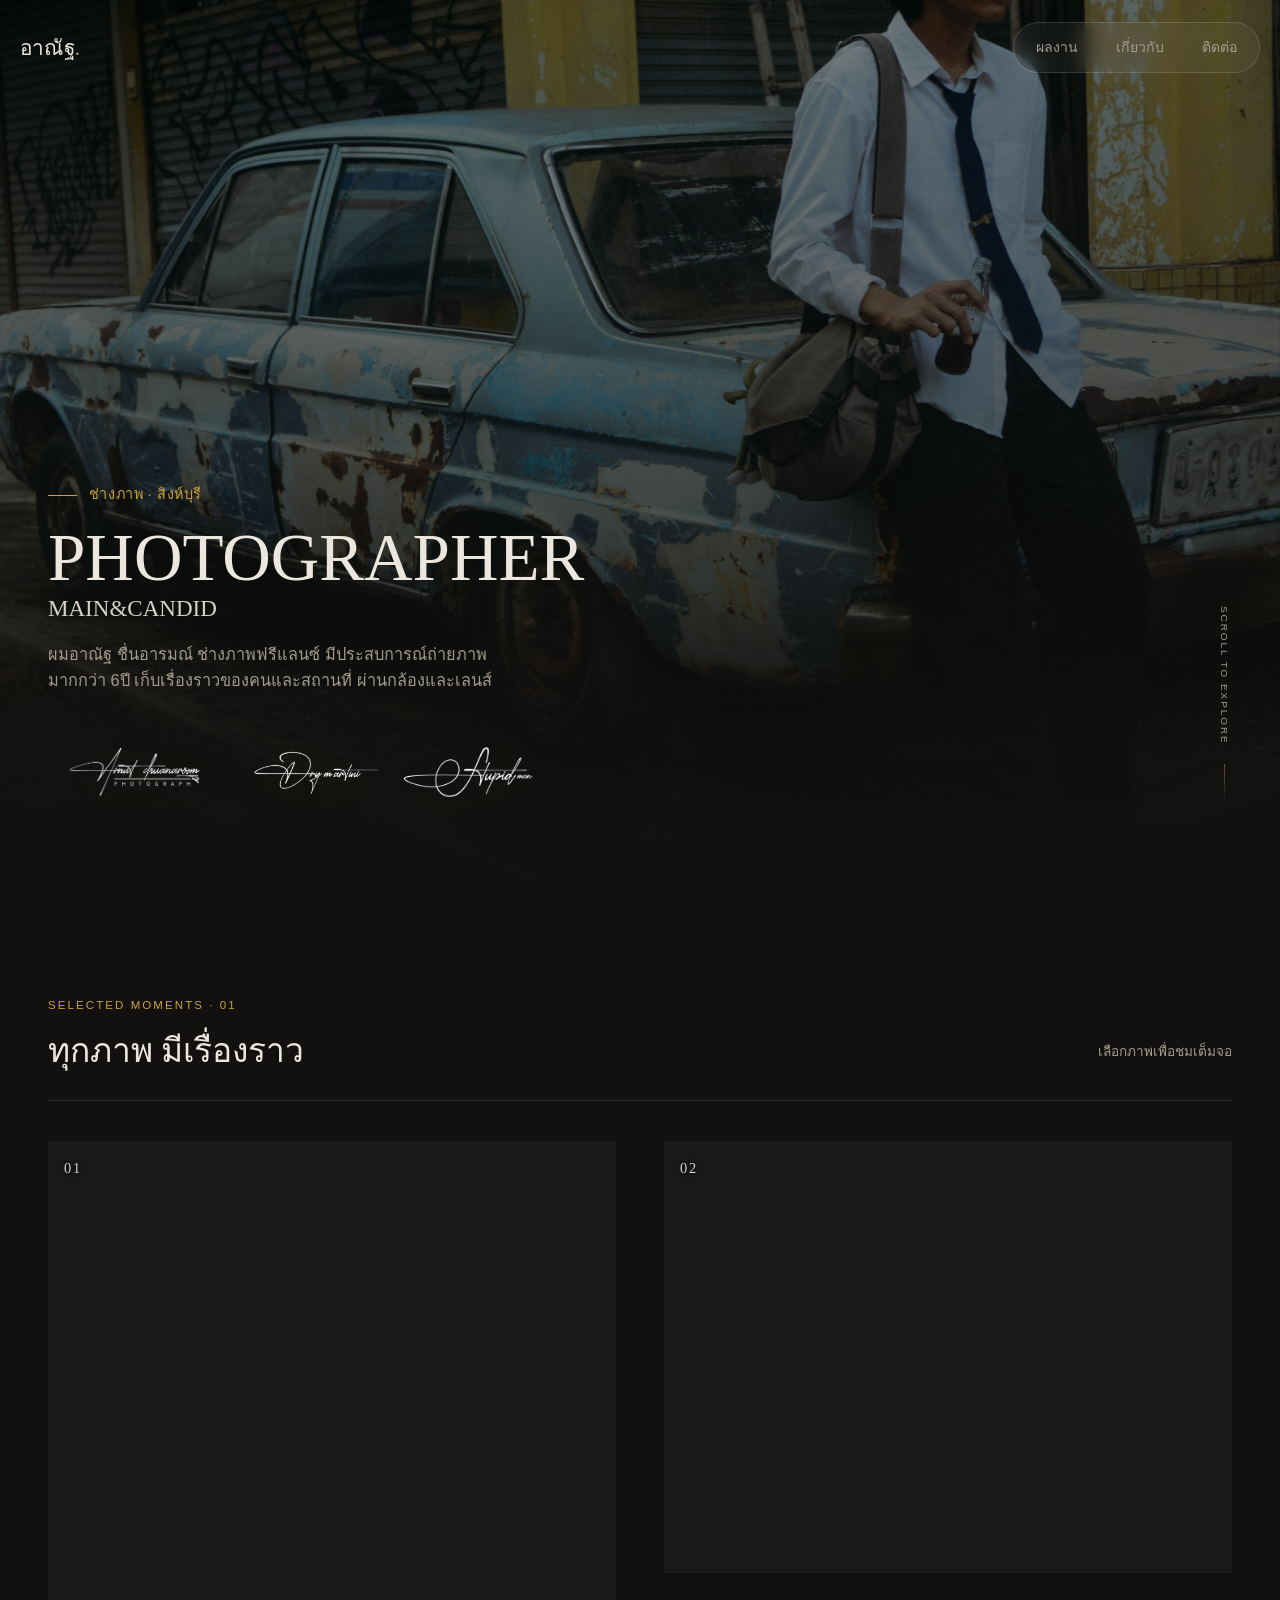
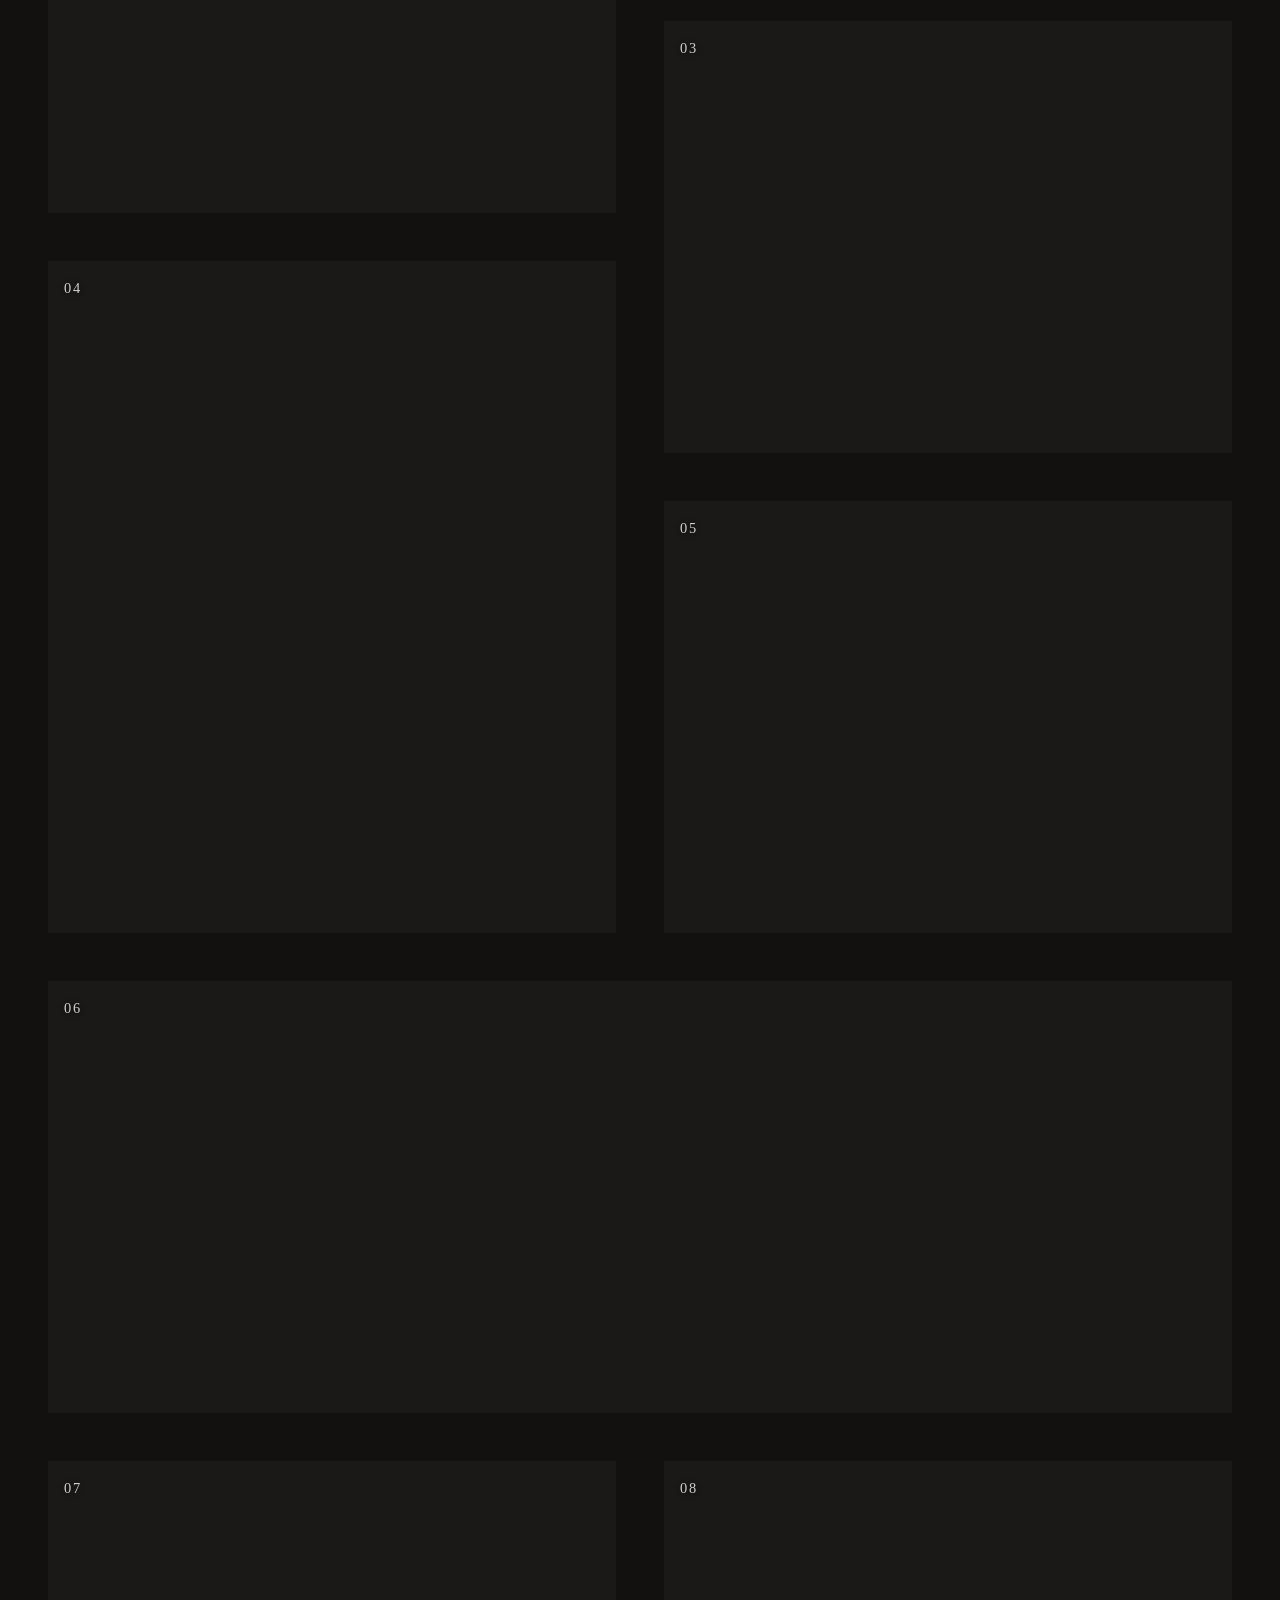
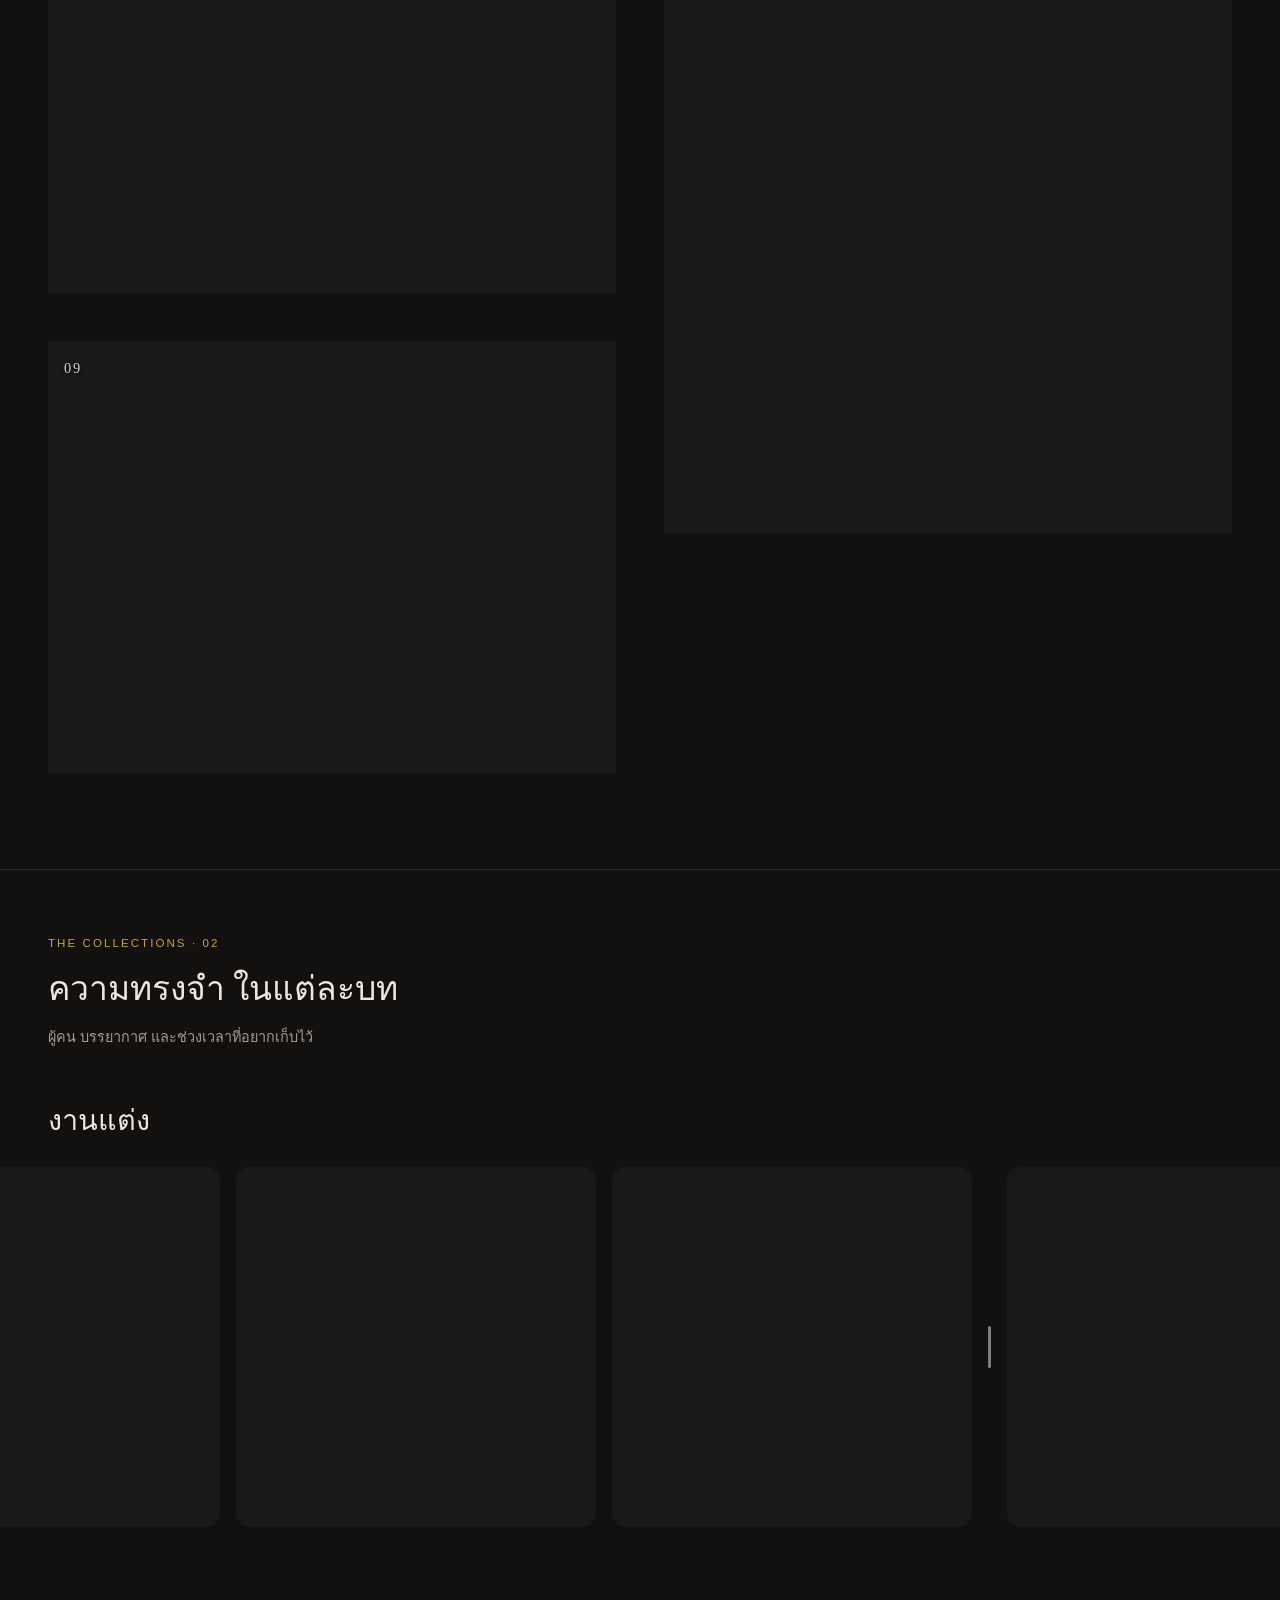
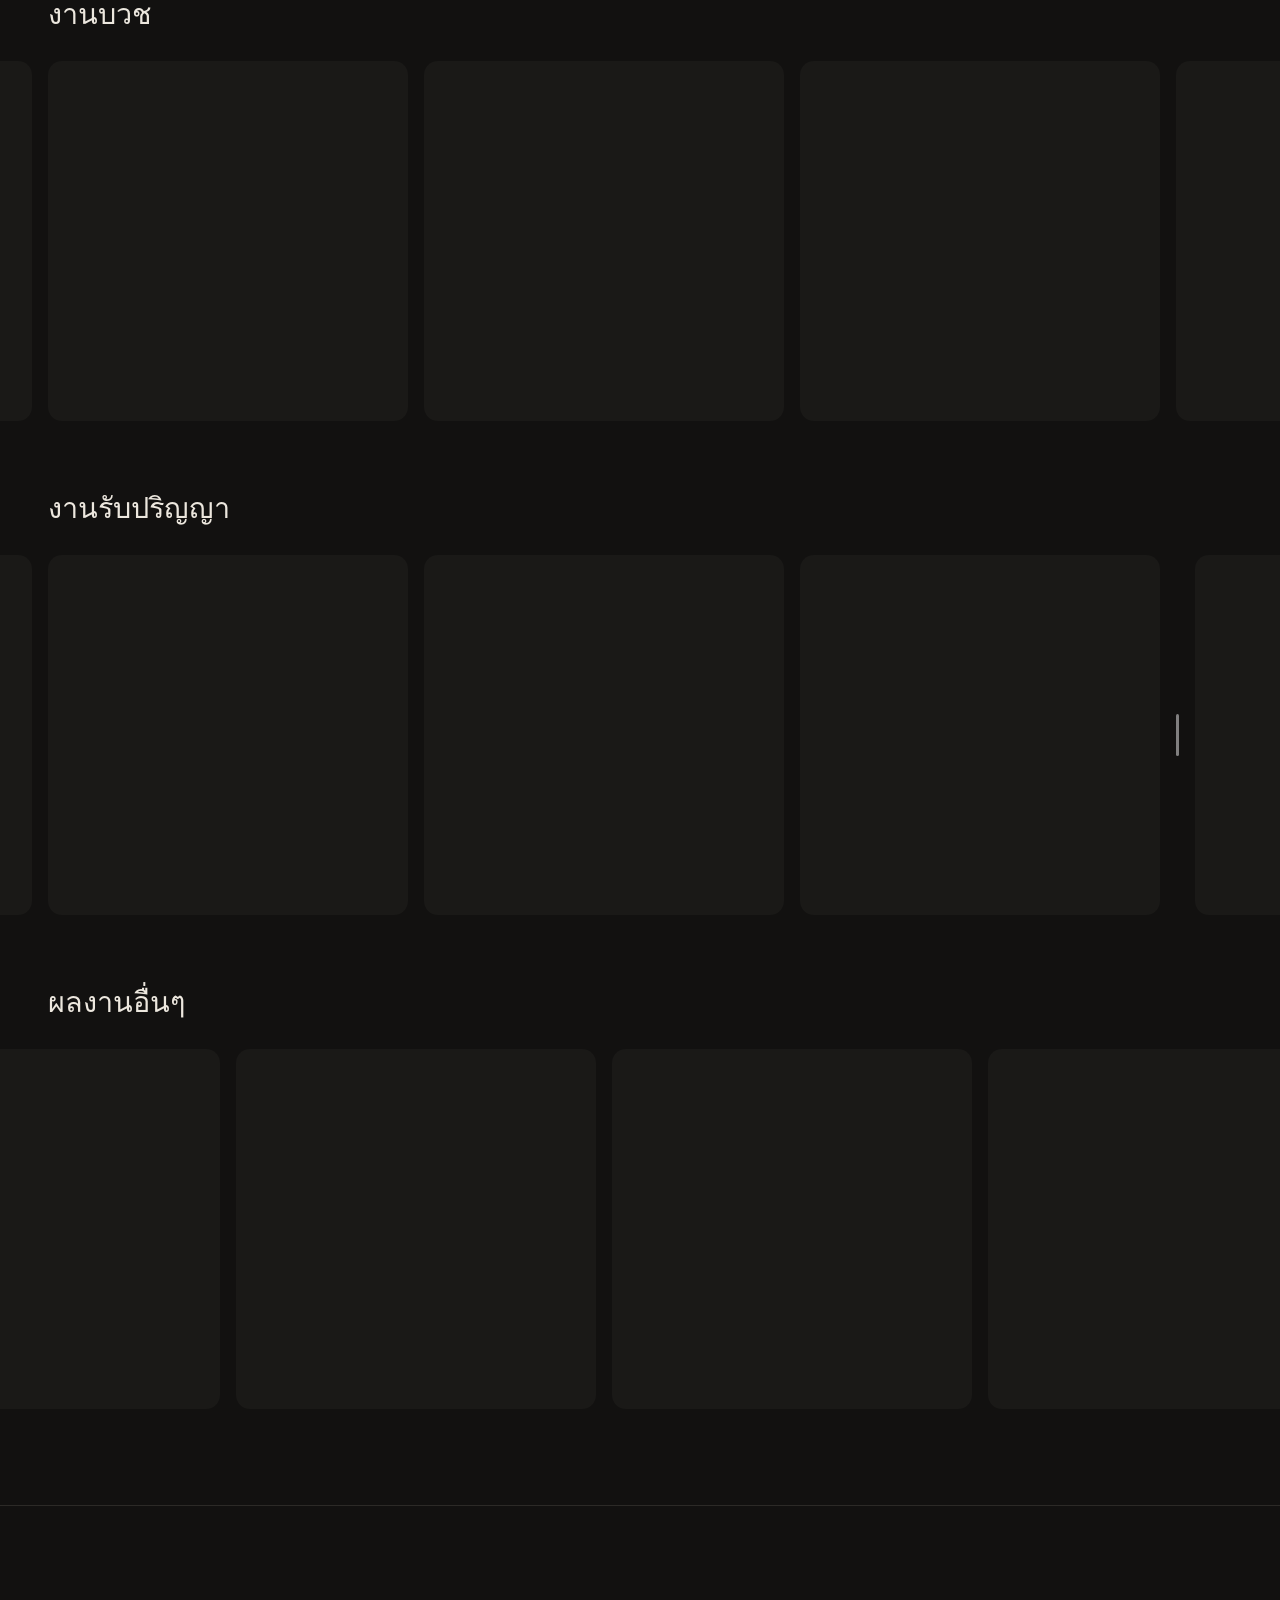
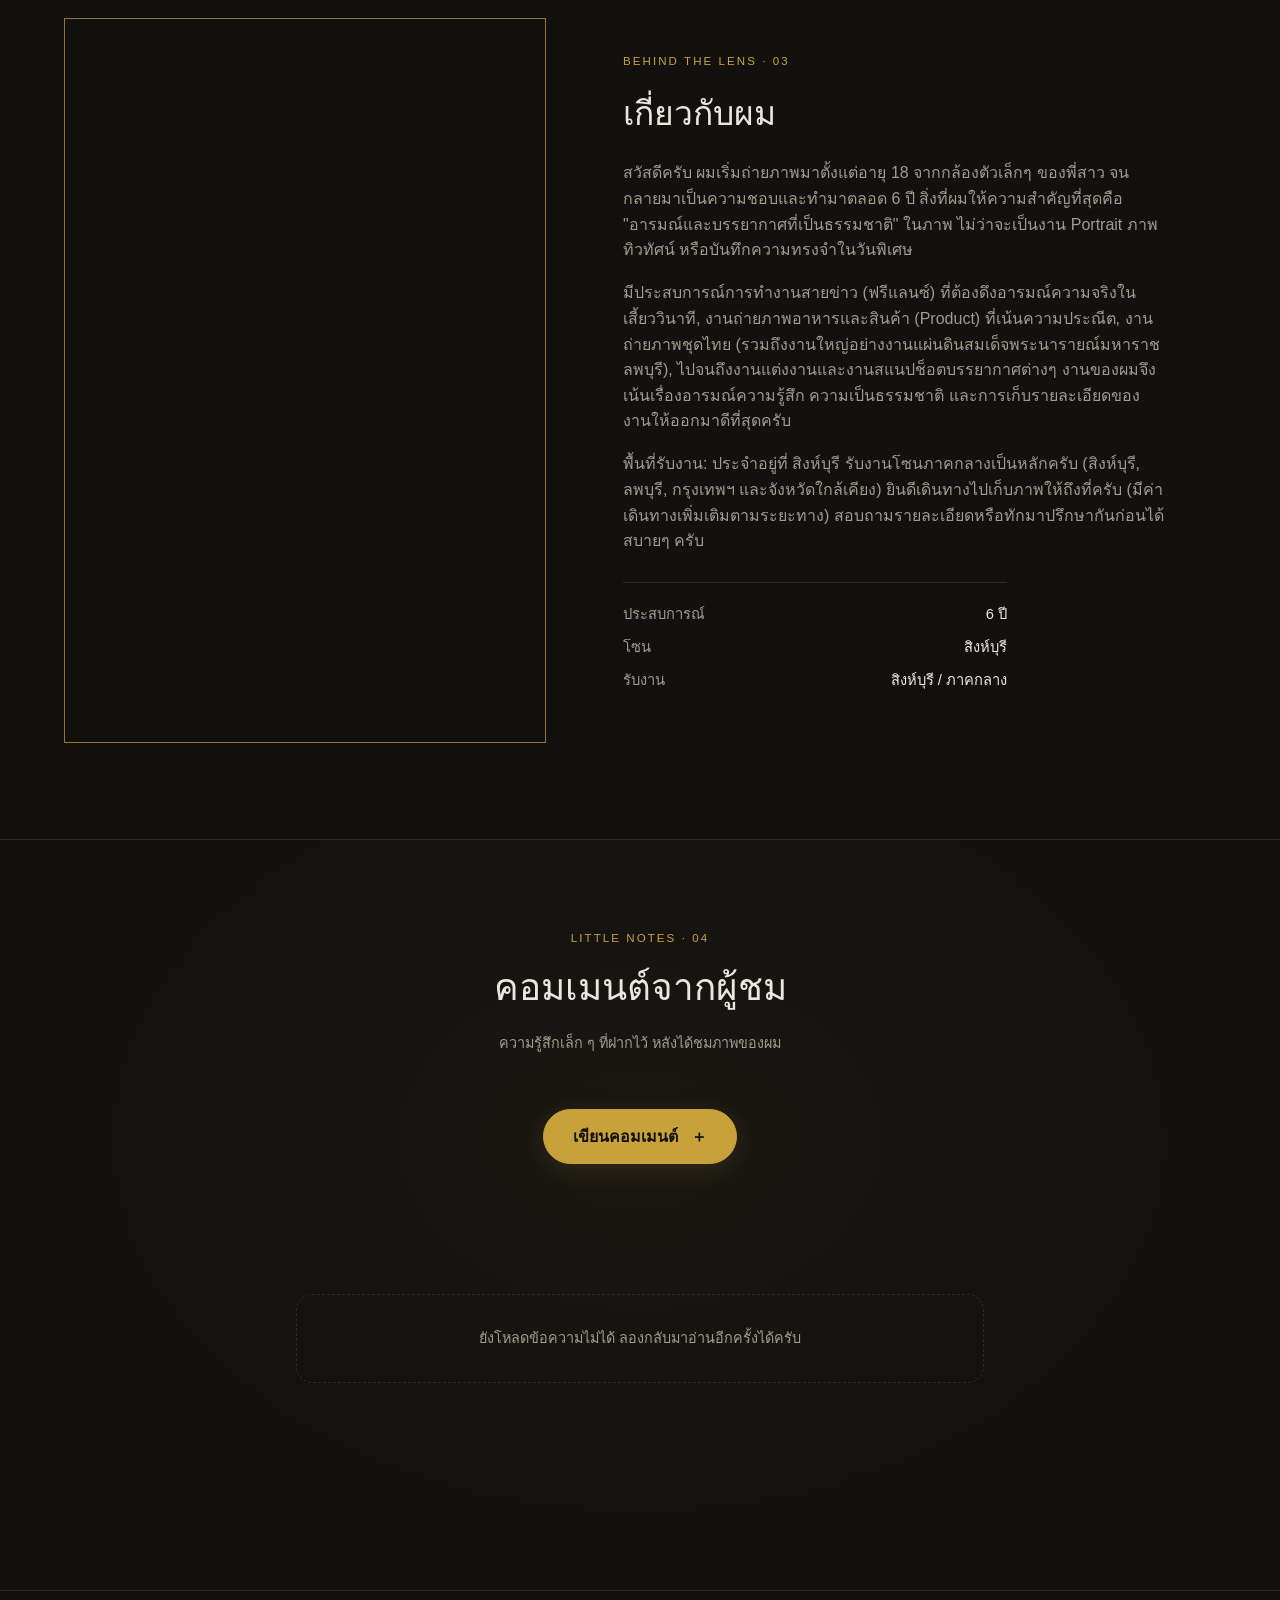
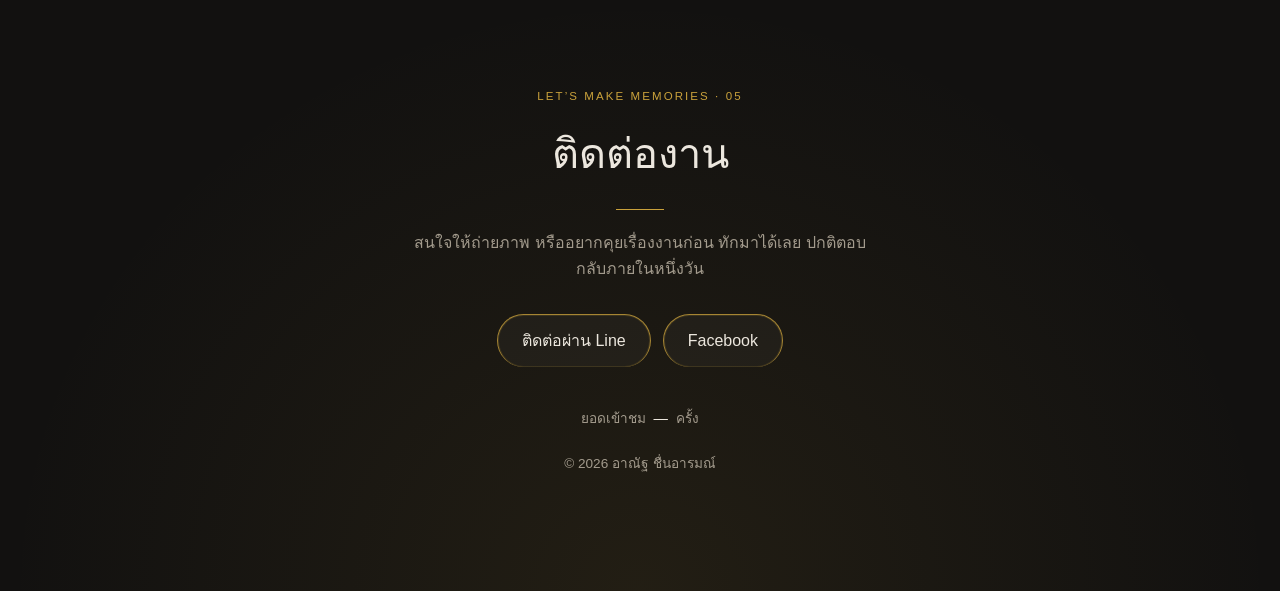
==== commit 8bfab2ce: "Ver. 2.2 Fix CommentBox" ====
--- a/index.html
+++ b/index.html
@@ -29,7 +29,7 @@
 <link rel="preconnect" href="https://fonts.googleapis.com">
 <link rel="preconnect" href="https://fonts.gstatic.com" crossorigin>
 <link href="https://fonts.googleapis.com/css2?family=Newsreader:ital,opsz,wght@0,6..72,300;0,6..72,400;0,6..72,500;1,6..72,400&family=IBM+Plex+Sans+Thai:wght@300;400;500;600&display=swap" rel="stylesheet">
-<link rel="stylesheet" href="style.css?v=20261009-comments-2">
+<link rel="stylesheet" href="style.css?v=20261009-comments-3">
 </head>
 <body>
 <progress class="reading-progress" id="reading-progress" max="100" value="0" aria-hidden="true"></progress>
@@ -327,22 +327,22 @@
   <section class="comments" id="comments" aria-labelledby="comments-title">
     <div class="comments-heading">
       <p class="eyebrow">LITTLE NOTES · 04</p>
-      <h2 id="comments-title">คอมเม้นต์จากผู้ชม</h2>
+      <h2 id="comments-title">คอมเมนต์จากผู้ชม</h2>
       <p>ความรู้สึกเล็ก ๆ ที่ฝากไว้ หลังได้ชมภาพของผม</p>
     </div>
-    <div class="comment-stage" id="comment-stage" role="region" aria-label="ข้อความจากผู้ชม เลื่อนซ้ายหรือขวาเพื่ออ่าน" tabindex="0">
-      <template id="comment-template"><article class="comment-bubble">
+    <div class="comment-stage" id="comment-stage" role="region" aria-label="ข้อความจากผู้ชม" aria-roledescription="สไลด์ข้อความ">
+      <article class="comment-bubble" id="comment-bubble" hidden>
         <span class="comment-quote" aria-hidden="true">“</span>
-        <p class="comment-message"></p>
-        <div class="comment-author"><span class="comment-avatar" aria-hidden="true"></span><div><strong class="comment-name"></strong><span>ผู้ชมเว็บไซต์</span></div></div>
-      </article></template>
+        <p id="comment-message"></p>
+        <div class="comment-author"><span class="comment-avatar" id="comment-avatar" aria-hidden="true"></span><div><strong id="comment-name"></strong><span>ผู้ชมเว็บไซต์</span></div></div>
+      </article>
       <p class="comment-empty" id="comment-empty">กำลังโหลดข้อความ…</p>
     </div>
     <div class="comment-controls" id="comment-controls" hidden>
       <button type="button" id="comment-prev" aria-label="ข้อความก่อนหน้า">←</button>
-      <span id="comment-position" aria-live="polite"></span>
+      <span id="comment-position"></span>
       <button type="button" id="comment-next" aria-label="ข้อความถัดไป">→</button>
-      <span class="comment-hint">ปัดซ้าย–ขวา หรือกดลูกศรเพื่ออ่าน</span>
+      <button type="button" id="comment-pause" aria-pressed="false">พักการเลื่อน</button>
     </div>
     <details class="comment-compose" id="comment-compose">
       <summary>เขียนคอมเมนต์ <span aria-hidden="true">＋</span></summary>
@@ -416,6 +416,6 @@
 <script src="view-counter.js?v=20261008-1" defer></script>
 <script src="enhancements.js?v=20261008-1" defer></script>
 <script src="quick-contact.js?v=20261009-1" defer></script>
-<script src="comments.js?v=20261009-2" defer></script>
+<script src="comments.js?v=20261009-3" defer></script>
 </body>
 </html>
--- a/style.css
+++ b/style.css
@@ -949,17 +949,12 @@
 .comments-heading > p:last-child { color: var(--ink-muted); font-size: .9rem; }
 .comments { display: flex; flex-direction: column; }
 .comments-heading { order: 0; }
-.comment-stage { order: 2; position: relative; width: 100%; max-width: 62rem; margin: auto; display: flex; gap: 1.25rem; overflow-x: auto; scroll-snap-type: x mandatory; padding: .4rem 0 1.3rem; scrollbar-width: thin; scrollbar-color: var(--gold-dim) transparent; }
-.comment-stage > .comment-bubble { flex: 0 0 78%; min-width: 0; scroll-snap-align: start; display: flex; flex-direction: column; }
-.comment-stage > .comment-bubble:last-child { margin-right: 22%; }
-.comment-stage-single { max-width: 43rem; }
-.comment-stage-single > .comment-bubble { flex-basis: 100%; margin-right: 0; }
-.comment-stage > .comment-empty { width: 100%; }
+.comment-stage { order: 2; width: 100%; max-width: 43rem; margin: auto; min-height: 19rem; display: grid; align-items: center; padding-bottom: 1.2rem; }
 .comment-stage:focus-visible, .comment-compose summary:focus-visible { outline: 2px solid var(--gold); outline-offset: 4px; }
 .comment-bubble { position: relative; background: var(--surface); border: 1px solid var(--line); border-radius: 1.5rem 1.5rem 1.5rem .3rem; padding: 2rem clamp(1.2rem, 4vw, 2.5rem); box-shadow: 0 12px 35px rgba(0,0,0,.13); }
 .comment-bubble::after { content: ''; position: absolute; bottom: -.6rem; left: 1.7rem; width: 1.1rem; height: 1.1rem; background: var(--surface); border-right: 1px solid var(--line); border-bottom: 1px solid var(--line); transform: rotate(45deg); }
 .comment-quote { position: absolute; top: .25rem; right: 1.2rem; font: 4rem var(--serif); color: var(--gold-dim); opacity: .5; pointer-events: none; }
-.comment-message { position: relative; margin: .3rem 0 1.5rem; white-space: pre-wrap; overflow-wrap: anywhere; line-height: 1.9; font-size: 1rem; flex: 1; }
+#comment-message { position: relative; margin: .3rem 0 1.5rem; white-space: pre-wrap; overflow-wrap: anywhere; line-height: 1.9; font-size: 1rem; flex: 1; }
 .comment-author { display: flex; align-items: center; gap: .8rem; }
 .comment-author strong { font-size: .88rem; font-weight: 500; overflow-wrap: anywhere; }
 .comment-author > div > span { display: block; font-size: .7rem; color: var(--ink-muted); margin-top: .2rem; }
@@ -970,7 +965,7 @@
 .comment-controls button { min-width: 44px; min-height: 44px; padding: .5rem .9rem; border: 1px solid var(--line); border-radius: 999px; background: transparent; color: var(--ink); cursor: pointer; }
 .comment-controls button:hover { border-color: var(--gold); }
 #comment-position { color: var(--ink-muted); font-size: .8rem; min-width: 3rem; text-align: center; }
-.comment-hint { flex-basis: 100%; text-align: center; font-size: .8rem; color: var(--ink-muted); }
+#comment-pause { font-size: .75rem; color: var(--ink-muted); }
 .comment-compose { order: 1; width: 100%; max-width: 36rem; margin: 0 auto 2rem; }
 .comment-compose summary { width: fit-content; margin: auto; cursor: pointer; list-style: none; background: var(--gold); border: 1px solid var(--gold); border-radius: 999px; color: var(--bg); text-align: center; padding: .85rem 1.8rem; font-size: 1rem; font-weight: 600; box-shadow: 0 6px 24px rgba(201,161,59,.14); }
 .comment-compose summary:hover { filter: brightness(1.1); }
@@ -989,4 +984,4 @@
 .comment-consent input { margin-top: .35rem; accent-color: var(--gold); }
 .comment-logout { display: block; padding: .7rem 0; border: none; background: none; color: var(--ink-muted); font-size: .8rem; cursor: pointer; text-decoration: underline; }
 #comment-feedback:empty { display: none; }
-@media(max-width: 480px) { .comment-stage > .comment-bubble { flex-basis: 88%; } .comment-stage > .comment-bubble:last-child { margin-right: 12%; } .comment-stage-single > .comment-bubble { flex-basis: 100%; margin-right: 0; } .comment-compose-body { padding: 1rem; } }
+@media(max-width: 480px) { .comment-stage { min-height: 17rem; } .comment-compose-body { padding: 1rem; } }
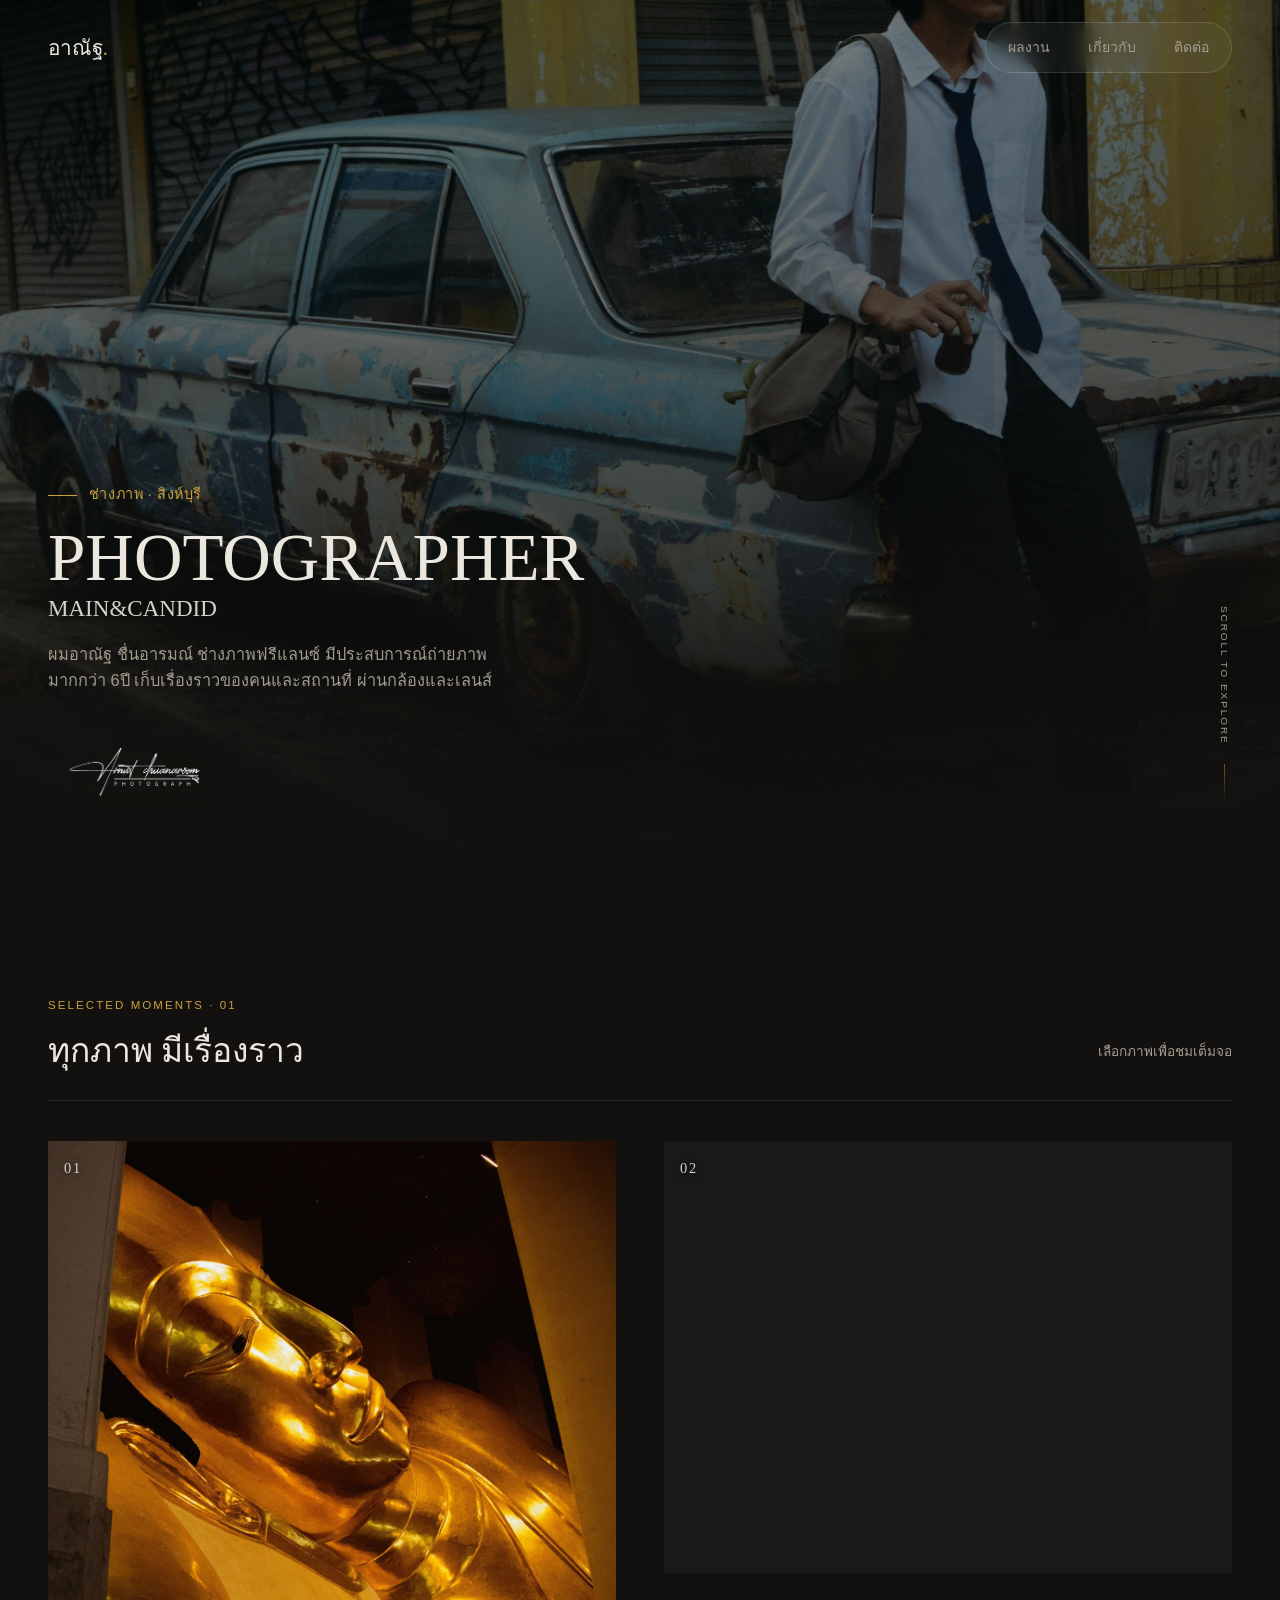
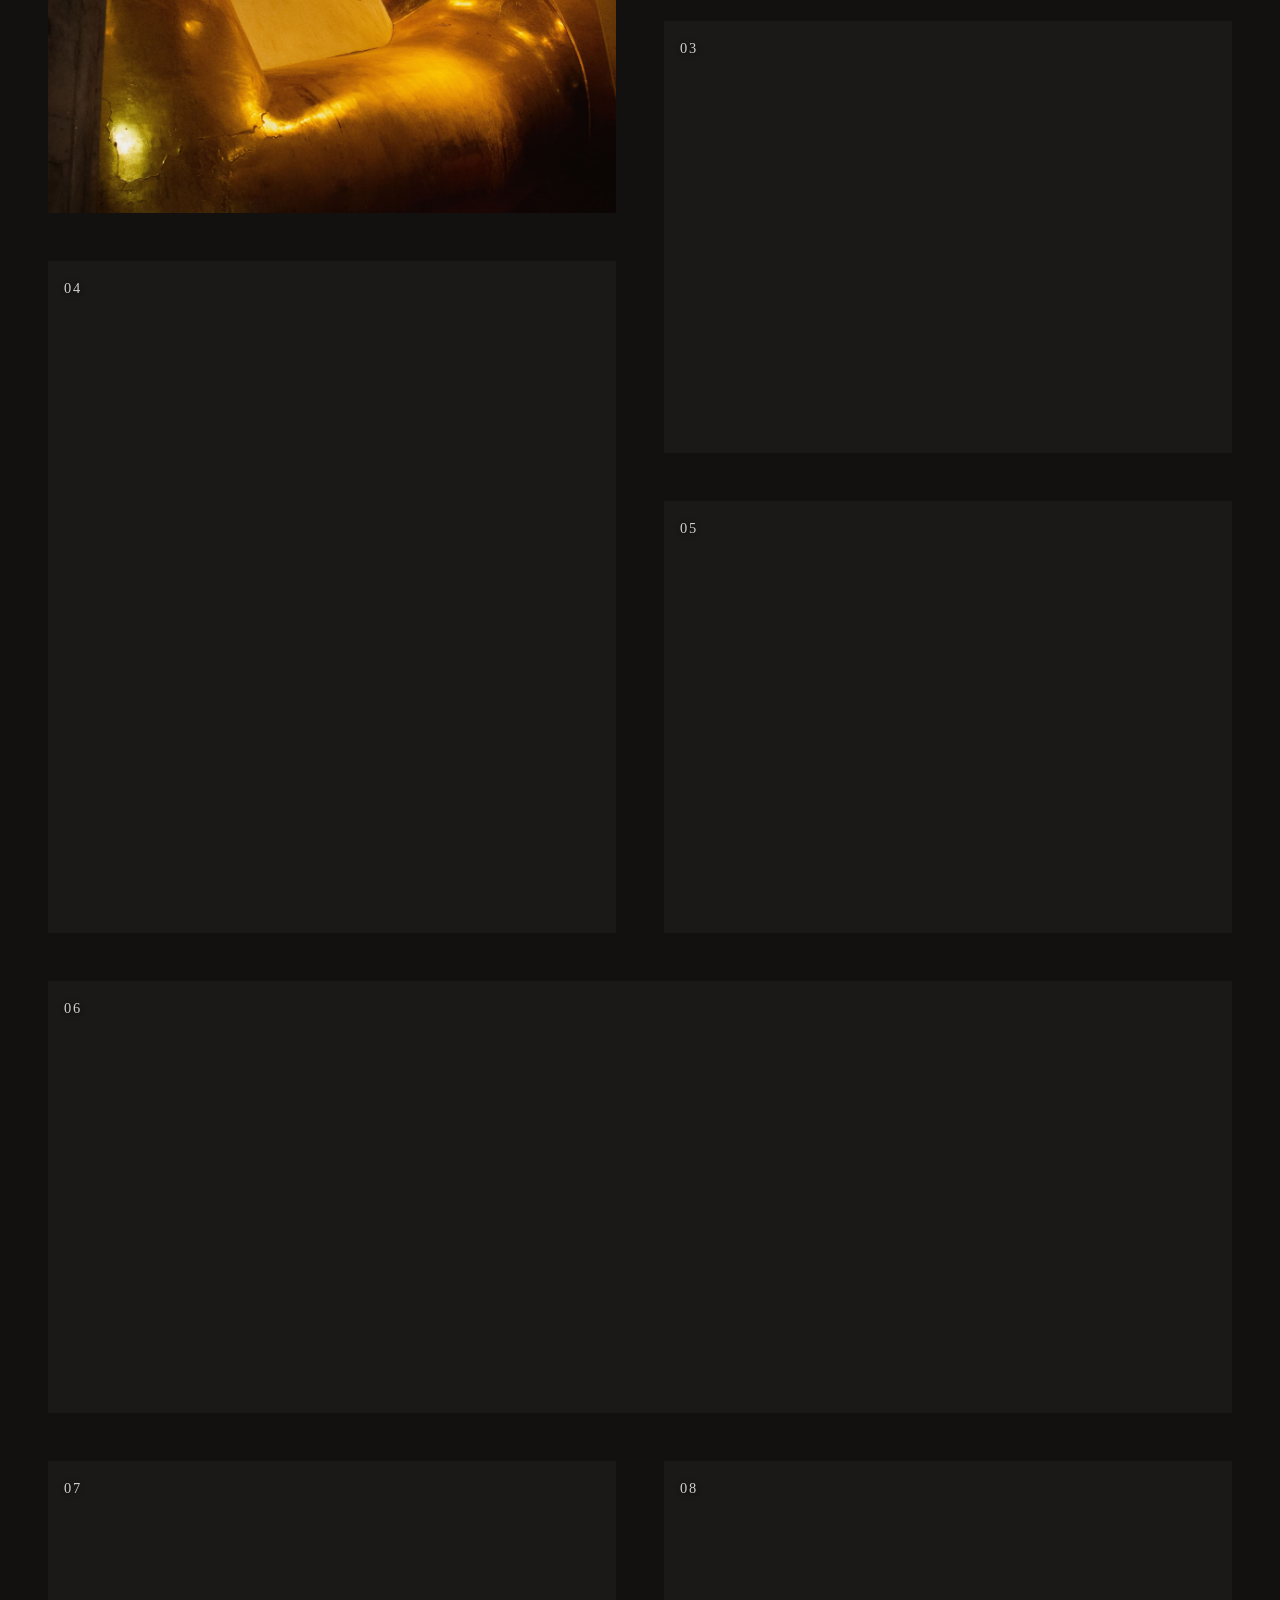
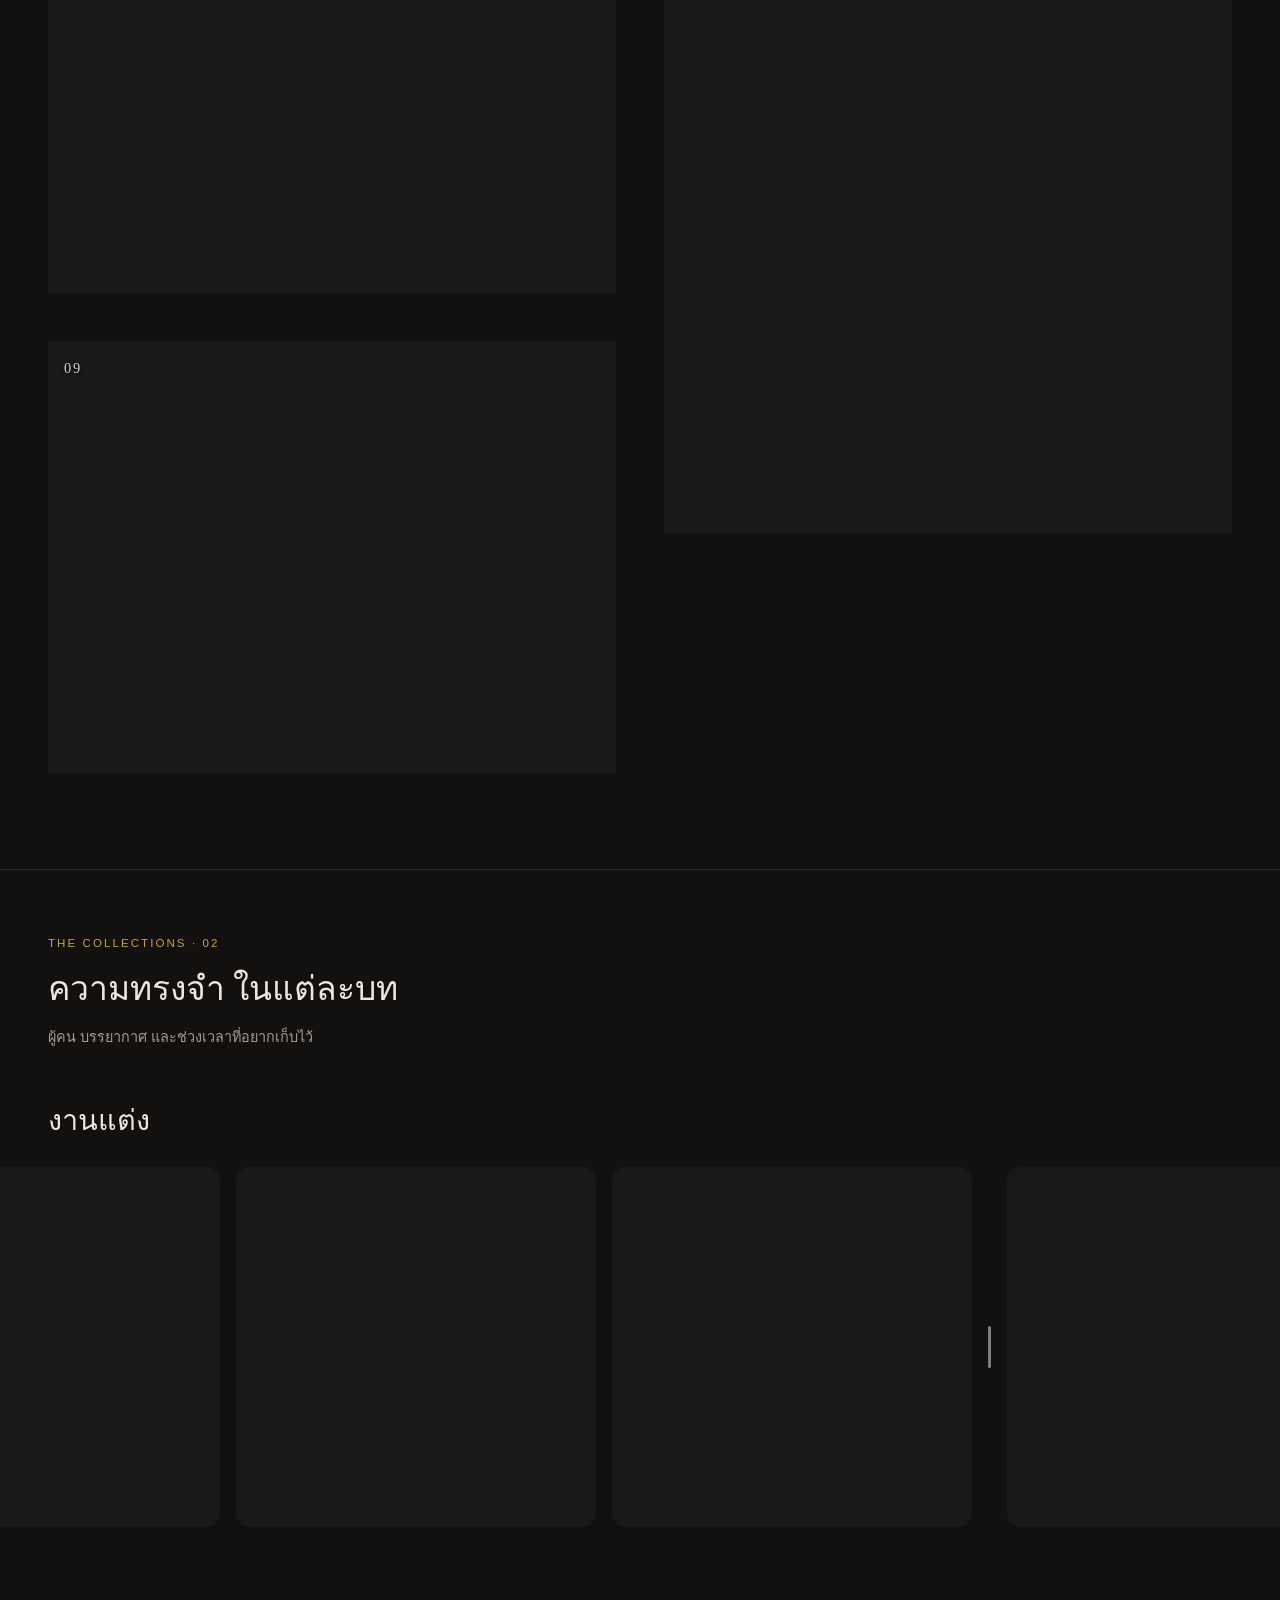
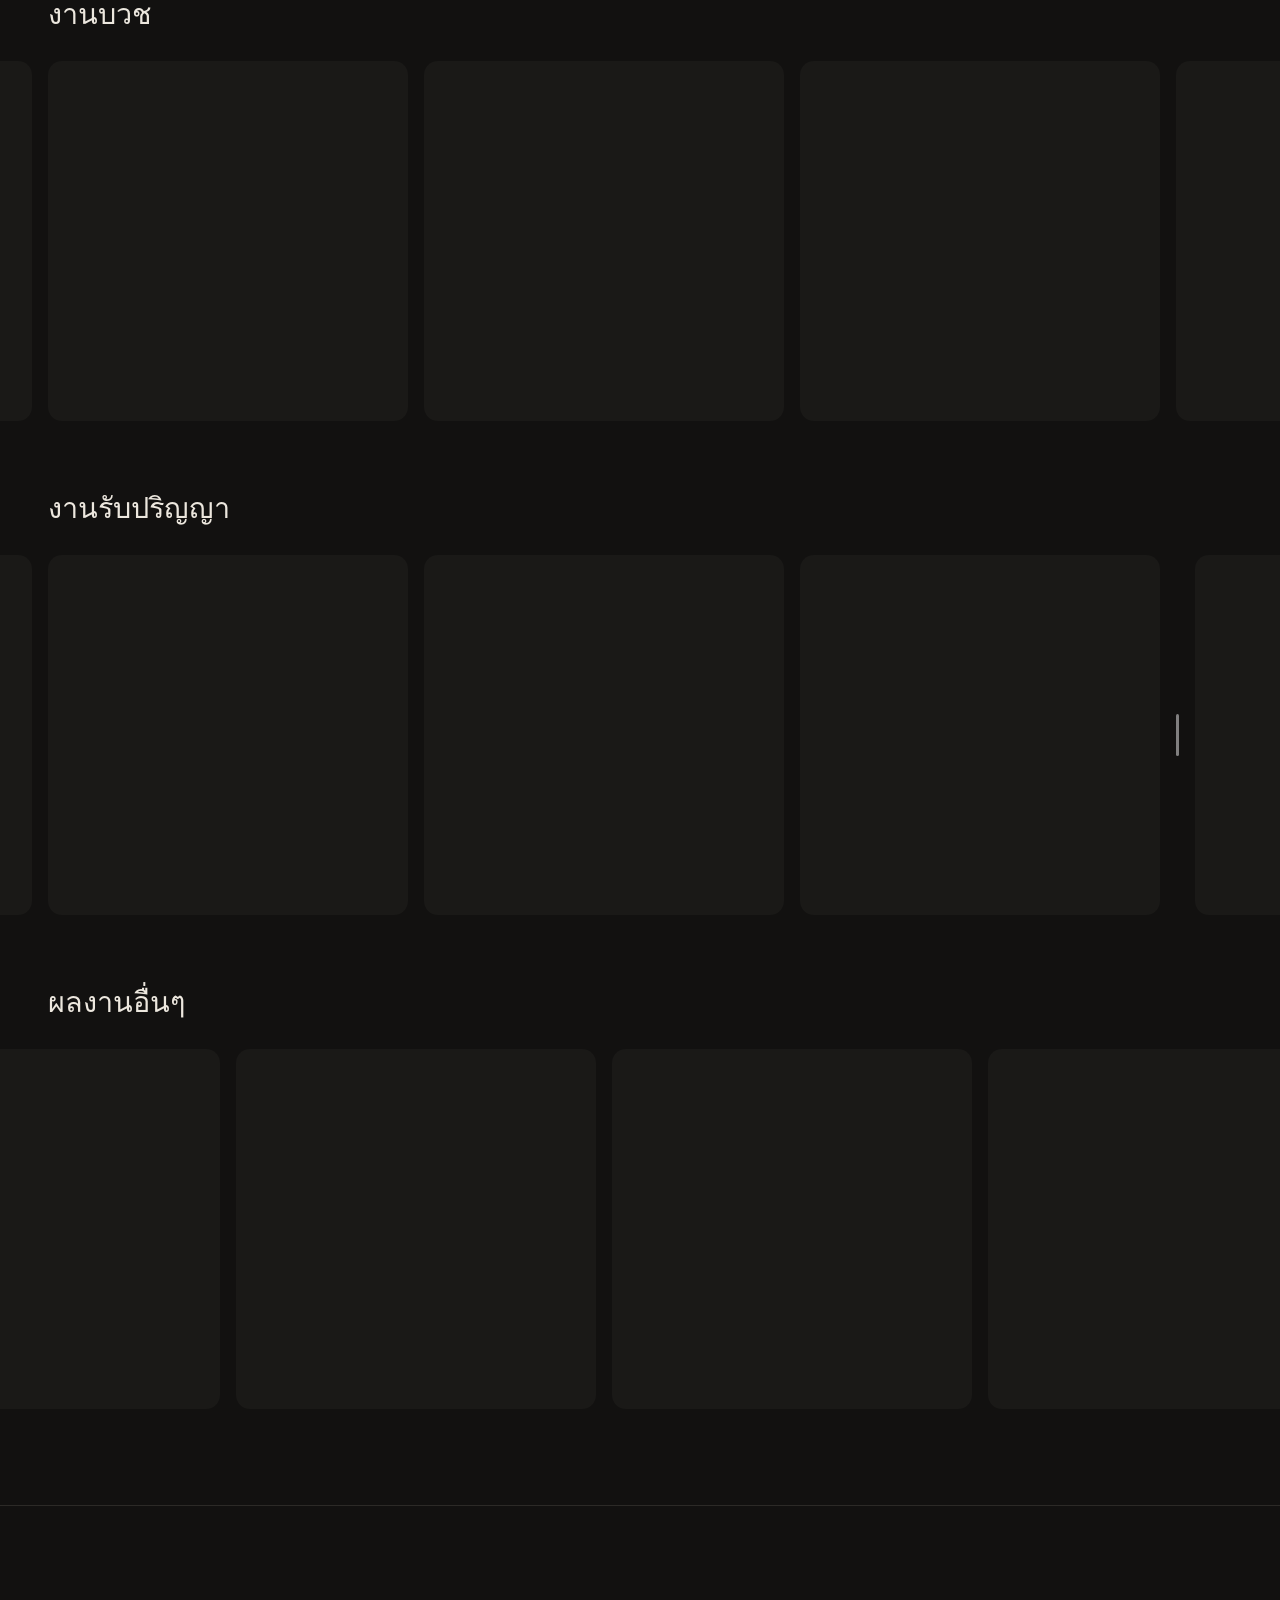
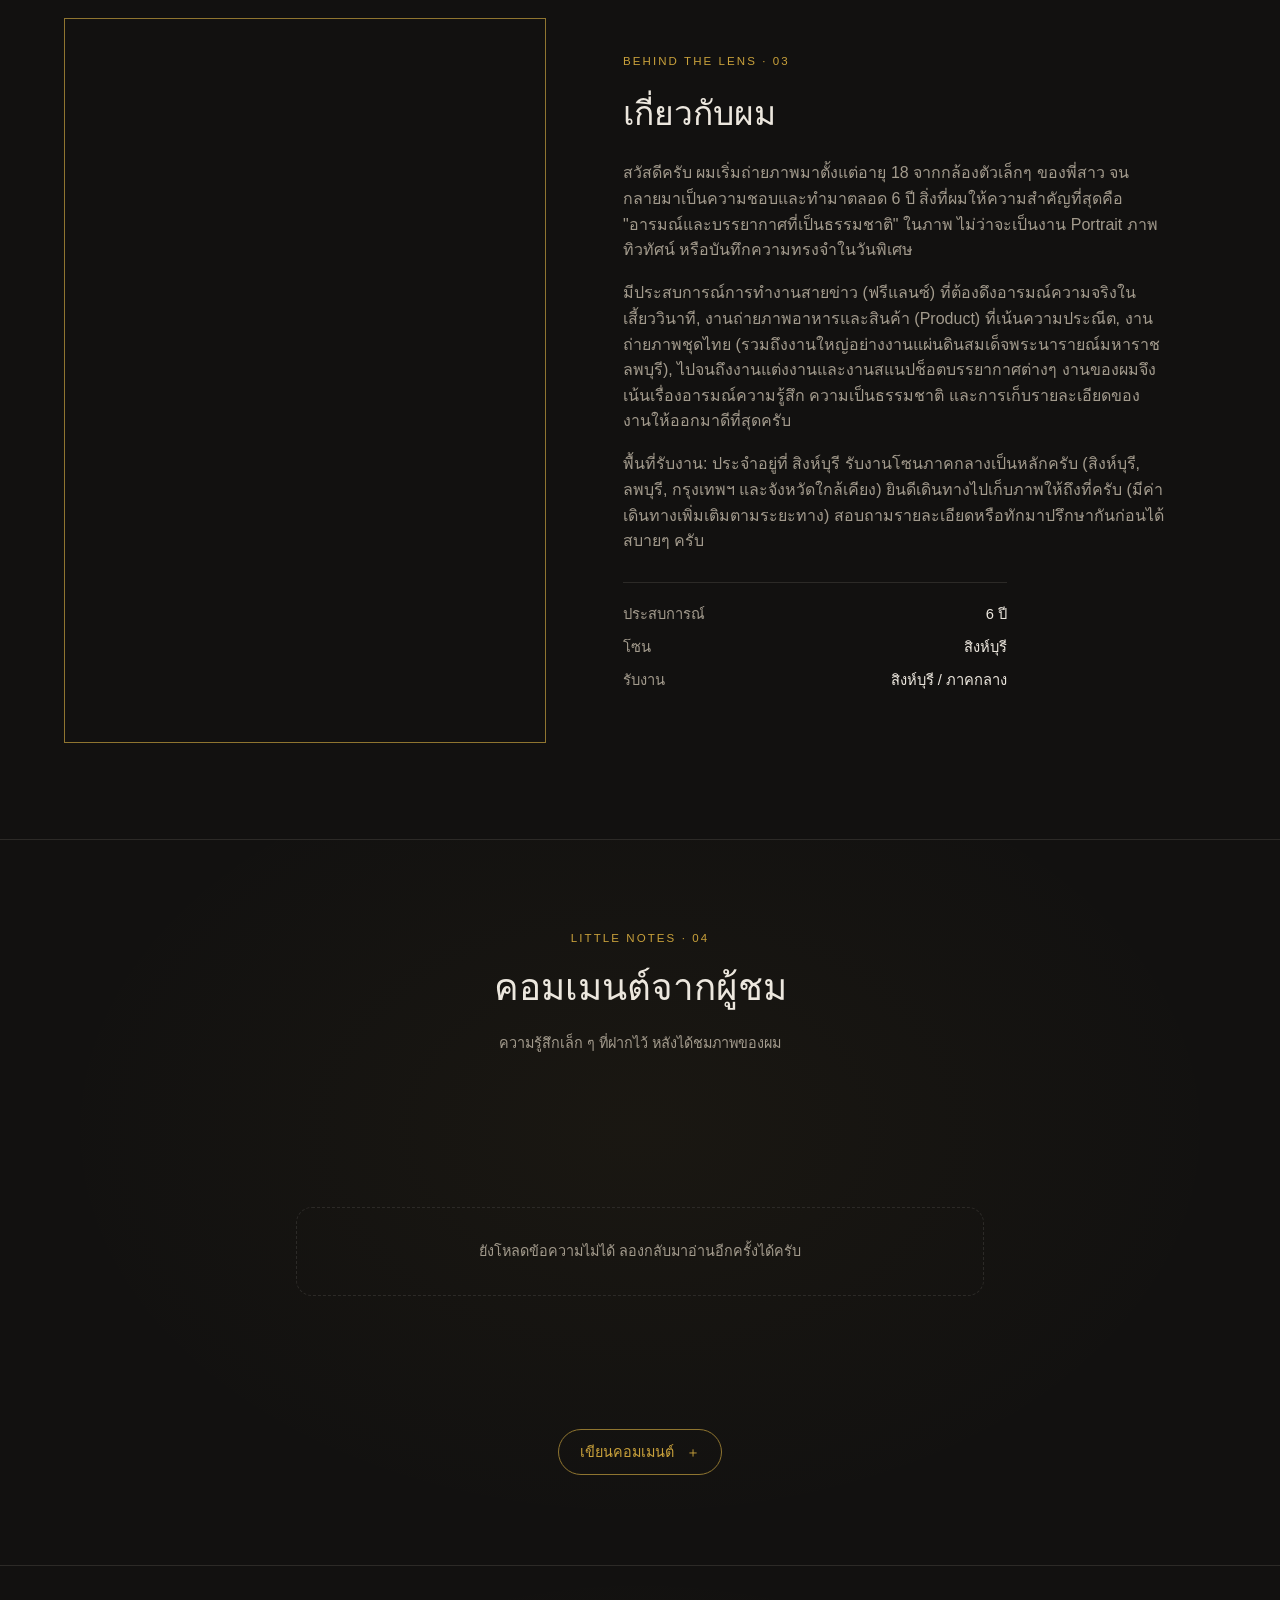
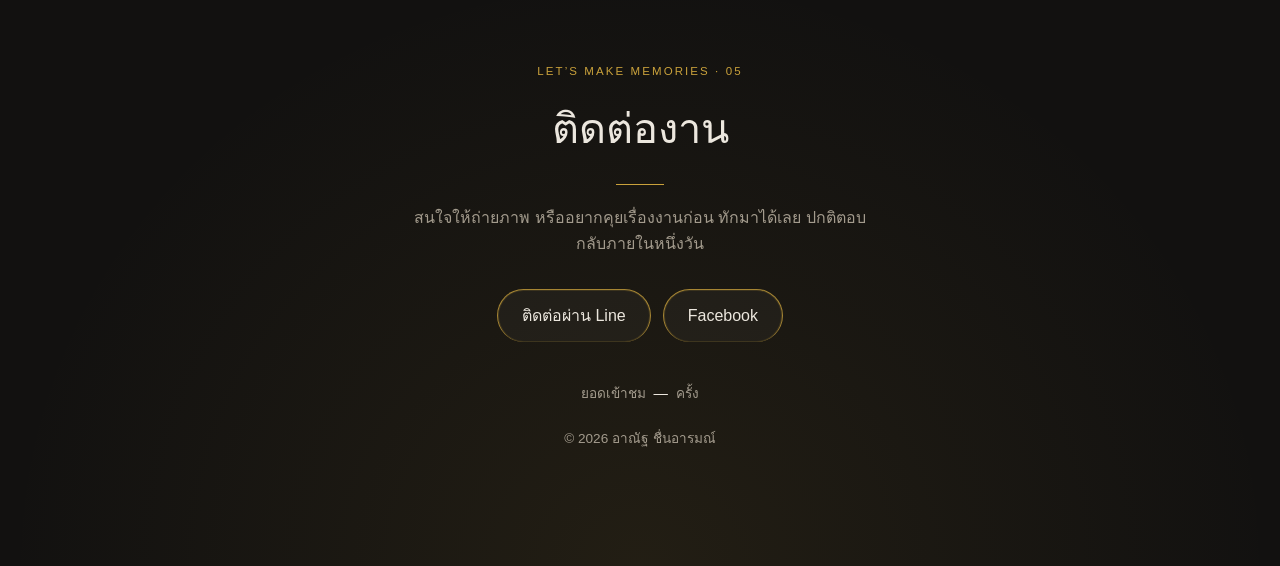
==== commit 0668c161: "Ver 2.3 ComBox" ====
--- a/index.html
+++ b/index.html
@@ -29,7 +29,7 @@
 <link rel="preconnect" href="https://fonts.googleapis.com">
 <link rel="preconnect" href="https://fonts.gstatic.com" crossorigin>
 <link href="https://fonts.googleapis.com/css2?family=Newsreader:ital,opsz,wght@0,6..72,300;0,6..72,400;0,6..72,500;1,6..72,400&family=IBM+Plex+Sans+Thai:wght@300;400;500;600&display=swap" rel="stylesheet">
-<link rel="stylesheet" href="style.css?v=20261009-comments-3">
+<link rel="stylesheet" href="style.css?v=20261009-comments-4">
 </head>
 <body>
 <progress class="reading-progress" id="reading-progress" max="100" value="0" aria-hidden="true"></progress>
--- a/style.css
+++ b/style.css
@@ -966,9 +966,9 @@
 .comment-controls button:hover { border-color: var(--gold); }
 #comment-position { color: var(--ink-muted); font-size: .8rem; min-width: 3rem; text-align: center; }
 #comment-pause { font-size: .75rem; color: var(--ink-muted); }
-.comment-compose { order: 1; width: 100%; max-width: 36rem; margin: 0 auto 2rem; }
-.comment-compose summary { width: fit-content; margin: auto; cursor: pointer; list-style: none; background: var(--gold); border: 1px solid var(--gold); border-radius: 999px; color: var(--bg); text-align: center; padding: .85rem 1.8rem; font-size: 1rem; font-weight: 600; box-shadow: 0 6px 24px rgba(201,161,59,.14); }
-.comment-compose summary:hover { filter: brightness(1.1); }
+.comment-compose { order: 4; width: 100%; max-width: 36rem; margin: 1rem auto 0; }
+.comment-compose summary { width: fit-content; min-height: 44px; margin: auto; cursor: pointer; list-style: none; background: transparent; border: 1px solid var(--gold-dim); border-radius: 999px; color: var(--gold); text-align: center; padding: .65rem 1.3rem; font-size: .9rem; font-weight: 500; }
+.comment-compose summary:hover, .comment-compose[open] summary { background: rgba(201,161,59,.08); border-color: var(--gold); }
 .comment-compose summary::-webkit-details-marker { display: none; }
 .comment-compose summary span { display: inline-block; margin-left: .5rem; }
 .comment-compose[open] summary span { transform: rotate(45deg); }
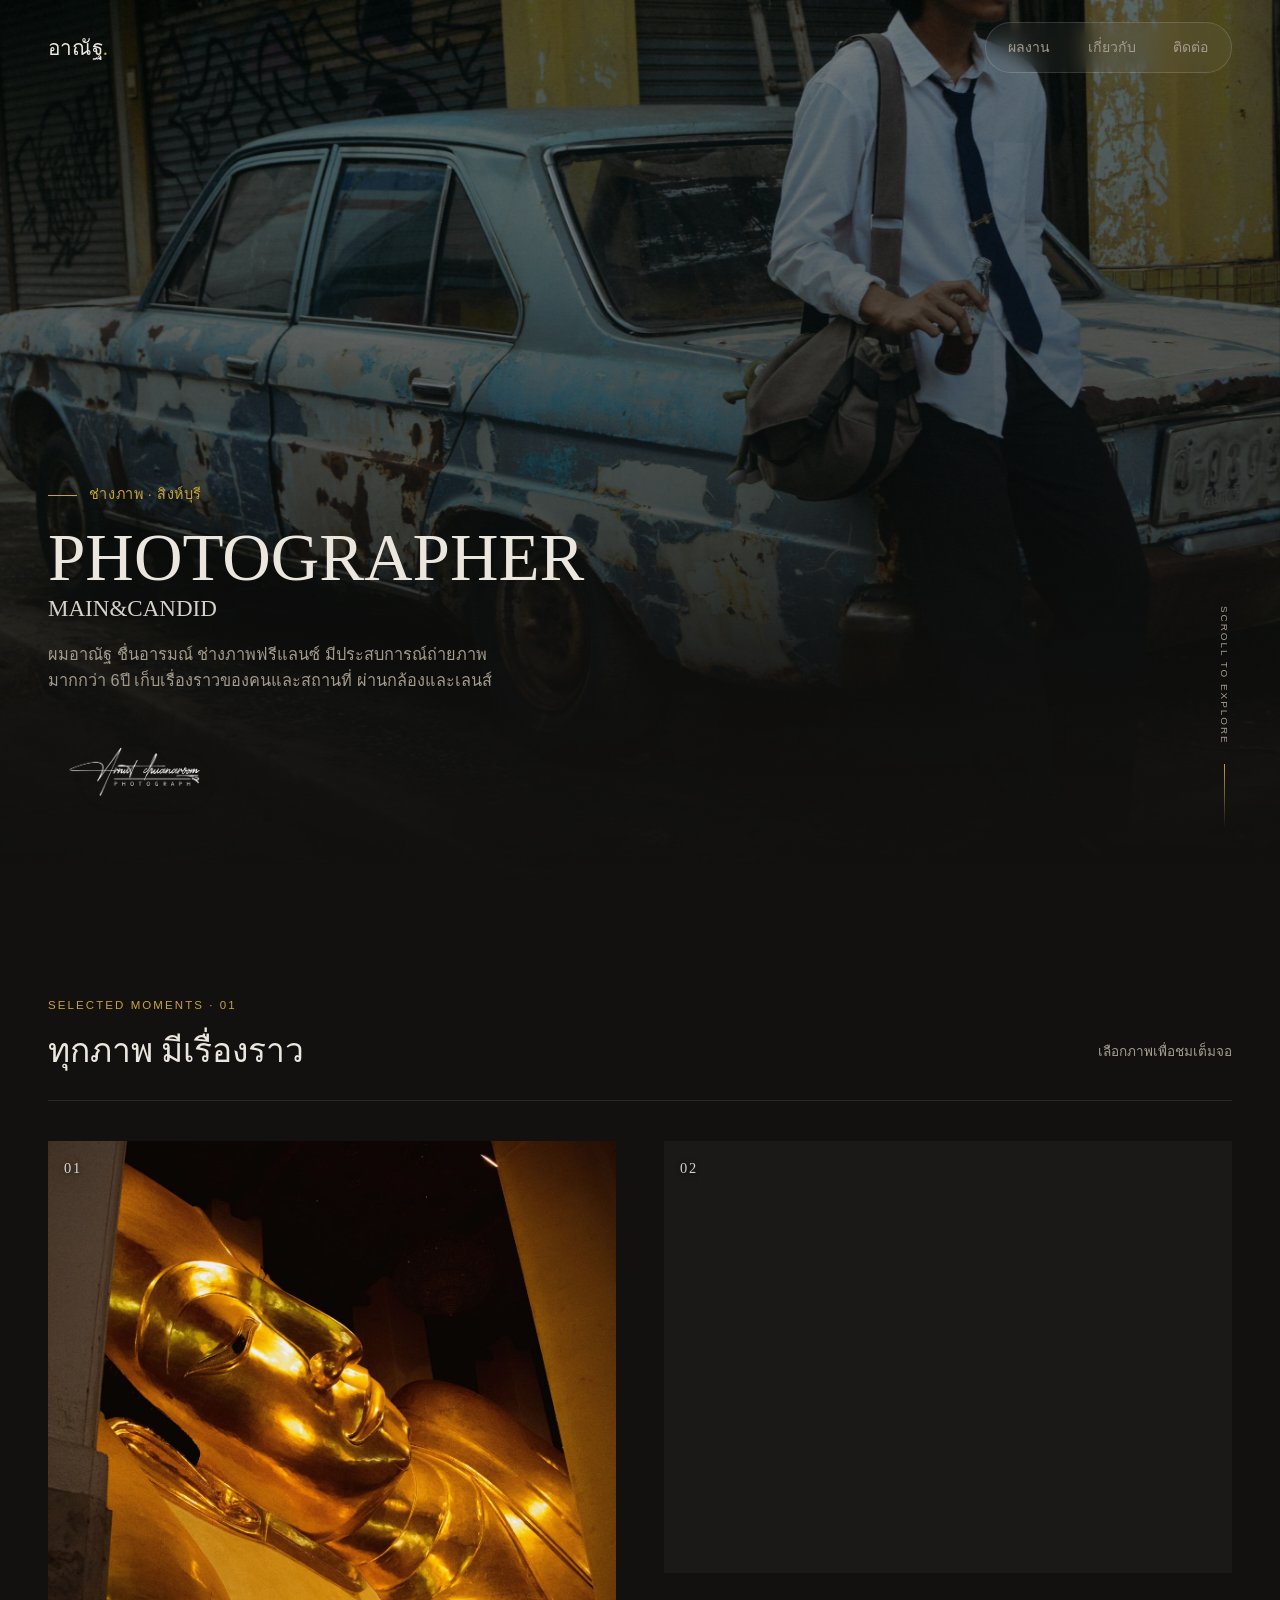
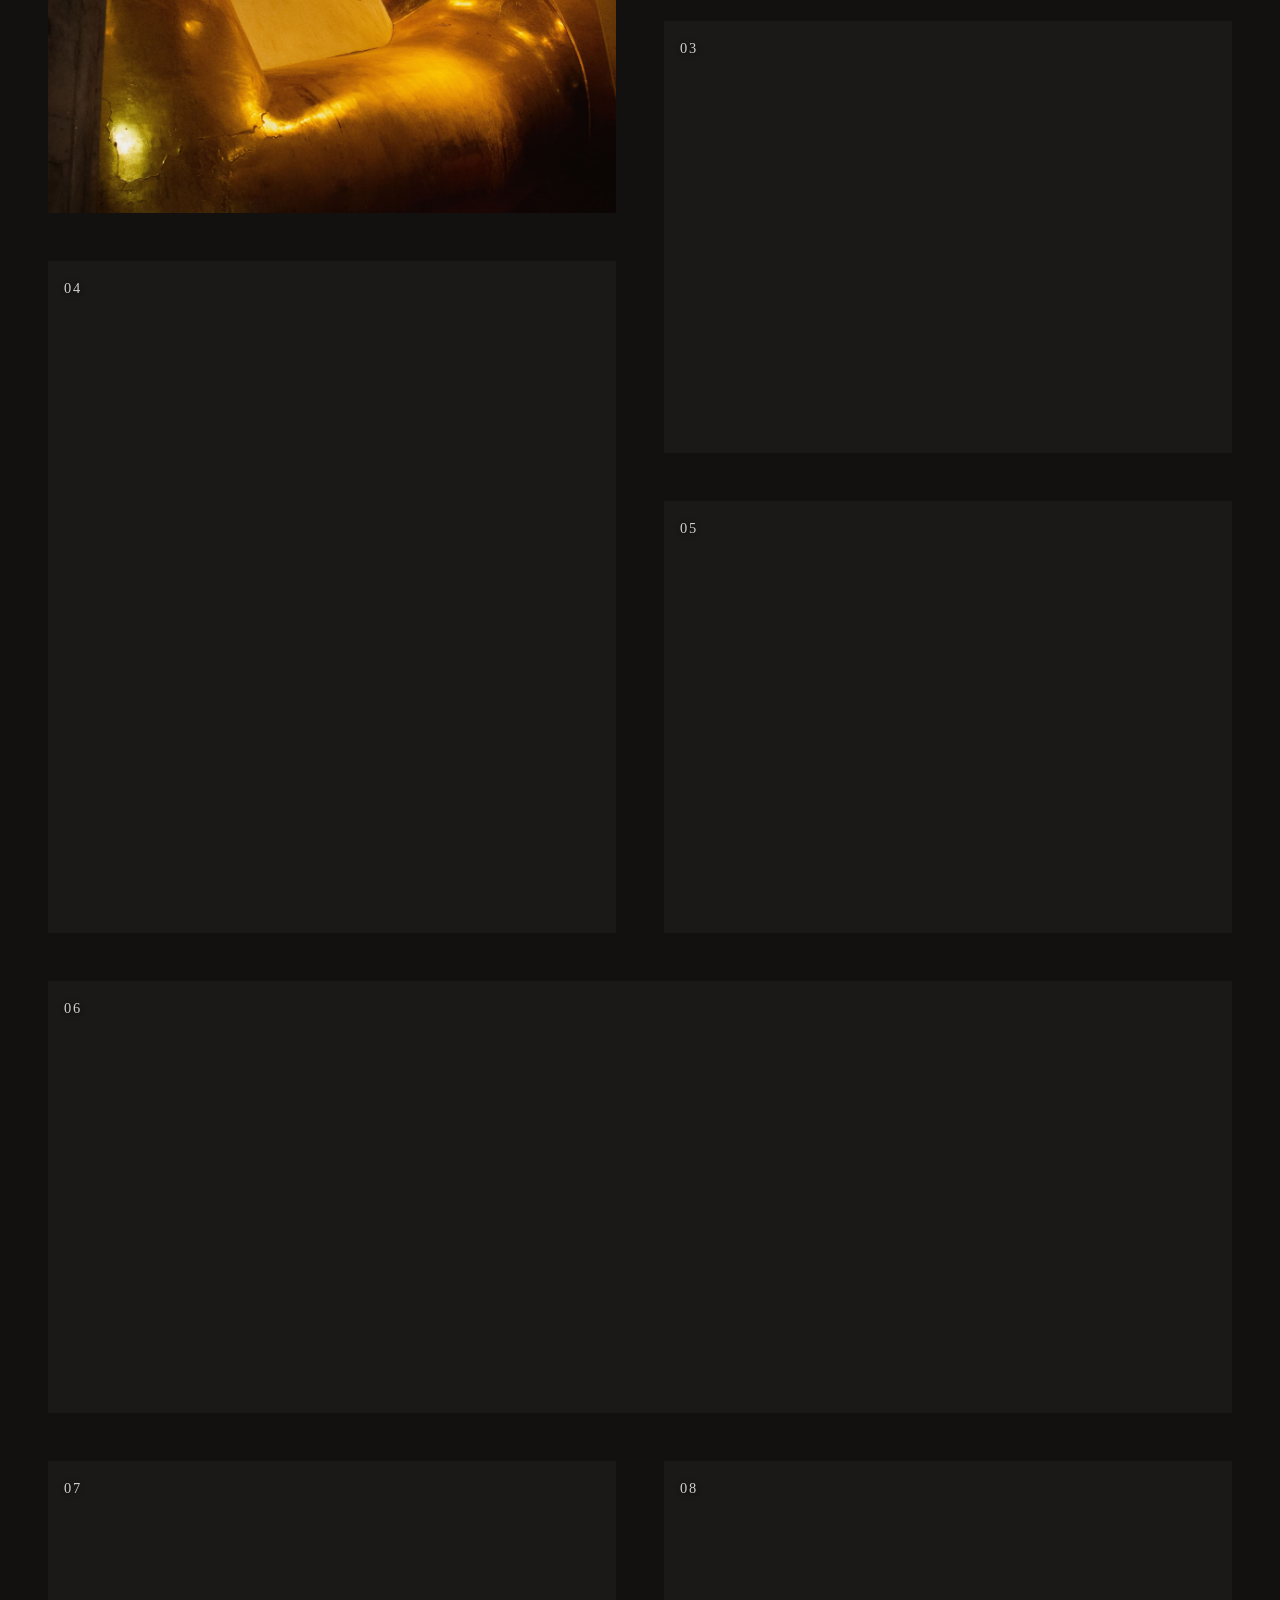
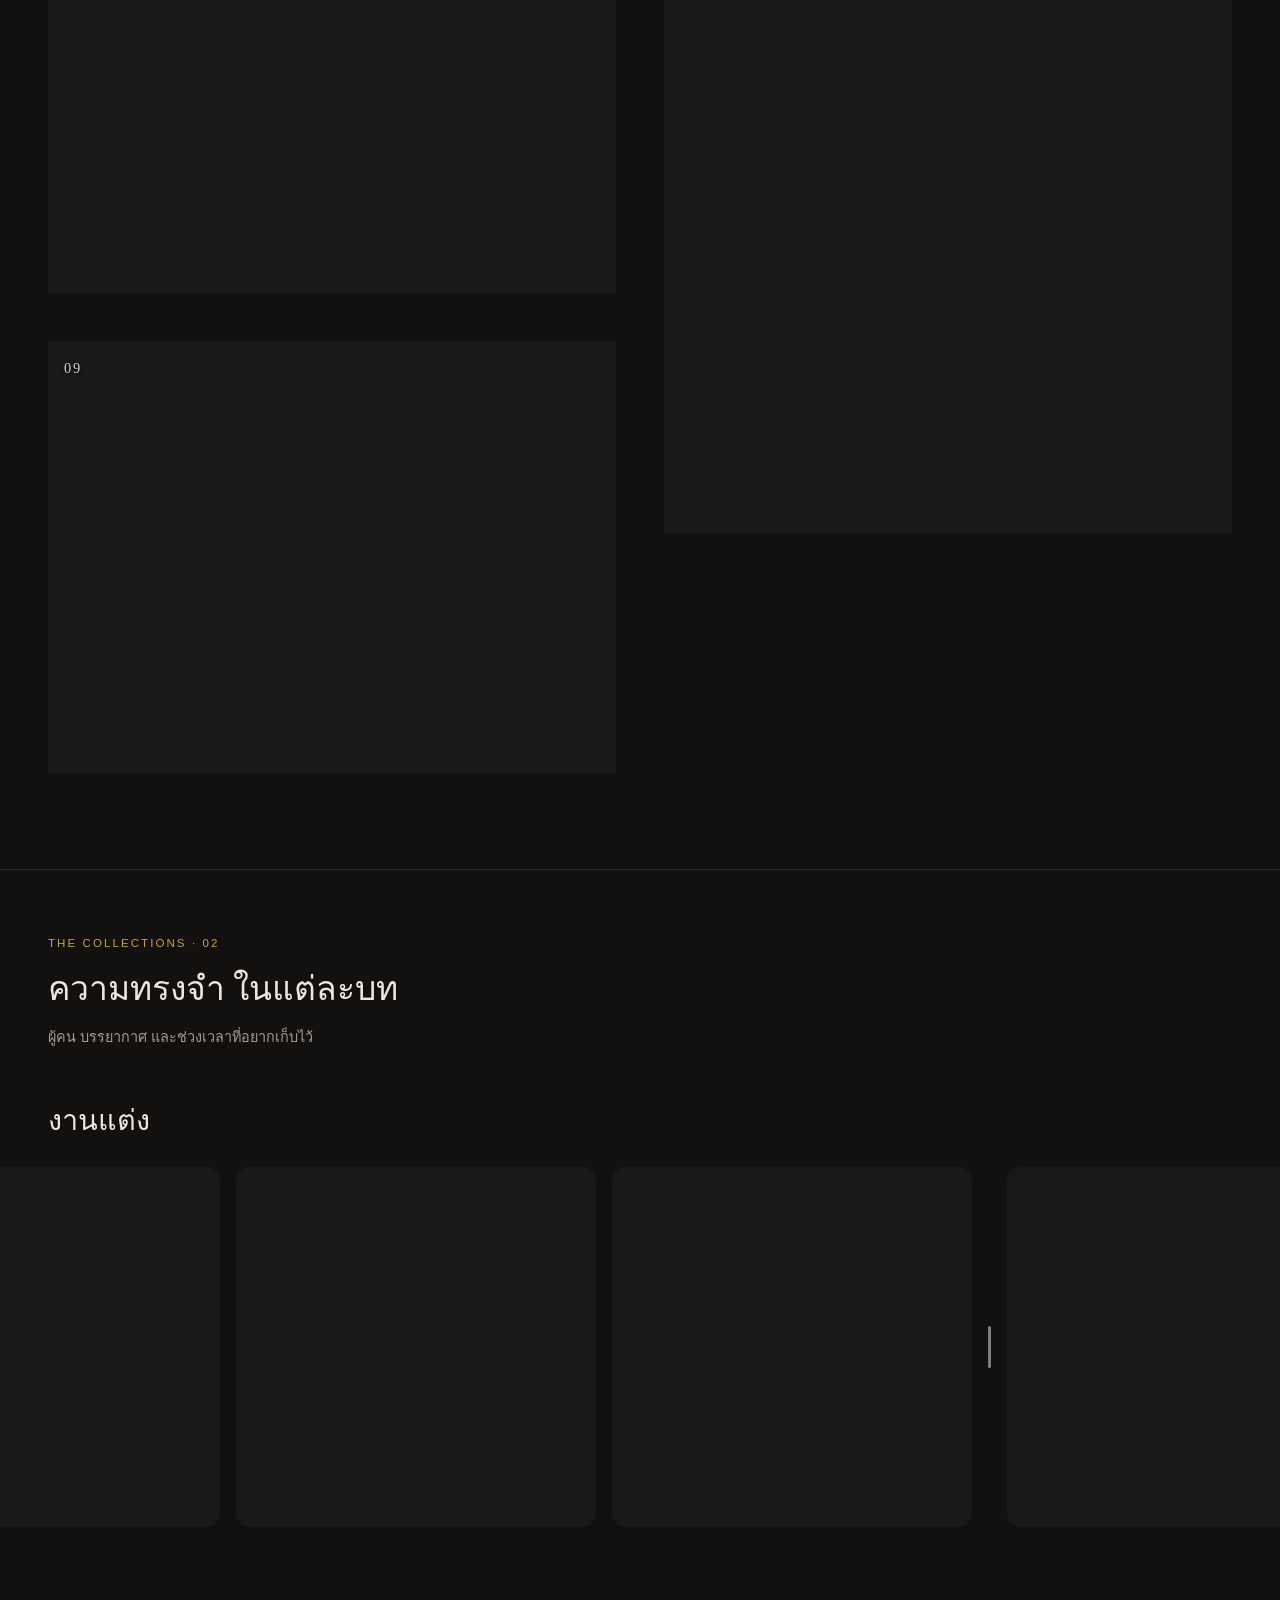
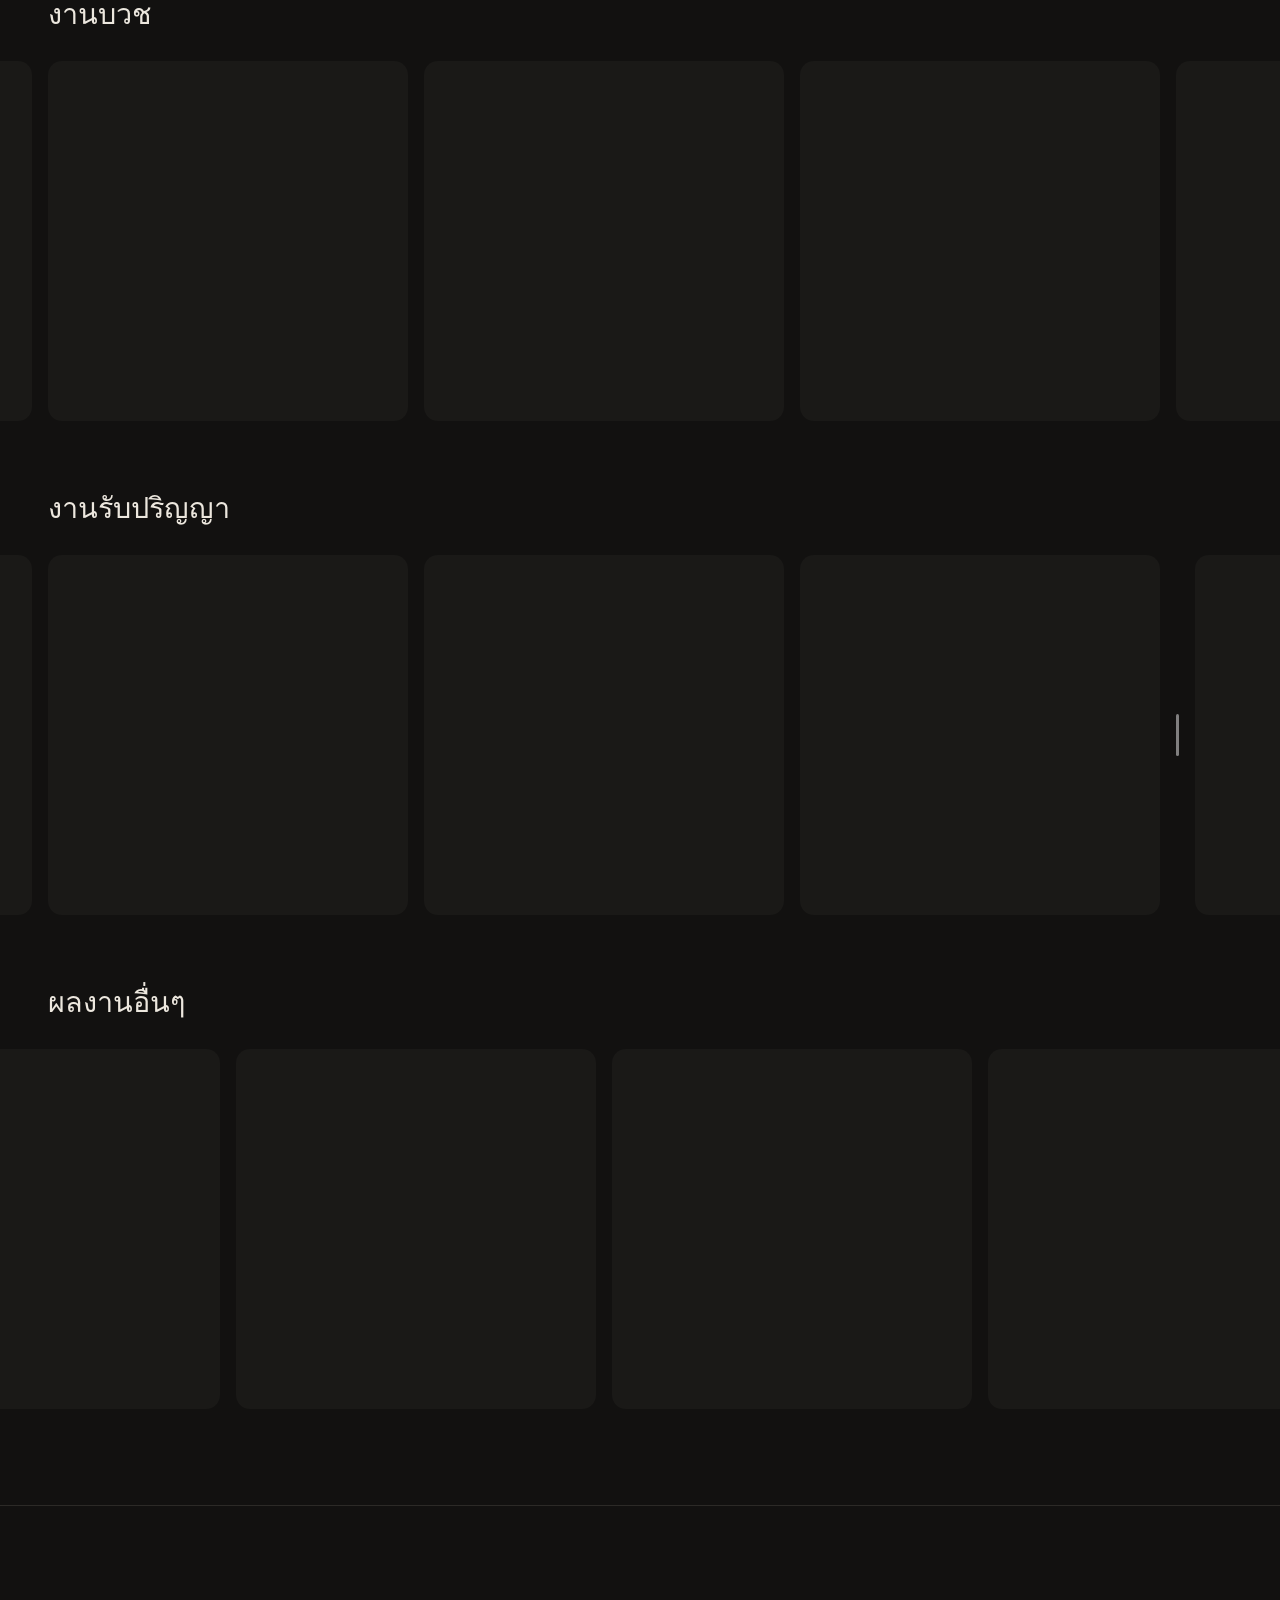
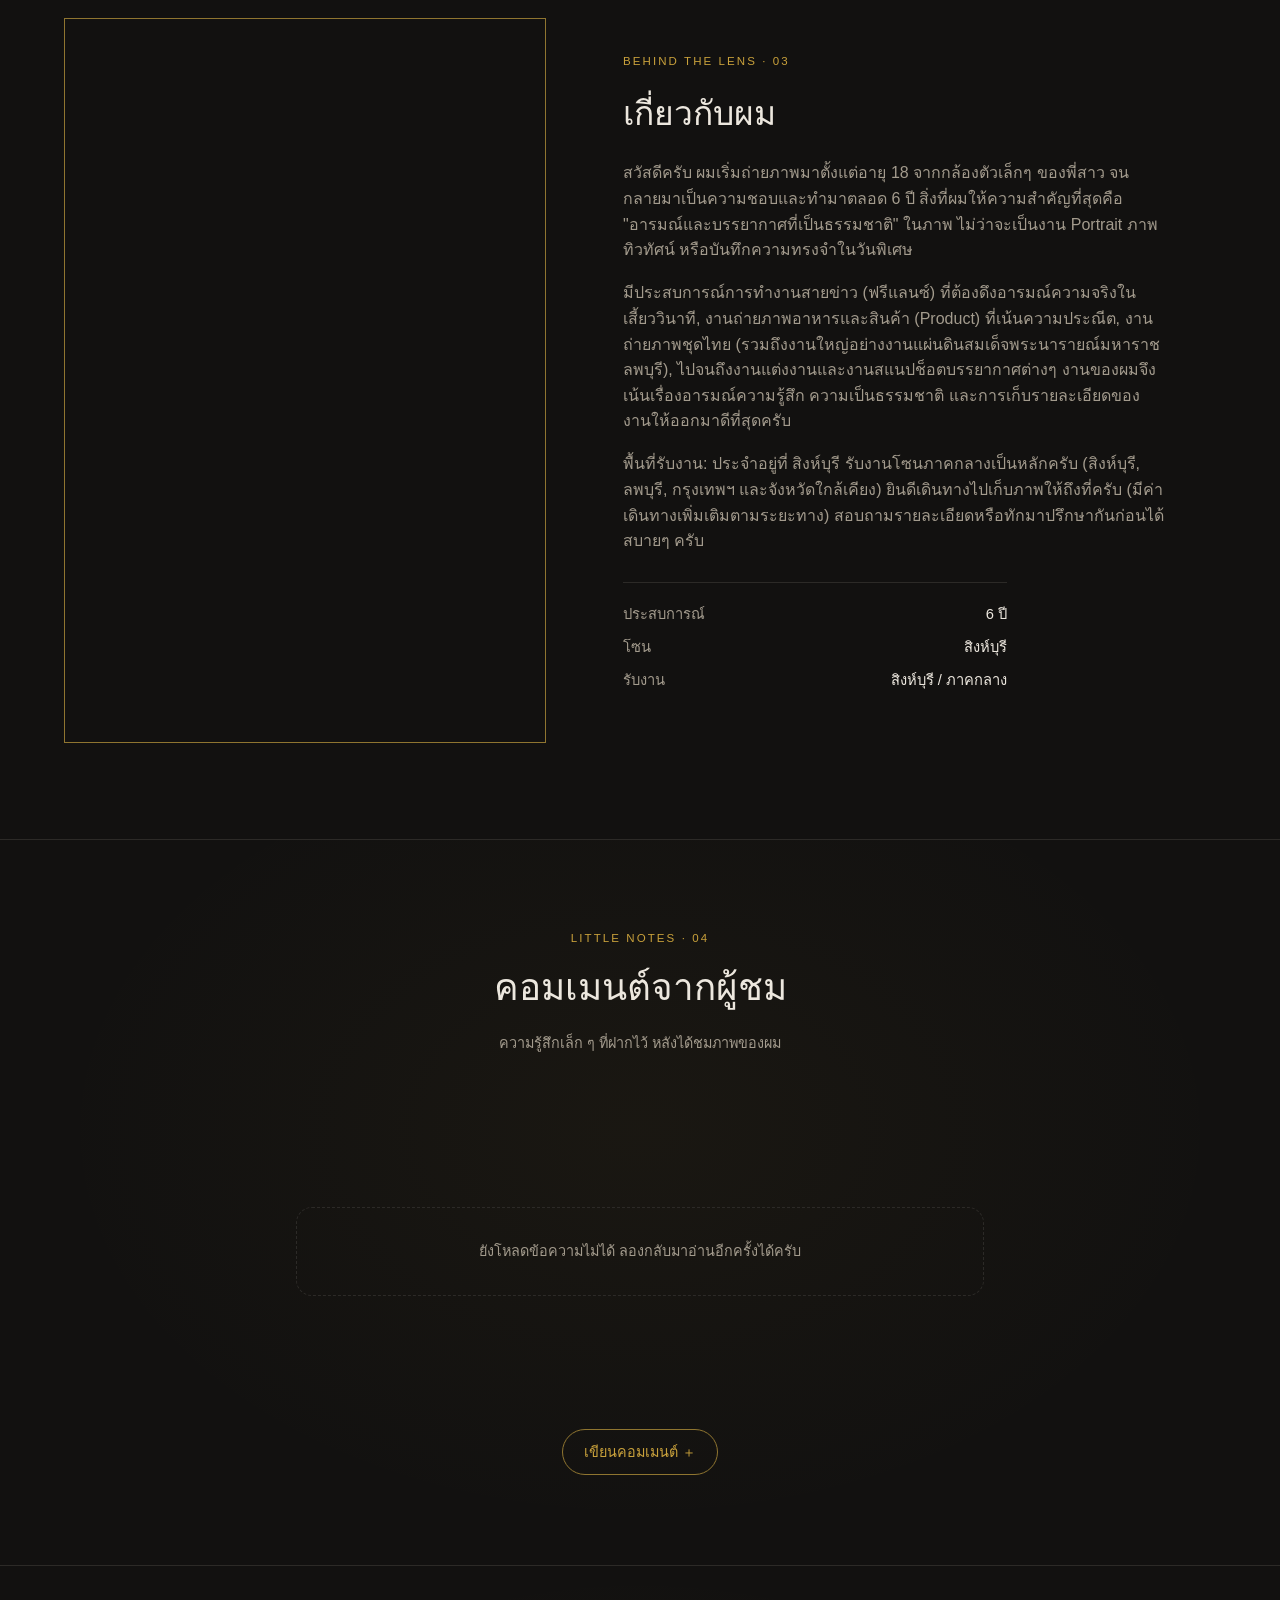
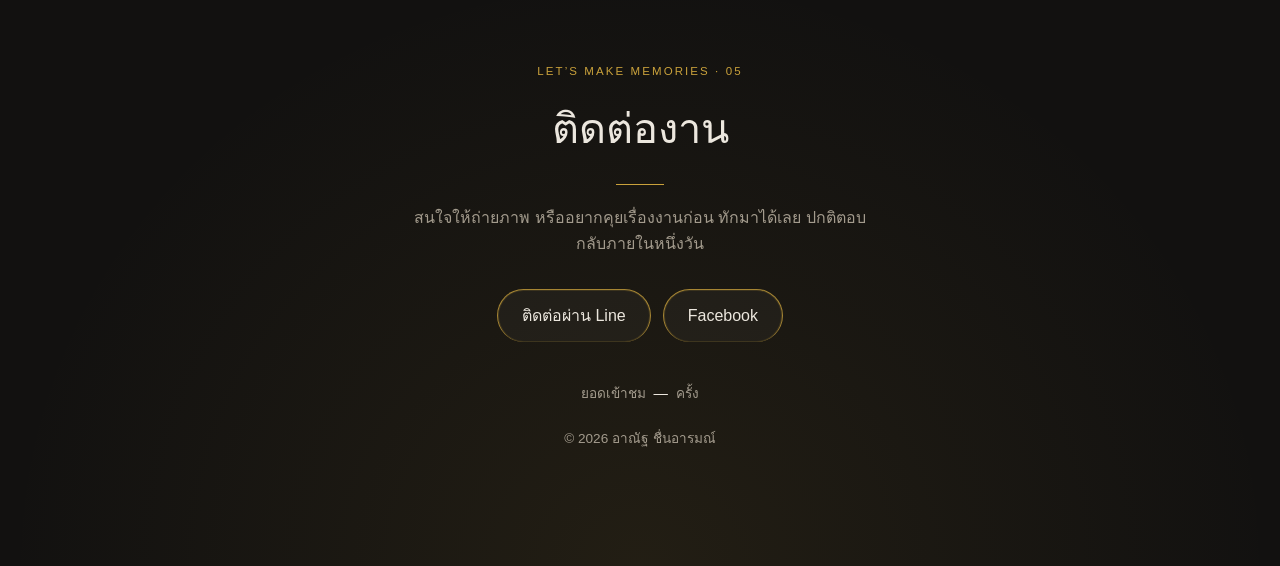
==== commit a2cb4ec9: "Ver 2.4 POP-UP ComT" ====
--- a/index.html
+++ b/index.html
@@ -29,7 +29,7 @@
 <link rel="preconnect" href="https://fonts.googleapis.com">
 <link rel="preconnect" href="https://fonts.gstatic.com" crossorigin>
 <link href="https://fonts.googleapis.com/css2?family=Newsreader:ital,opsz,wght@0,6..72,300;0,6..72,400;0,6..72,500;1,6..72,400&family=IBM+Plex+Sans+Thai:wght@300;400;500;600&display=swap" rel="stylesheet">
-<link rel="stylesheet" href="style.css?v=20261009-comments-4">
+<link rel="stylesheet" href="style.css?v=20261010-review-thanks">
 </head>
 <body>
 <progress class="reading-progress" id="reading-progress" max="100" value="0" aria-hidden="true"></progress>
@@ -344,25 +344,45 @@
       <button type="button" id="comment-next" aria-label="ข้อความถัดไป">→</button>
       <button type="button" id="comment-pause" aria-pressed="false">พักการเลื่อน</button>
     </div>
-    <details class="comment-compose" id="comment-compose">
-      <summary>เขียนคอมเมนต์ <span aria-hidden="true">＋</span></summary>
+    <div class="comment-compose">
+      <button type="button" class="comment-open" id="comment-open" aria-haspopup="dialog" aria-controls="comment-compose">เขียนคอมเมนต์ <span aria-hidden="true">＋</span></button>
+    </div>
+    <dialog class="comment-dialog" id="comment-compose" aria-labelledby="comment-dialog-title">
       <div class="comment-compose-body">
+        <div class="comment-dialog-heading">
+          <h3 id="comment-dialog-title" tabindex="-1" autofocus>เขียนคอมเมนต์</h3>
+          <button type="button" id="comment-close" aria-label="ปิดหน้าต่างคอมเมนต์">×</button>
+        </div>
+        <div id="comment-editor">
         <p>ข้อความจะปรากฏหลังผ่านการตรวจสอบ กรุณาไม่ใส่เบอร์โทร อีเมล หรือข้อมูลส่วนตัวในข้อความ</p>
-        <p id="comment-login-reason">เข้าสู่ระบบด้วย Google เพื่อใช้ชื่อและรูปโปรไฟล์แสดงคู่กับคอมเมนต์ของคุณ โดยจะไม่แสดงอีเมลบนเว็บไซต์ อ่านคอมเมนต์ได้โดยไม่ต้องเข้าสู่ระบบครับ</p>
-        <button type="button" class="comment-primary" id="comment-login" aria-describedby="comment-login-reason" disabled>เข้าสู่ระบบด้วย Google เพื่อเขียนคอมเมนต์</button>
-        <p class="comment-identity" id="comment-identity" hidden></p>
-        <form id="comment-form" hidden>
+        <form id="comment-form">
           <label for="comment-input">ข้อความของคุณ</label>
           <textarea id="comment-input" name="message" rows="4" minlength="5" maxlength="400" required placeholder="ภาพไหนทำให้คุณยิ้ม หรืออยากฝากอะไรไว้…"></textarea>
           <span class="comment-length" id="comment-length">0 / 400</span>
-          <label class="comment-consent"><input type="checkbox" id="comment-consent" required> <span>ยินยอมให้แสดงชื่อและรูปโปรไฟล์ Google พร้อมข้อความบนเว็บไซต์หลังได้รับอนุมัติ โดยไม่แสดงอีเมล</span></label>
-          <button class="comment-primary" id="comment-submit" type="submit">ส่งข้อความเพื่อตรวจสอบ</button>
+          <fieldset class="comment-methods">
+            <legend>อยากฝากรีวิวในชื่อแบบไหน?</legend>
+            <label><input type="radio" name="review-mode" id="comment-mode-google" value="google" checked> <span><strong>ใช้บัญชี Google</strong><small>แสดงชื่อและรูปโปรไฟล์ของคุณ</small></span></label>
+            <label><input type="radio" name="review-mode" id="comment-mode-guest" value="guest"> <span><strong>โหมดนักท่องเที่ยว</strong><small>ไม่ต้องล็อกอิน แสดงเป็น “ผู้ชมไม่ระบุตัวตน”</small></span></label>
+          </fieldset>
+          <p class="comment-method-note" id="comment-login-reason">ถ้าอยากให้รีวิวมีชื่อและรูปของคุณ เลือกเข้าสู่ระบบด้วย Google ได้เลยครับ เราจะขอใช้ชื่อและรูปโปรไฟล์แสดงคู่กับรีวิว โดยไม่แสดงอีเมล หรือเลือกโหมดนักท่องเที่ยวได้ตามสะดวก</p>
+          <p class="comment-method-note" id="comment-guest-note" hidden>รีวิวจะแสดงเป็น “ผู้ชมไม่ระบุตัวตน” พร้อมไอคอนแทนรูปโปรไฟล์ โหมดนี้ส่งได้วันละ 1 รีวิวต่อเครือข่ายครับ</p>
+          <p class="comment-identity" id="comment-identity" hidden></p>
+          <label class="comment-consent"><input type="checkbox" id="comment-consent" required> <span id="comment-consent-text">ยินยอมให้เผยแพร่รีวิวพร้อมชื่อและรูปโปรไฟล์ Google หลังได้รับอนุมัติ</span></label>
+          <button type="submit" class="comment-primary" id="comment-login" aria-describedby="comment-login-reason" disabled>เข้าสู่ระบบ Google เพื่อส่งรีวิว</button>
+          <button class="comment-primary" id="comment-submit" type="submit" hidden>ส่งรีวิวเพื่อตรวจสอบ</button>
         </form>
         <button type="button" class="comment-logout" id="comment-logout" hidden>ออกจากระบบ</button>
         <p id="comment-feedback" role="status" aria-live="polite"></p>
         <noscript>เปิด JavaScript เพื่ออ่านหรือส่งข้อความ คุณยังติดต่อผ่าน Line และ Facebook ได้ตามปกติ</noscript>
+        </div>
+        <div class="comment-success" id="comment-success" hidden>
+          <span class="comment-success-icon" aria-hidden="true">✓</span>
+          <p>ได้รับรีวิวของคุณเรียบร้อยแล้วครับ</p>
+          <p>ขอบคุณที่สละเวลาฝากรีวิวให้ผมนะครับ ผมจะเข้ามาตรวจสอบ และรีวิวของคุณจะปรากฏบนเว็บไซต์หลังได้รับอนุมัติครับ</p>
+          <button type="button" class="comment-primary" id="comment-done">เรียบร้อย</button>
+        </div>
       </div>
-    </details>
+    </dialog>
   </section>
 
   <section class="contact" id="contact">
@@ -416,6 +436,6 @@
 <script src="view-counter.js?v=20261008-1" defer></script>
 <script src="enhancements.js?v=20261008-1" defer></script>
 <script src="quick-contact.js?v=20261009-1" defer></script>
-<script src="comments.js?v=20261009-3" defer></script>
+<script src="comments.js?v=20261010-review-thanks" defer></script>
 </body>
 </html>
--- a/style.css
+++ b/style.css
@@ -950,7 +950,7 @@
 .comments { display: flex; flex-direction: column; }
 .comments-heading { order: 0; }
 .comment-stage { order: 2; width: 100%; max-width: 43rem; margin: auto; min-height: 19rem; display: grid; align-items: center; padding-bottom: 1.2rem; }
-.comment-stage:focus-visible, .comment-compose summary:focus-visible { outline: 2px solid var(--gold); outline-offset: 4px; }
+.comment-stage:focus-visible, .comment-open:focus-visible { outline: 2px solid var(--gold); outline-offset: 4px; }
 .comment-bubble { position: relative; background: var(--surface); border: 1px solid var(--line); border-radius: 1.5rem 1.5rem 1.5rem .3rem; padding: 2rem clamp(1.2rem, 4vw, 2.5rem); box-shadow: 0 12px 35px rgba(0,0,0,.13); }
 .comment-bubble::after { content: ''; position: absolute; bottom: -.6rem; left: 1.7rem; width: 1.1rem; height: 1.1rem; background: var(--surface); border-right: 1px solid var(--line); border-bottom: 1px solid var(--line); transform: rotate(45deg); }
 .comment-quote { position: absolute; top: .25rem; right: 1.2rem; font: 4rem var(--serif); color: var(--gold-dim); opacity: .5; pointer-events: none; }
@@ -967,17 +967,44 @@
 #comment-position { color: var(--ink-muted); font-size: .8rem; min-width: 3rem; text-align: center; }
 #comment-pause { font-size: .75rem; color: var(--ink-muted); }
 .comment-compose { order: 4; width: 100%; max-width: 36rem; margin: 1rem auto 0; }
-.comment-compose summary { width: fit-content; min-height: 44px; margin: auto; cursor: pointer; list-style: none; background: transparent; border: 1px solid var(--gold-dim); border-radius: 999px; color: var(--gold); text-align: center; padding: .65rem 1.3rem; font-size: .9rem; font-weight: 500; }
-.comment-compose summary:hover, .comment-compose[open] summary { background: rgba(201,161,59,.08); border-color: var(--gold); }
-.comment-compose summary::-webkit-details-marker { display: none; }
-.comment-compose summary span { display: inline-block; margin-left: .5rem; }
-.comment-compose[open] summary span { transform: rotate(45deg); }
-.comment-compose-body { margin-top: 1rem; padding: 1.5rem; background: var(--surface); border: 1px solid var(--line); border-radius: 1rem; }
-.comment-compose-body > p { color: var(--ink-muted); font-size: .83rem; }
+.comment-open { display: block; width: fit-content; min-height: 44px; margin: auto; cursor: pointer; list-style: none; background: transparent; border: 1px solid var(--gold-dim); border-radius: 999px; color: var(--gold); text-align: center; padding: .65rem 1.3rem; font-size: .9rem; font-weight: 500; }
+.comment-open:hover { background: rgba(201,161,59,.08); border-color: var(--gold); }
+html.comment-modal-open { overflow: hidden; }
+.comment-dialog { width: min(36rem, calc(100% - 2rem)); max-height: calc(100dvh - 2rem); margin: auto; padding: 0; border: 1px solid var(--gold-dim); border-radius: 1.3rem; background: var(--surface); color: var(--ink); box-shadow: 0 24px 90px rgba(0,0,0,.5); overflow-y: auto; overscroll-behavior: contain; }
+.comment-dialog, #comment-input { color-scheme: dark; scrollbar-width: thin; scrollbar-color: var(--gold-dim) var(--surface); }
+.comment-dialog::-webkit-scrollbar, #comment-input::-webkit-scrollbar { width: 6px; }
+.comment-dialog::-webkit-scrollbar-track, #comment-input::-webkit-scrollbar-track { background: var(--surface); margin-block: 1rem; }
+.comment-dialog::-webkit-scrollbar-thumb, #comment-input::-webkit-scrollbar-thumb { background: var(--gold-dim); border-radius: 999px; }
+.comment-dialog::-webkit-scrollbar-button, #comment-input::-webkit-scrollbar-button { display: none; }
+.comment-dialog::backdrop { background: rgba(0,0,0,.6); backdrop-filter: blur(8px); -webkit-backdrop-filter: blur(8px); }
+.comment-compose-body { padding: 1.5rem; }
+.comment-dialog-heading { display: flex; align-items: center; justify-content: space-between; gap: 1rem; }
+.comment-dialog-heading h3 { margin: 0; font-size: 1.3rem; font-weight: 500; }
+#comment-close { flex-shrink: 0; width: 44px; height: 44px; border: 1px solid var(--line); border-radius: 50%; color: var(--ink); background: transparent; font-size: 1.5rem; cursor: pointer; }
+#comment-close:hover { border-color: var(--gold); }
+.comment-dialog button:focus-visible { outline: 2px solid var(--gold); outline-offset: 3px; }
+@media (prefers-reduced-motion: no-preference) {
+  .comment-dialog[open] { animation: comment-dialog-in .22s ease-out; }
+  @keyframes comment-dialog-in { from { opacity: 0; transform: translateY(12px); } to { opacity: 1; transform: translateY(0); } }
+}
+#comment-editor > p { color: var(--ink-muted); font-size: .83rem; }
+.comment-success { text-align: center; padding: 1.5rem .5rem .5rem; }
+.comment-success-icon { display: grid; place-items: center; width: 3.5rem; height: 3.5rem; margin: 0 auto 1.4rem; border: 1px solid var(--gold-dim); border-radius: 50%; color: var(--gold); background: rgba(201,161,59,.07); font-size: 1.7rem; }
+.comment-success p { line-height: 1.9; }
+.comment-success p + p { color: var(--ink-muted); font-size: .9rem; }
+.comment-success .comment-primary { margin-top: 1rem; }
 .comment-primary { min-height: 44px; border: 1px solid var(--gold); border-radius: 999px; padding: .65rem 1.1rem; background: var(--gold); color: var(--bg); cursor: pointer; font-size: .9rem; }
 .comments button:disabled { opacity: .5; cursor: wait; }
 .comment-controls button:disabled { cursor: default; }
 #comment-form > label { display: block; font-size: .9rem; }
+.comment-methods { margin: 1.2rem 0 .8rem; padding: 0; border: 0; min-width: 0; display: grid; gap: .6rem; }
+.comment-methods legend { padding: 0; margin-bottom: .6rem; font-size: .9rem; }
+.comment-methods label { display: flex; align-items: flex-start; gap: .7rem; padding: .85rem 1rem; border: 1px solid var(--line); border-radius: .8rem; cursor: pointer; }
+.comment-methods label:has(input:checked) { border-color: var(--gold-dim); background: rgba(201,161,59,.06); }
+.comment-methods input { margin-top: .3rem; accent-color: var(--gold); flex-shrink: 0; }
+.comment-methods strong { display: block; font-size: .9rem; font-weight: 500; }
+.comment-methods small { display: block; margin-top: .2rem; color: var(--ink-muted); font-size: .78rem; }
+.comment-method-note, .comment-identity { font-size: .83rem; color: var(--ink-muted); line-height: 1.8; }
 #comment-input { display: block; width: 100%; margin-top: .6rem; padding: .8rem; border: 1px solid var(--line); border-radius: .6rem; resize: vertical; background: var(--bg); color: var(--ink); font: inherit; font-size: 1rem; }
 .comment-length { display: block; text-align: right; color: var(--ink-muted); font-size: .75rem; margin-top: .3rem; }
 #comment-form .comment-consent { display: flex; align-items: flex-start; gap: .6rem; font-size: .8rem; color: var(--ink-muted); margin: 1rem 0; }
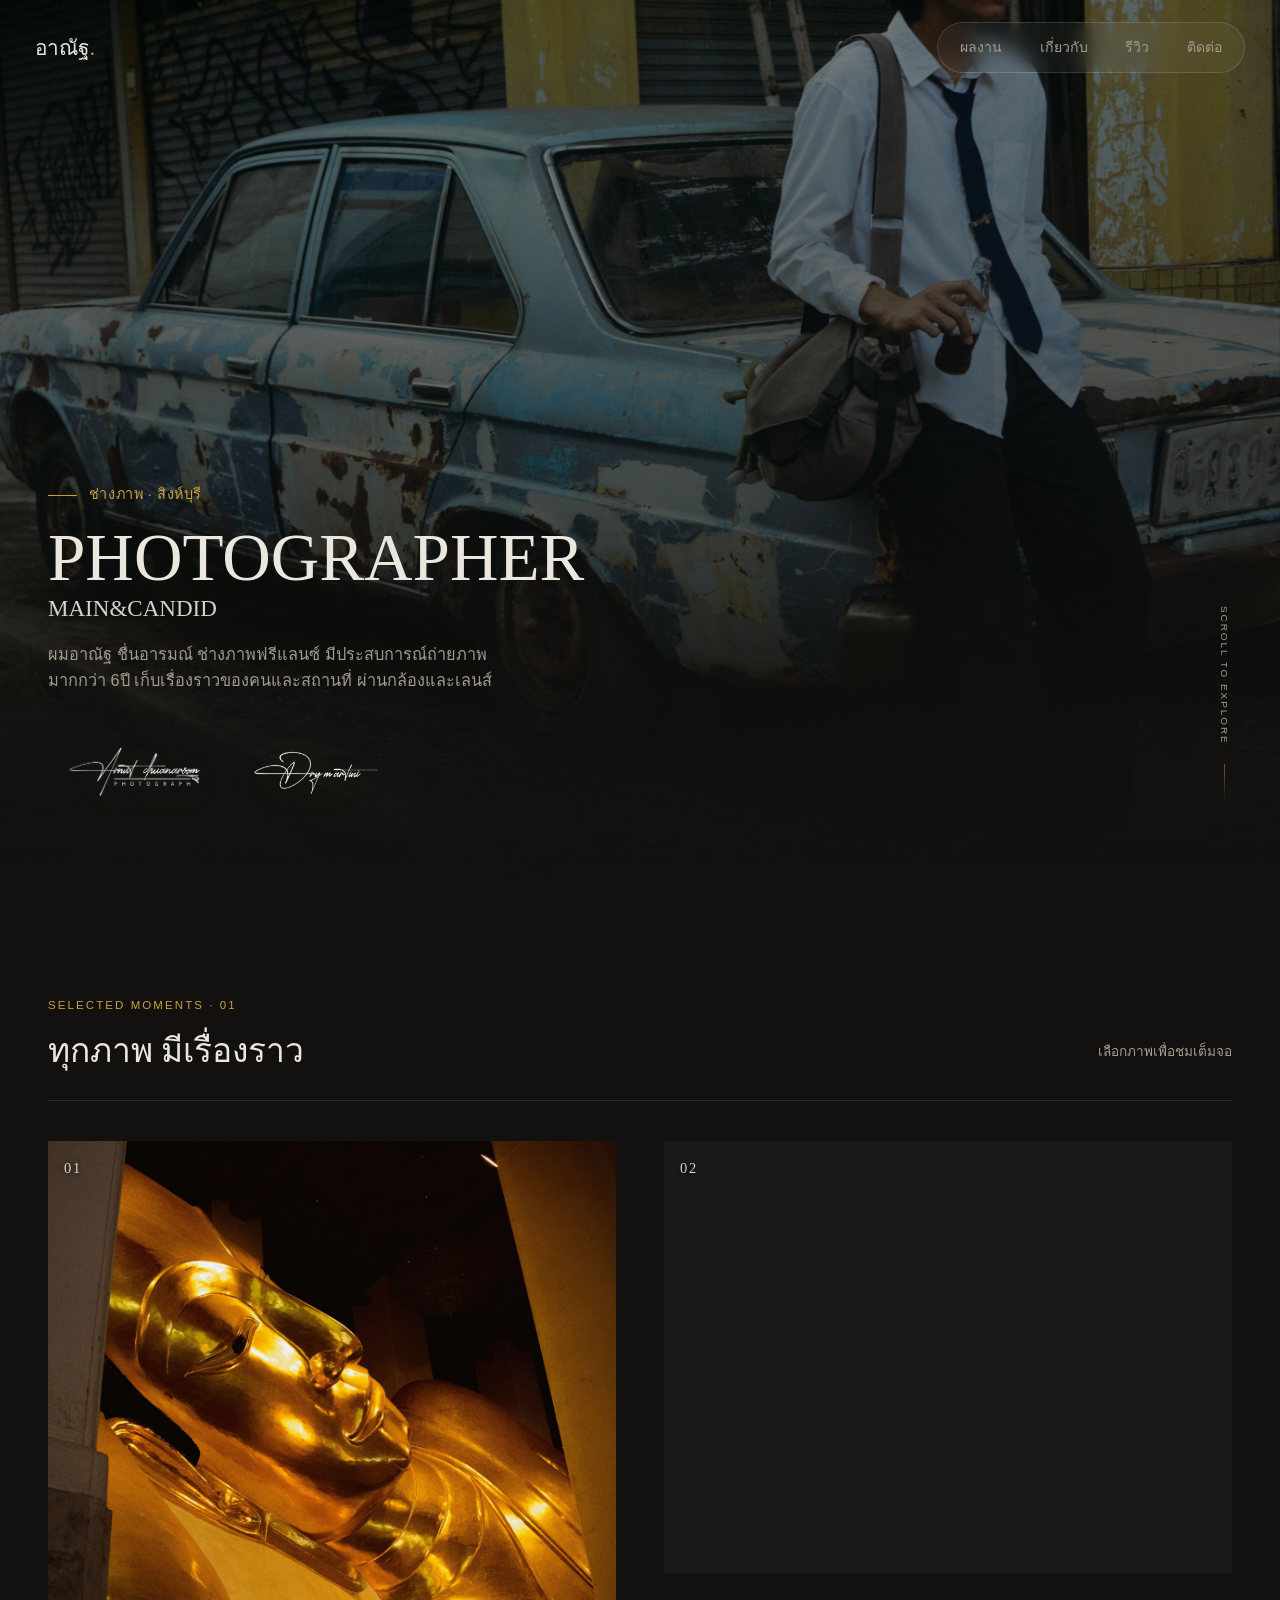
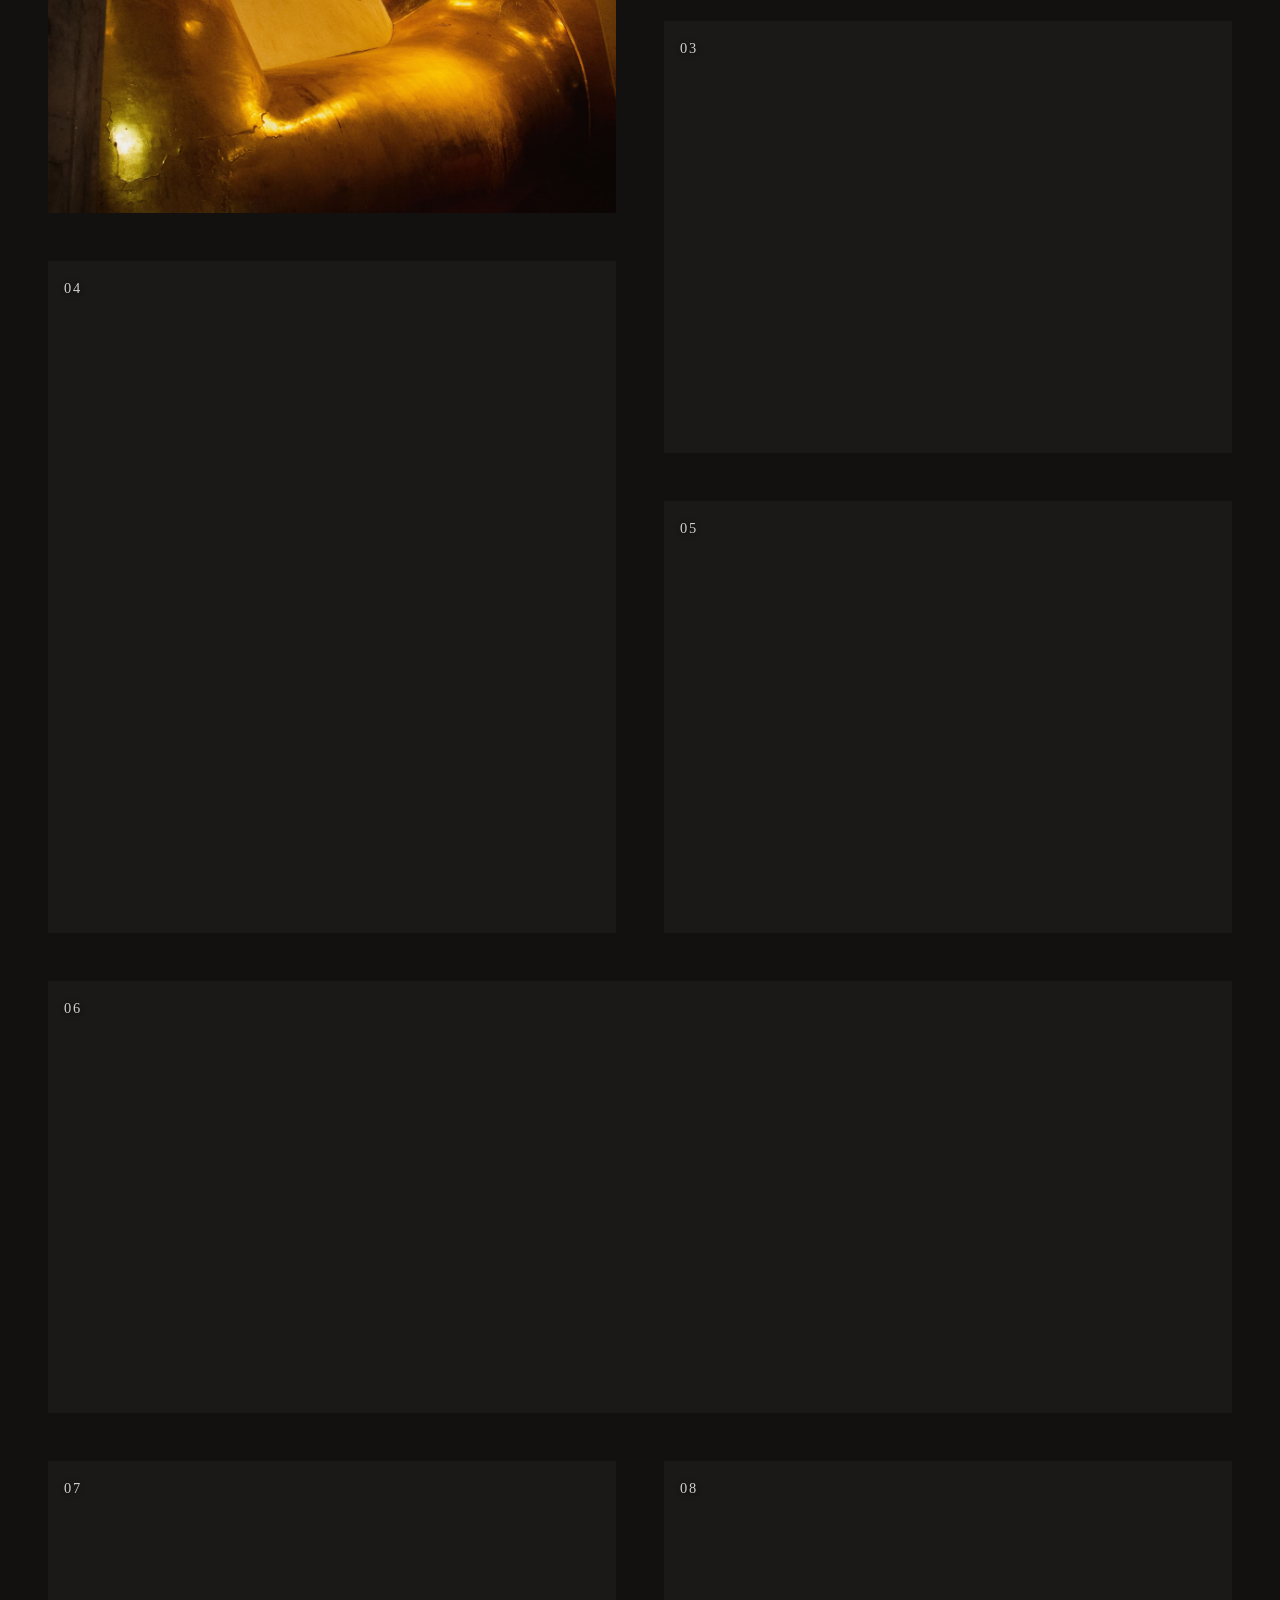
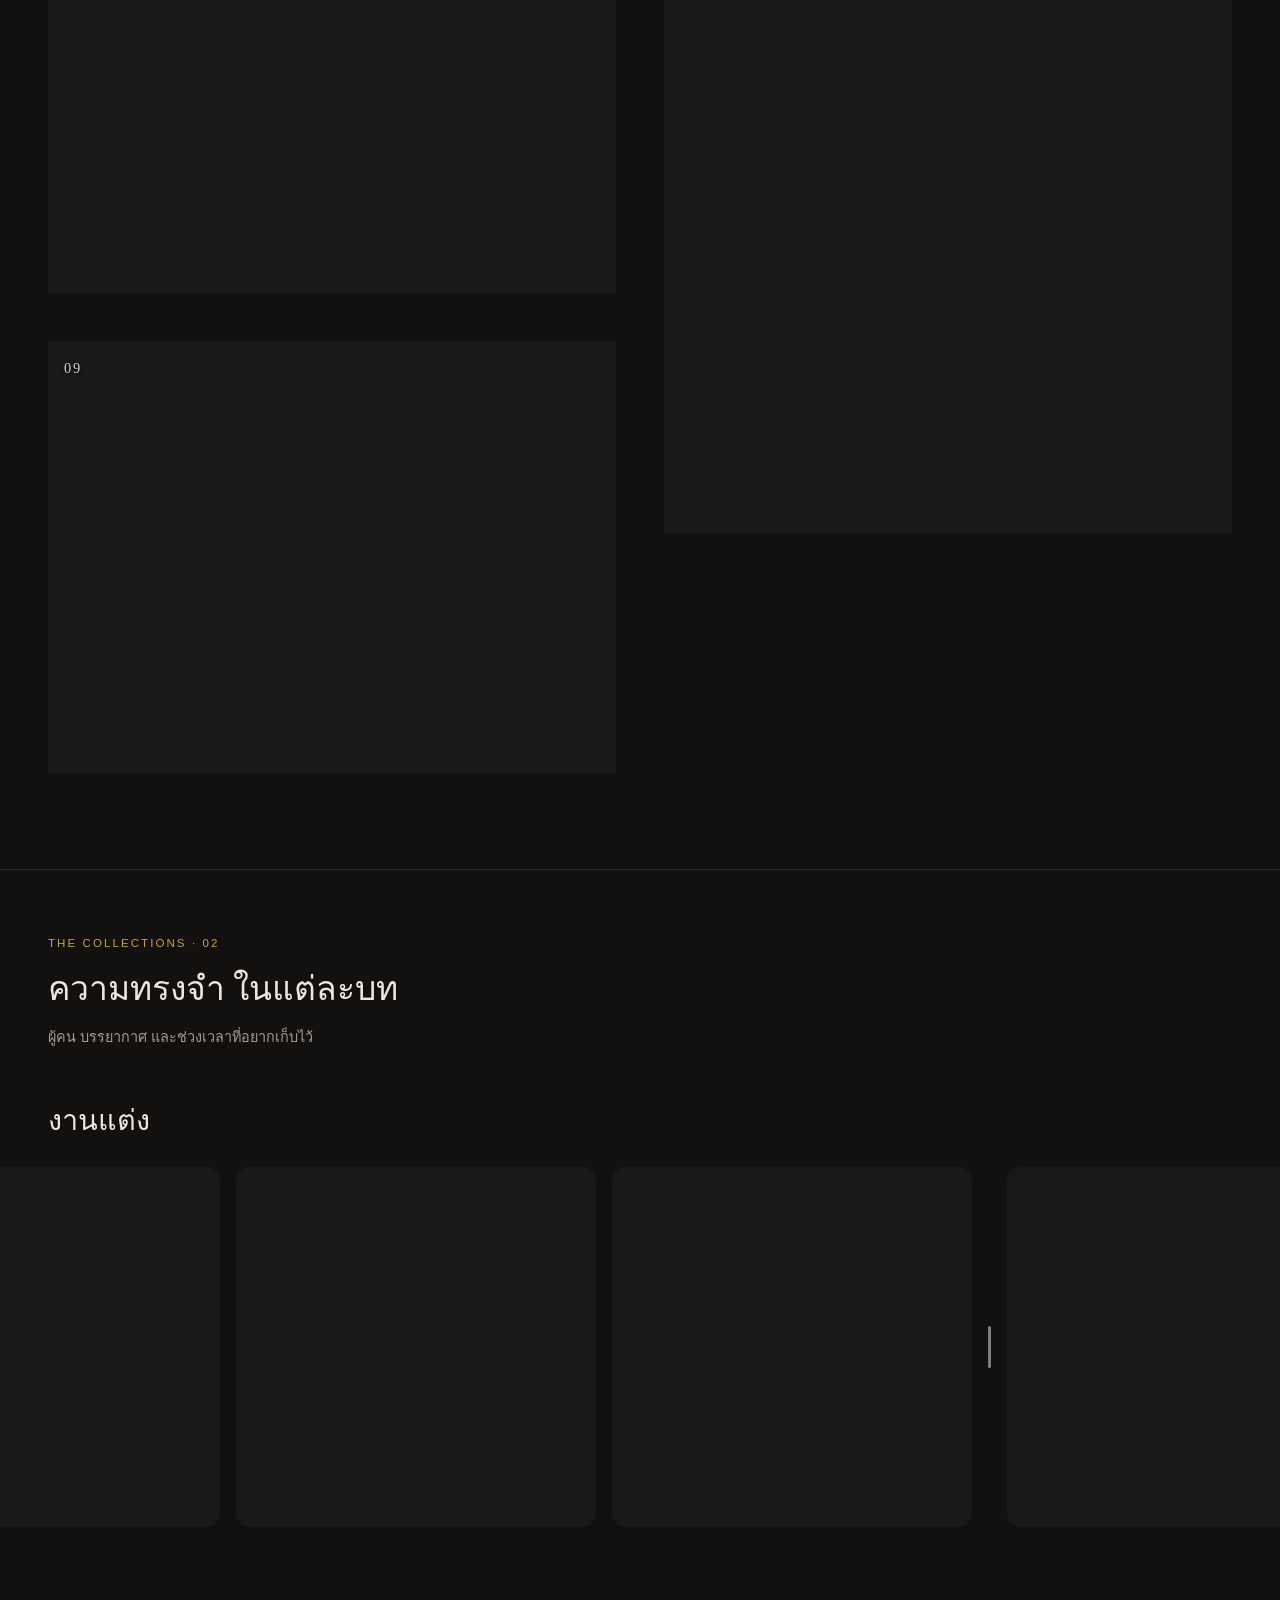
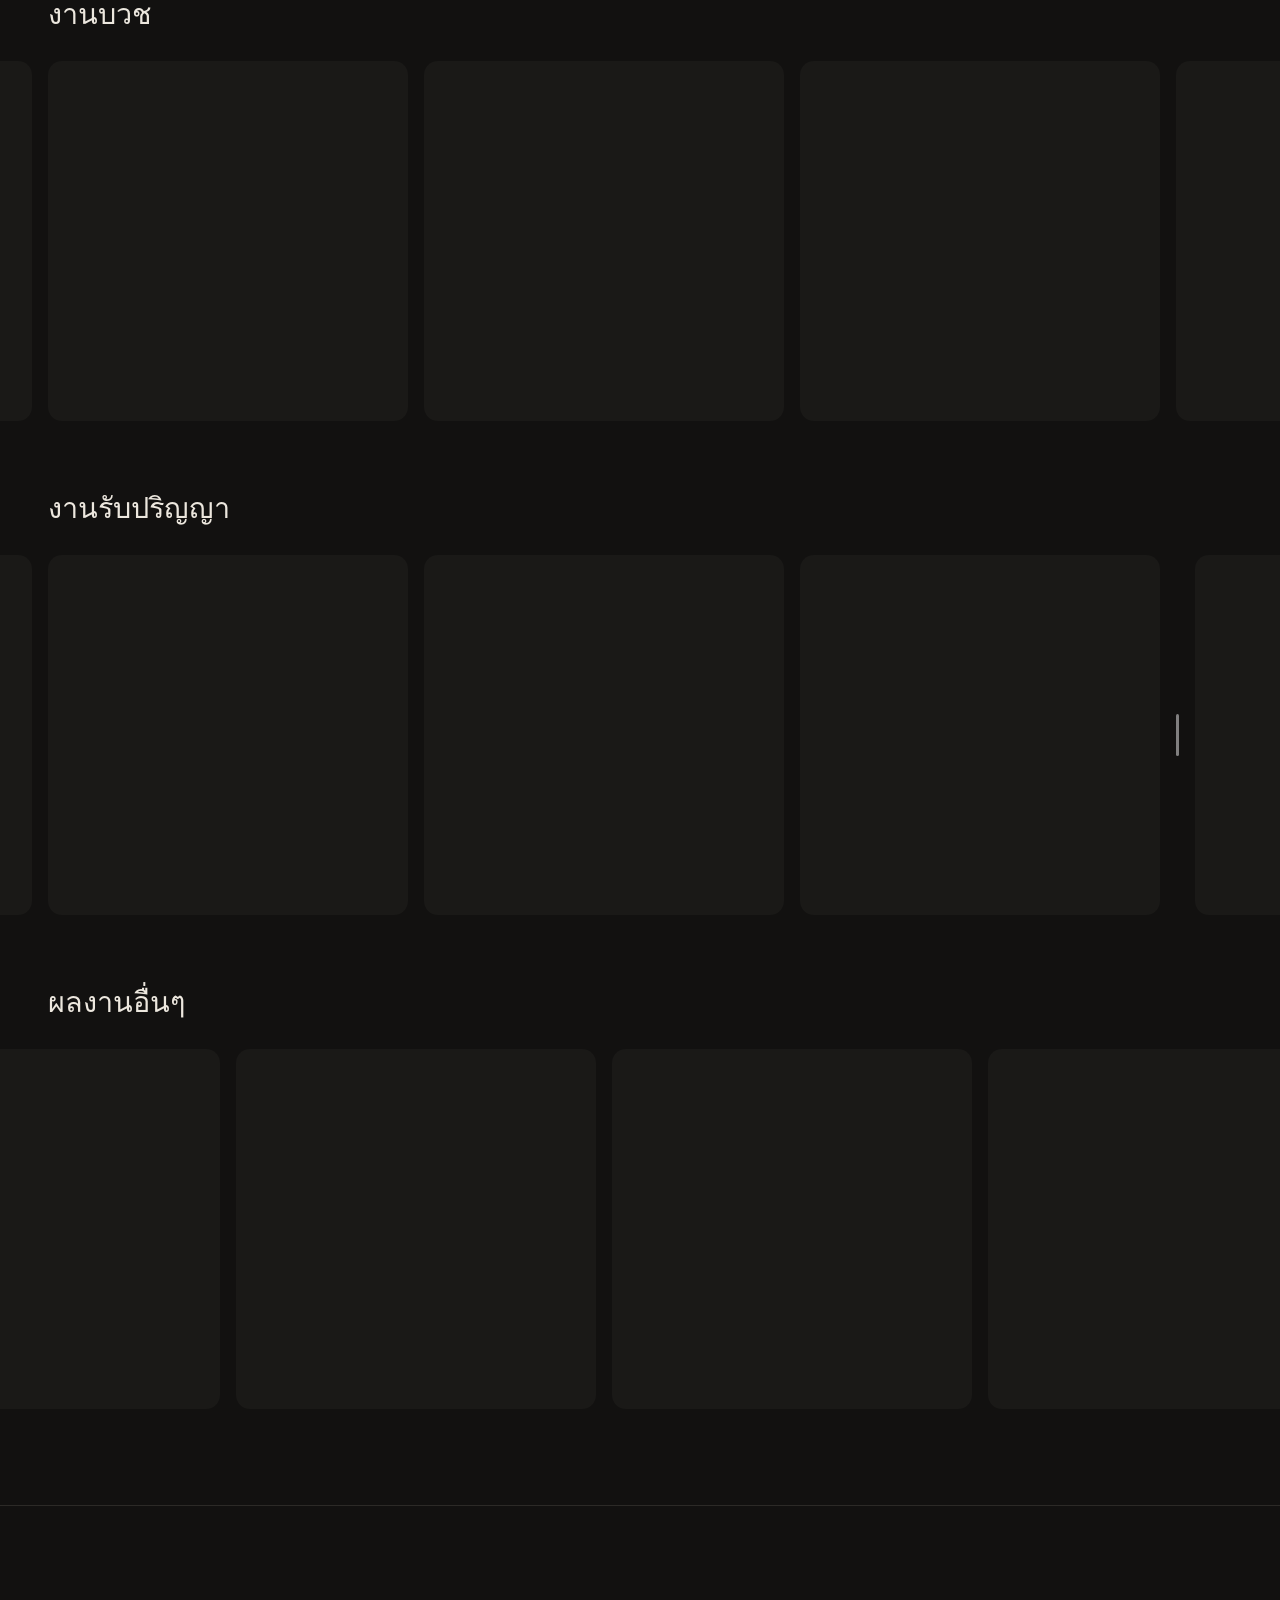
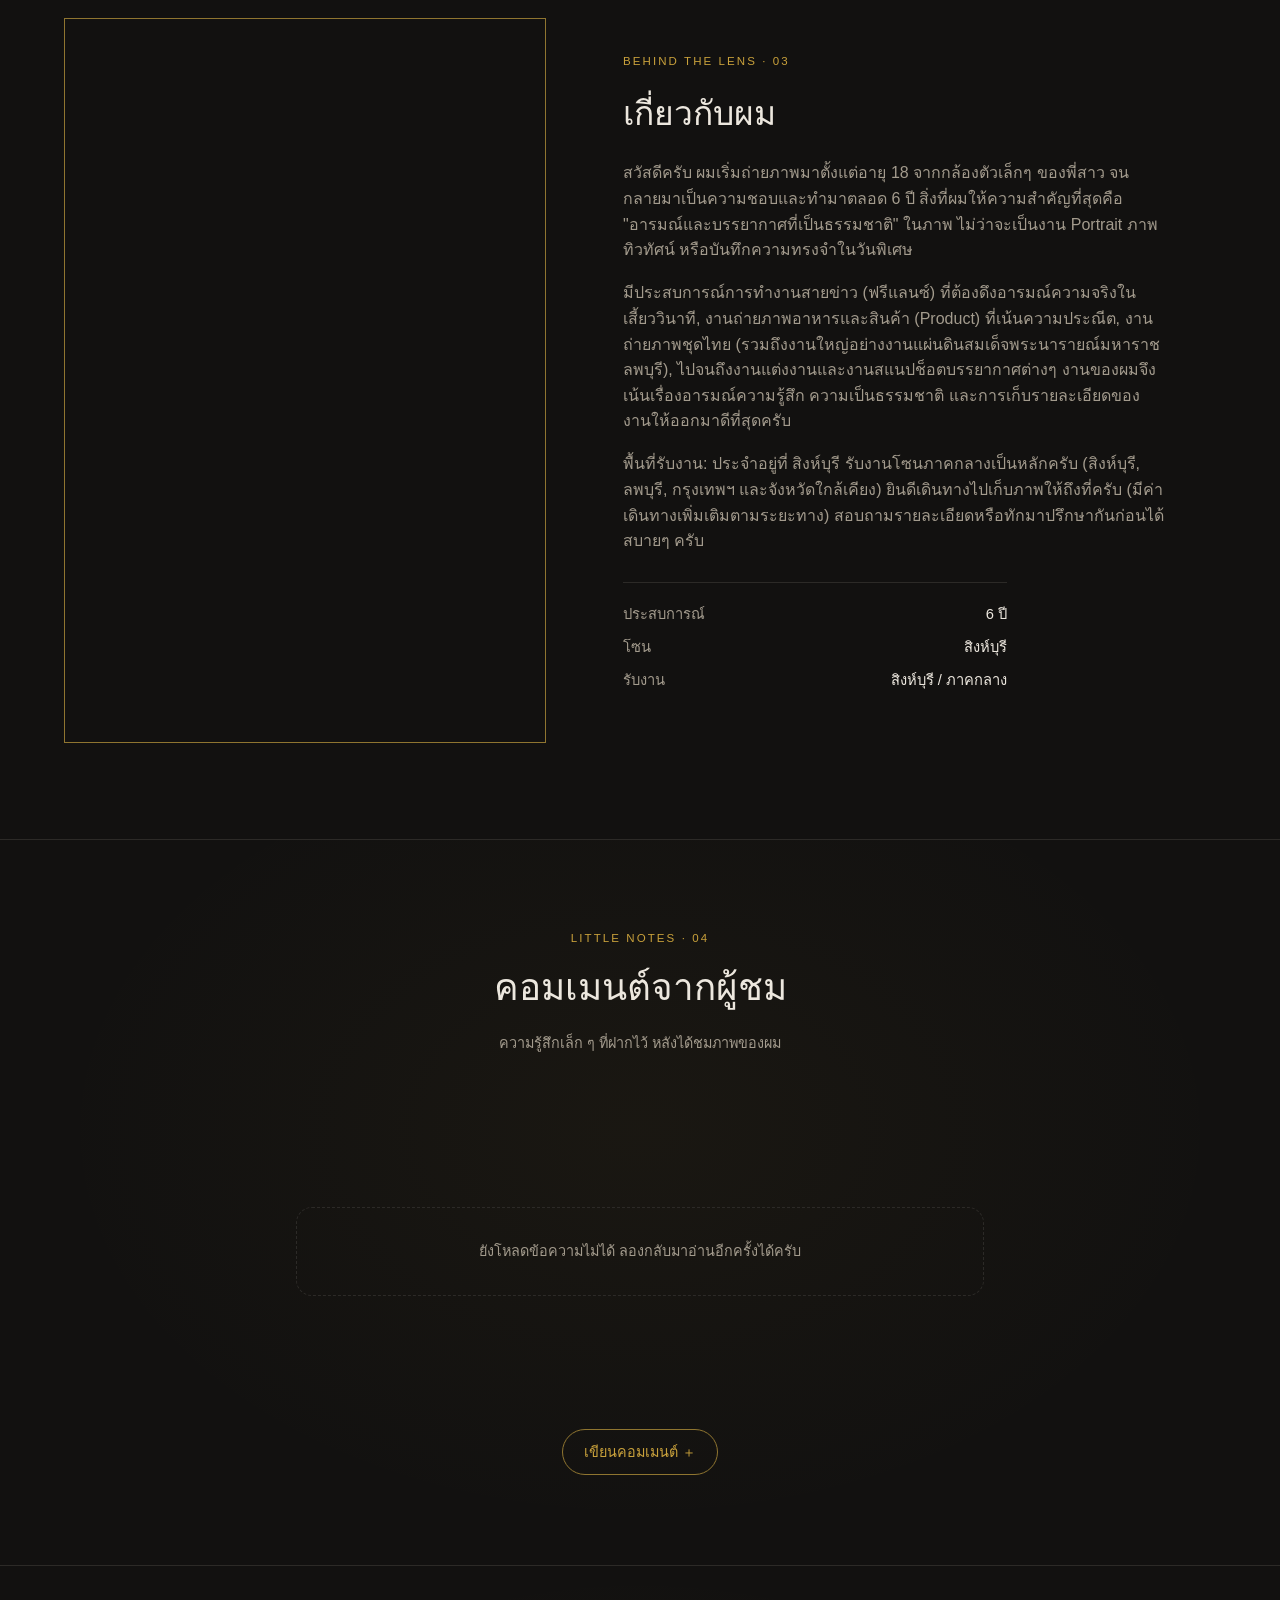
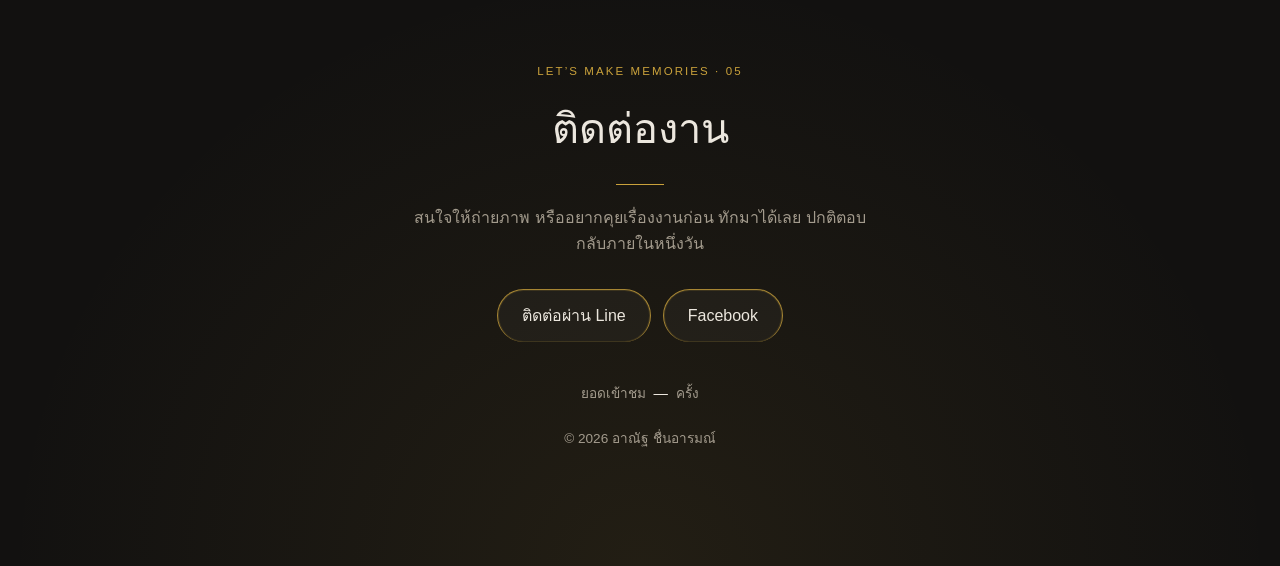
==== commit abbb28ec: "Ver. 2.5 POP-up Comt 2" ====
--- a/index.html
+++ b/index.html
@@ -29,7 +29,7 @@
 <link rel="preconnect" href="https://fonts.googleapis.com">
 <link rel="preconnect" href="https://fonts.gstatic.com" crossorigin>
 <link href="https://fonts.googleapis.com/css2?family=Newsreader:ital,opsz,wght@0,6..72,300;0,6..72,400;0,6..72,500;1,6..72,400&family=IBM+Plex+Sans+Thai:wght@300;400;500;600&display=swap" rel="stylesheet">
-<link rel="stylesheet" href="style.css?v=20261010-review-thanks">
+<link rel="stylesheet" href="style.css?v=20261010-guest-names">
 </head>
 <body>
 <progress class="reading-progress" id="reading-progress" max="100" value="0" aria-hidden="true"></progress>
@@ -40,6 +40,7 @@
   <nav class="main-nav" id="main-nav">
     <a href="#works">ผลงาน</a>
     <a href="#about">เกี่ยวกับ</a>
+    <a href="#comments">รีวิว</a>
     <a href="#contact">ติดต่อ</a>
   </nav>
   <button class="nav-toggle" id="nav-toggle" aria-label="เปิดเมนู" aria-expanded="false">
@@ -334,7 +335,7 @@
       <article class="comment-bubble" id="comment-bubble" hidden>
         <span class="comment-quote" aria-hidden="true">“</span>
         <p id="comment-message"></p>
-        <div class="comment-author"><span class="comment-avatar" id="comment-avatar" aria-hidden="true"></span><div><strong id="comment-name"></strong><span>ผู้ชมเว็บไซต์</span></div></div>
+        <div class="comment-author"><span class="comment-avatar" id="comment-avatar" aria-hidden="true"></span><div><strong id="comment-name"></strong><span id="comment-author-mode">ผู้ชมเว็บไซต์</span></div></div>
       </article>
       <p class="comment-empty" id="comment-empty">กำลังโหลดข้อความ…</p>
     </div>
@@ -362,10 +363,14 @@
           <fieldset class="comment-methods">
             <legend>อยากฝากรีวิวในชื่อแบบไหน?</legend>
             <label><input type="radio" name="review-mode" id="comment-mode-google" value="google" checked> <span><strong>ใช้บัญชี Google</strong><small>แสดงชื่อและรูปโปรไฟล์ของคุณ</small></span></label>
-            <label><input type="radio" name="review-mode" id="comment-mode-guest" value="guest"> <span><strong>โหมดนักท่องเที่ยว</strong><small>ไม่ต้องล็อกอิน แสดงเป็น “ผู้ชมไม่ระบุตัวตน”</small></span></label>
+            <label><input type="radio" name="review-mode" id="comment-mode-guest" value="guest"> <span><strong>โหมดนักท่องเที่ยว</strong><small>ไม่ต้องล็อกอิน ตั้งชื่อที่อยากใช้ได้</small></span></label>
           </fieldset>
           <p class="comment-method-note" id="comment-login-reason">ถ้าอยากให้รีวิวมีชื่อและรูปของคุณ เลือกเข้าสู่ระบบด้วย Google ได้เลยครับ เราจะขอใช้ชื่อและรูปโปรไฟล์แสดงคู่กับรีวิว โดยไม่แสดงอีเมล หรือเลือกโหมดนักท่องเที่ยวได้ตามสะดวก</p>
-          <p class="comment-method-note" id="comment-guest-note" hidden>รีวิวจะแสดงเป็น “ผู้ชมไม่ระบุตัวตน” พร้อมไอคอนแทนรูปโปรไฟล์ โหมดนี้ส่งได้วันละ 1 รีวิวต่อเครือข่ายครับ</p>
+          <div class="comment-guest-name" id="comment-guest-name-wrap" hidden>
+            <label for="comment-guest-name">ชื่อที่ใช้แสดง (ไม่บังคับ)</label>
+            <input type="text" id="comment-guest-name" name="guestName" maxlength="40" autocomplete="nickname" placeholder="เช่น นักเดินทาง" aria-describedby="comment-guest-note" disabled>
+          </div>
+          <p class="comment-method-note" id="comment-guest-note" hidden>ใต้ชื่อจะมีป้าย “ไม่ได้เข้าสู่ระบบ” ถ้าไม่กรอกชื่อจะแสดงเป็น “ผู้ชมไม่ระบุตัวตน” โหมดนี้ส่งได้วันละ 1 รีวิวต่อเครือข่ายครับ</p>
           <p class="comment-identity" id="comment-identity" hidden></p>
           <label class="comment-consent"><input type="checkbox" id="comment-consent" required> <span id="comment-consent-text">ยินยอมให้เผยแพร่รีวิวพร้อมชื่อและรูปโปรไฟล์ Google หลังได้รับอนุมัติ</span></label>
           <button type="submit" class="comment-primary" id="comment-login" aria-describedby="comment-login-reason" disabled>เข้าสู่ระบบ Google เพื่อส่งรีวิว</button>
@@ -432,10 +437,10 @@
   <p class="lightbox-caption" id="lightbox-caption" aria-live="polite"></p>
 </dialog>
 
-<script src="script.js?v=20261009-floating-actions"></script>
+<script src="script.js?v=20261010-review-nav"></script>
 <script src="view-counter.js?v=20261008-1" defer></script>
 <script src="enhancements.js?v=20261008-1" defer></script>
 <script src="quick-contact.js?v=20261009-1" defer></script>
-<script src="comments.js?v=20261010-review-thanks" defer></script>
+<script src="comments.js?v=20261010-guest-names" defer></script>
 </body>
 </html>
--- a/style.css
+++ b/style.css
@@ -1006,6 +1006,9 @@
 .comment-methods small { display: block; margin-top: .2rem; color: var(--ink-muted); font-size: .78rem; }
 .comment-method-note, .comment-identity { font-size: .83rem; color: var(--ink-muted); line-height: 1.8; }
 #comment-input { display: block; width: 100%; margin-top: .6rem; padding: .8rem; border: 1px solid var(--line); border-radius: .6rem; resize: vertical; background: var(--bg); color: var(--ink); font: inherit; font-size: 1rem; }
+.comment-guest-name label { display: block; margin-top: 1rem; font-size: .9rem; }
+#comment-guest-name { width: 100%; margin-top: .5rem; padding: .75rem .8rem; border: 1px solid var(--line); border-radius: .6rem; background: var(--bg); color: var(--ink); font: inherit; font-size: 1rem; }
+#comment-guest-name:focus-visible { outline: 2px solid var(--gold); outline-offset: 2px; }
 .comment-length { display: block; text-align: right; color: var(--ink-muted); font-size: .75rem; margin-top: .3rem; }
 #comment-form .comment-consent { display: flex; align-items: flex-start; gap: .6rem; font-size: .8rem; color: var(--ink-muted); margin: 1rem 0; }
 .comment-consent input { margin-top: .35rem; accent-color: var(--gold); }
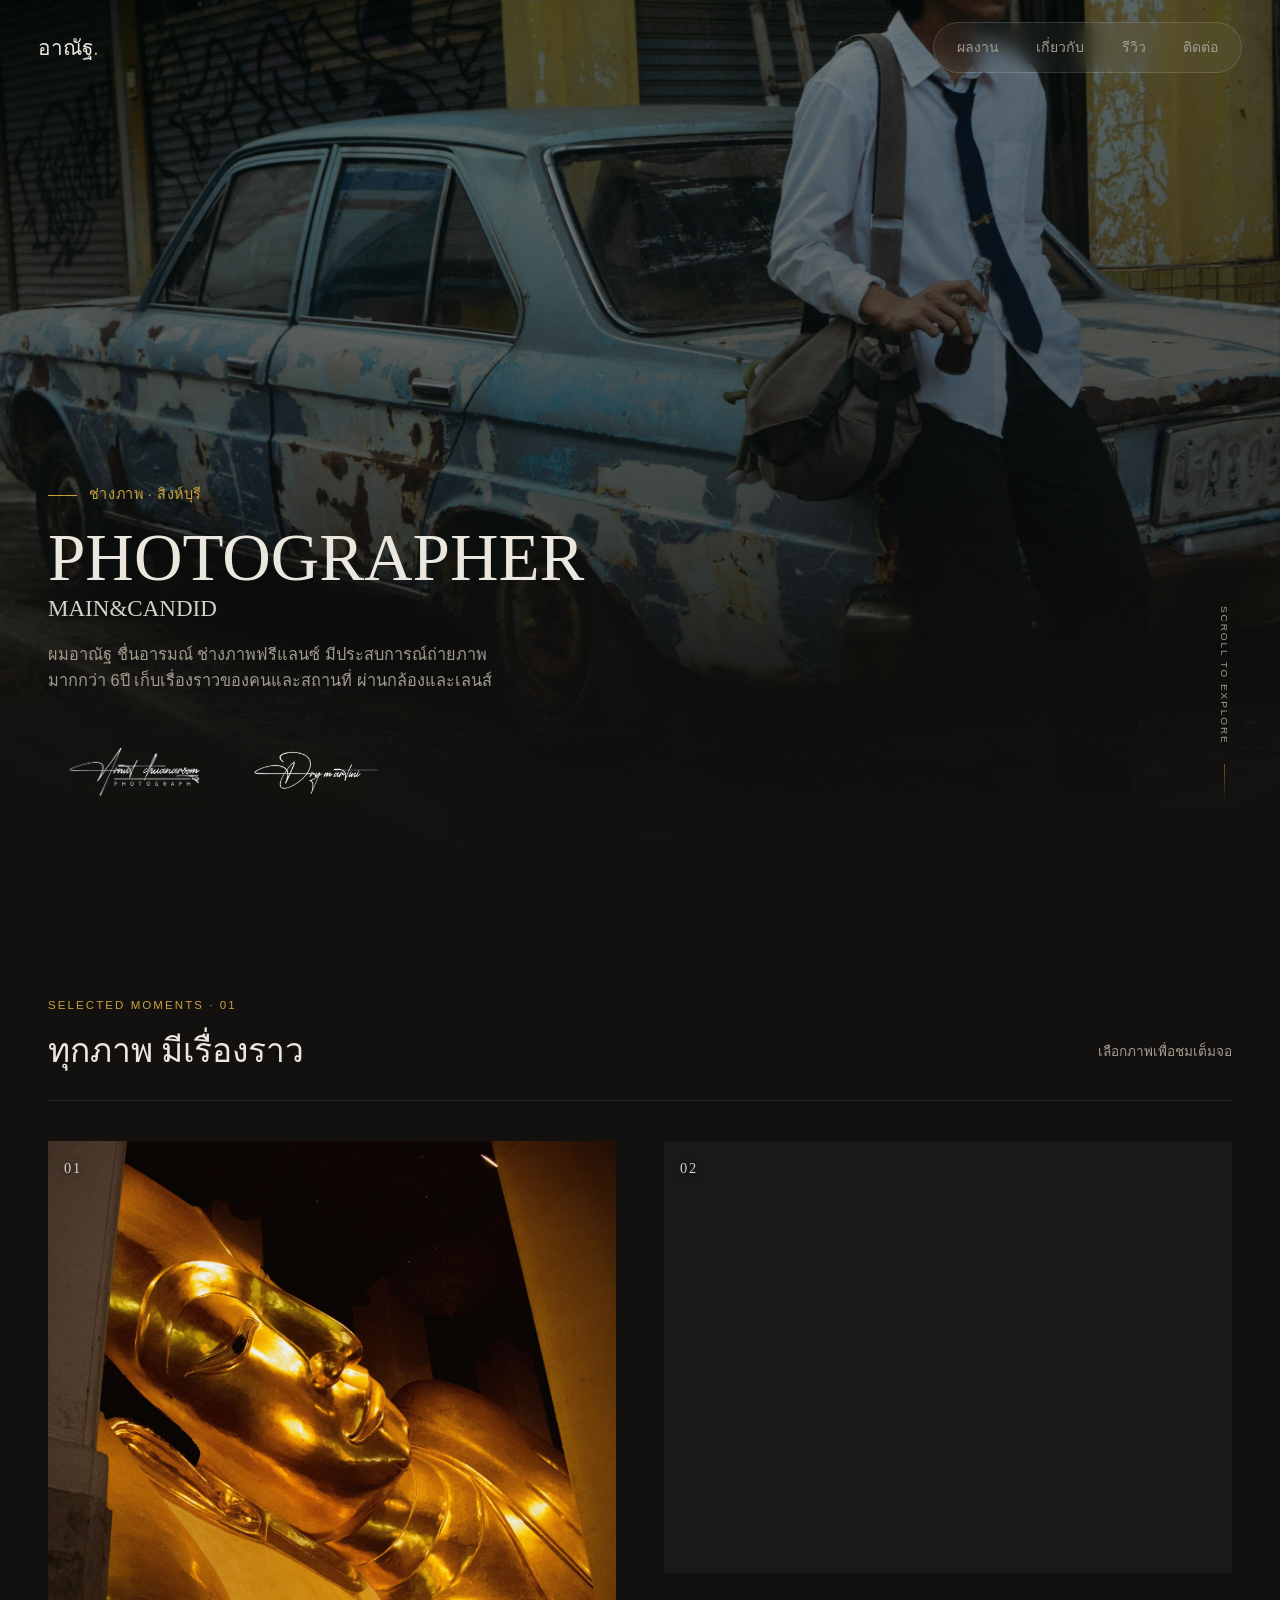
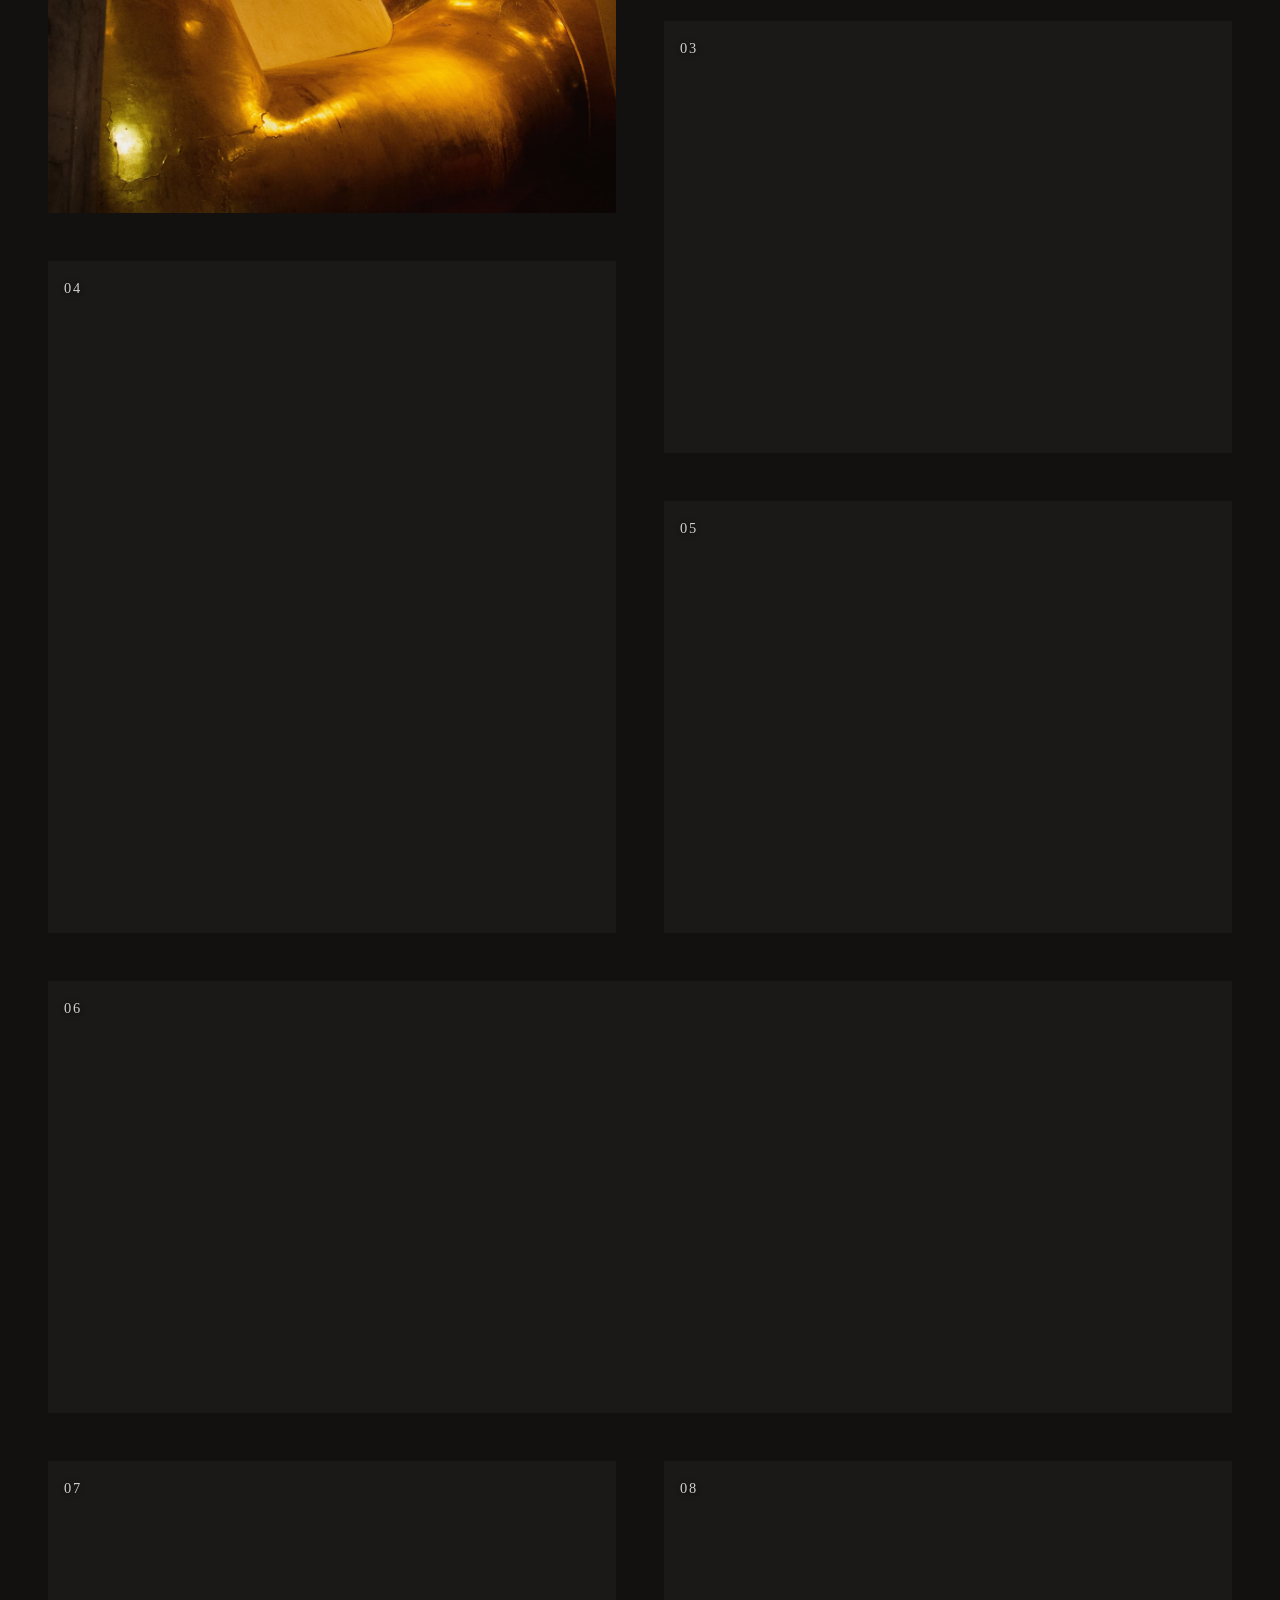
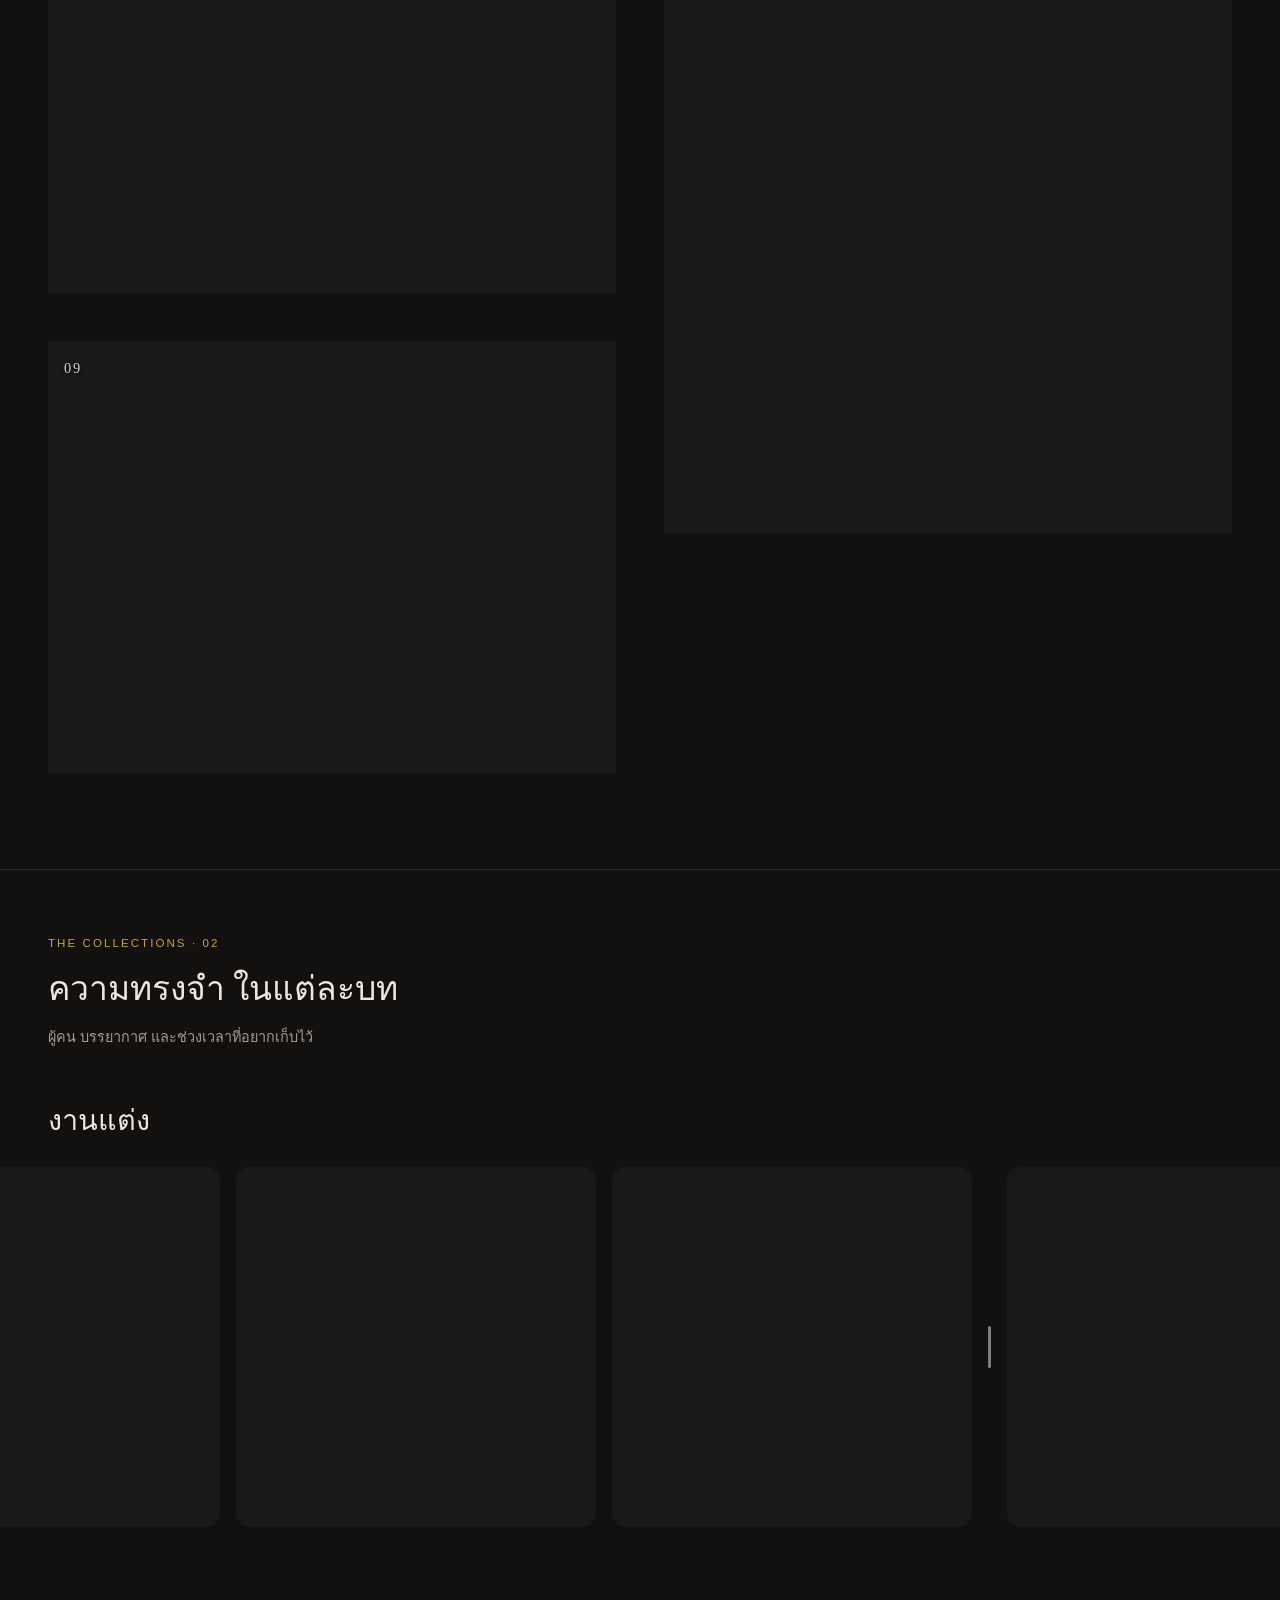
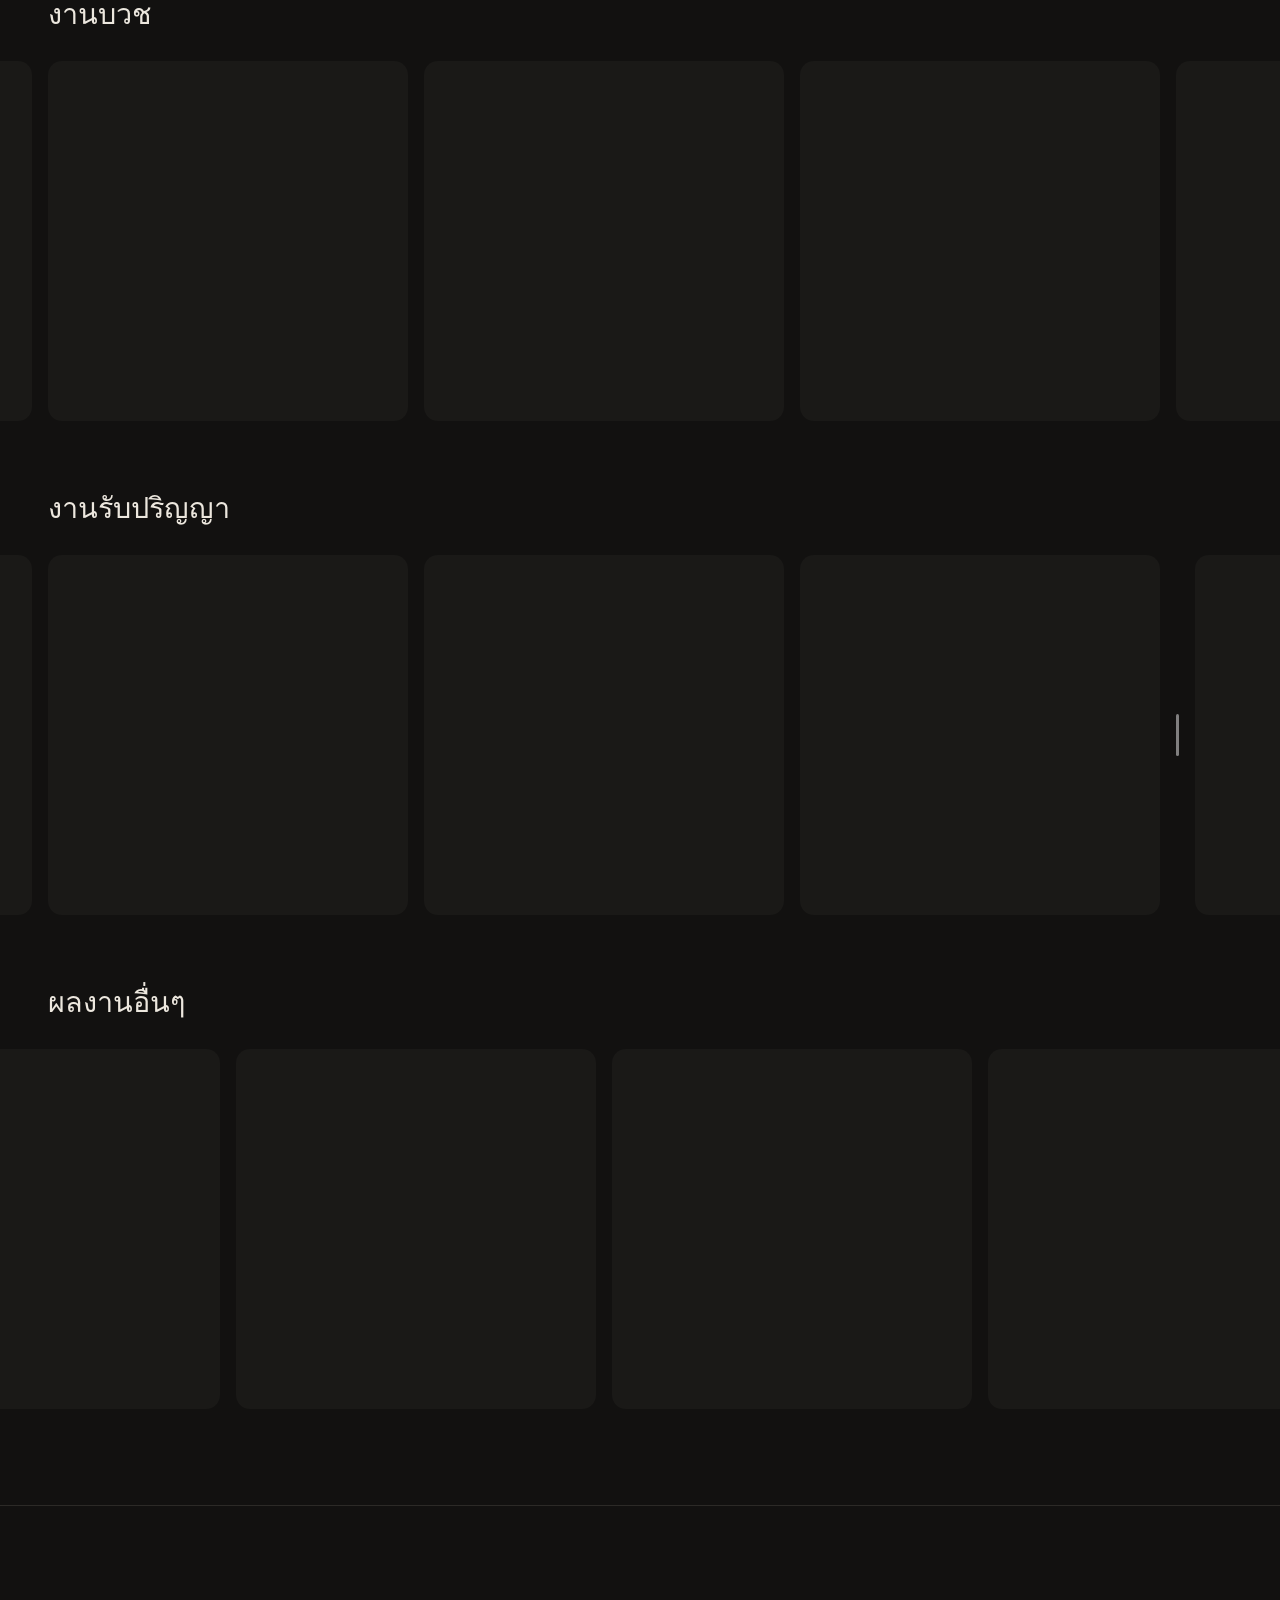
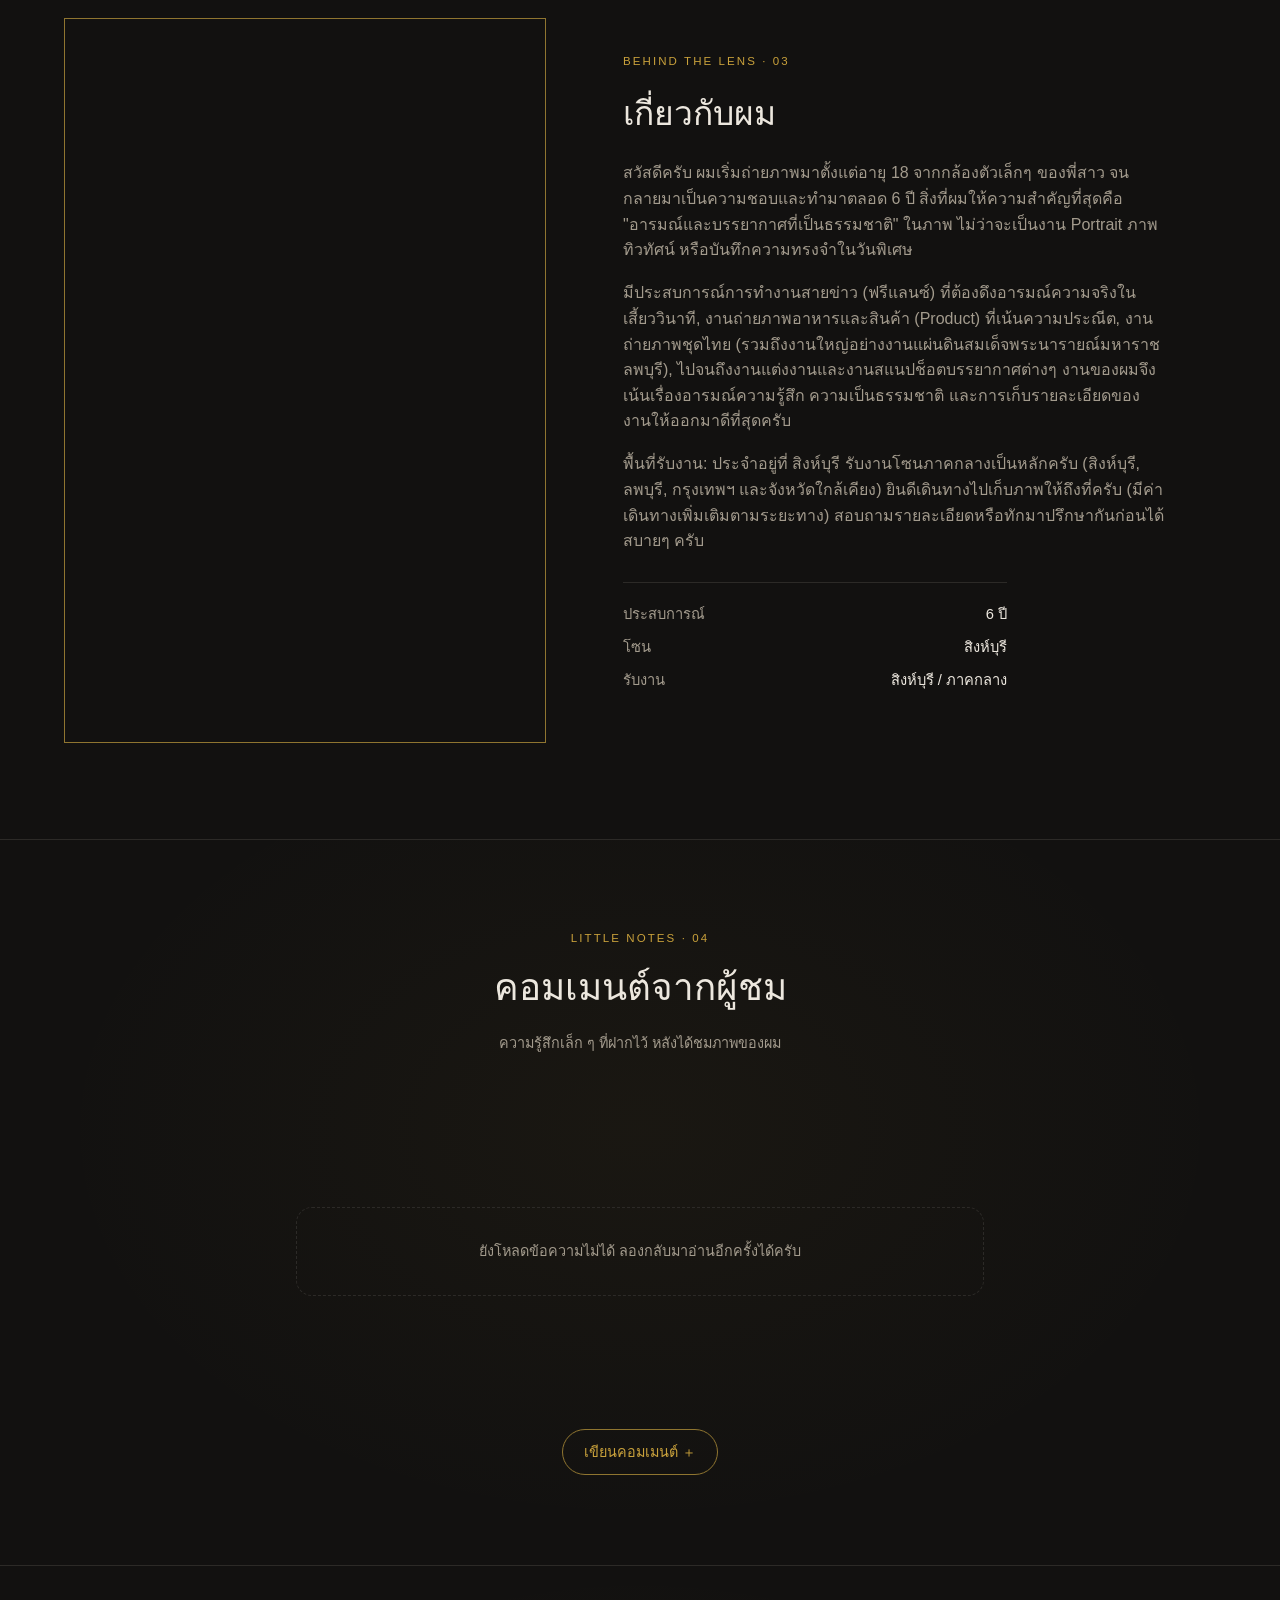
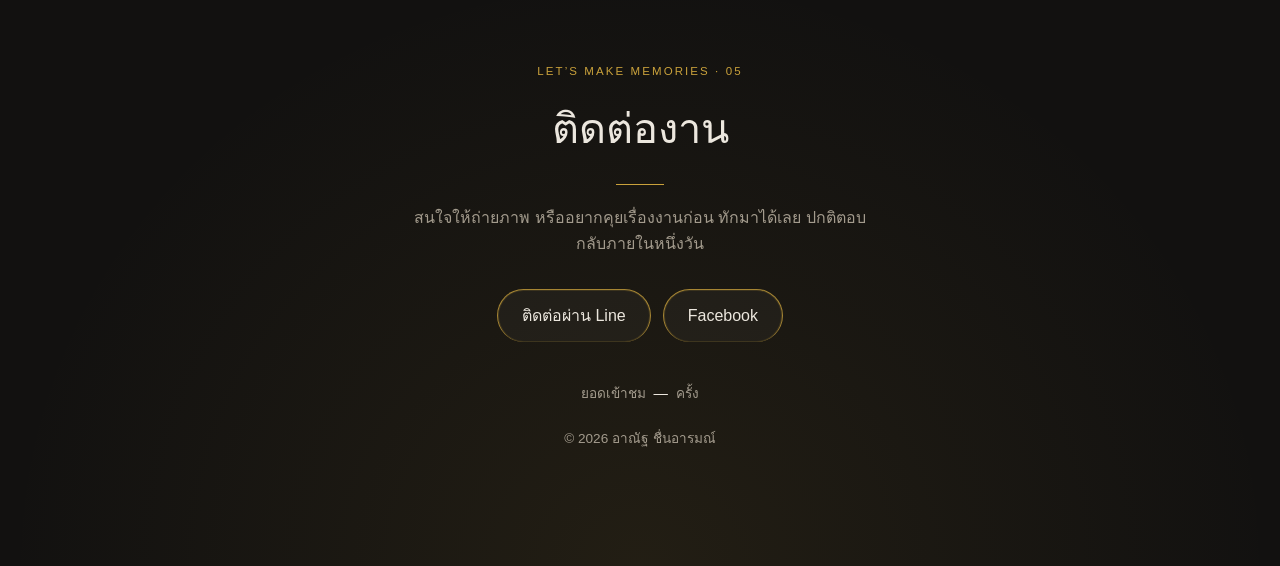
==== commit df3bb9bd: "Add Admin page" ====
--- a/index.html
+++ b/index.html
@@ -2,7 +2,7 @@
 <html lang="th">
 <head>
 <meta charset="UTF-8">
-<meta http-equiv="Content-Security-Policy" content="default-src 'self'; script-src 'self'; style-src 'self' https://fonts.googleapis.com; font-src 'self' https://fonts.gstatic.com; img-src 'self' https://*.googleusercontent.com; connect-src 'self'; object-src 'none'; base-uri 'none'; form-action 'none'">
+<meta http-equiv="Content-Security-Policy" content="default-src 'self'; script-src 'self'; style-src 'self' https://fonts.googleapis.com; font-src 'self' https://fonts.gstatic.com; img-src 'self' https://*.googleusercontent.com https://*.supabase.co; connect-src 'self'; object-src 'none'; base-uri 'none'; form-action 'none'">
 <meta name="referrer" content="strict-origin-when-cross-origin">
 <meta name="viewport" content="width=device-width, initial-scale=1.0">
 <title>อาณัฐ ชื่นอารมณ์ — ช่างภาพ</title>
@@ -36,7 +36,7 @@
 <a class="skip-link" href="#main">ข้ามไปยังเนื้อหา</a>
 
 <header class="site-header" id="top">
-  <a class="brand" href="#top">อาณัฐ<span class="brand-dot">.</span></a>
+  <a class="brand" href="admin.html" aria-label="อาณัฐ — เข้าสู่ระบบจัดการภาพ">อาณัฐ<span class="brand-dot">.</span></a>
   <nav class="main-nav" id="main-nav">
     <a href="#works">ผลงาน</a>
     <a href="#about">เกี่ยวกับ</a>
@@ -437,7 +437,7 @@
   <p class="lightbox-caption" id="lightbox-caption" aria-live="polite"></p>
 </dialog>
 
-<script src="script.js?v=20261010-review-nav"></script>
+<script src="script.js?v=20261015-portfolio"></script>
 <script src="view-counter.js?v=20261008-1" defer></script>
 <script src="enhancements.js?v=20261008-1" defer></script>
 <script src="quick-contact.js?v=20261009-1" defer></script>
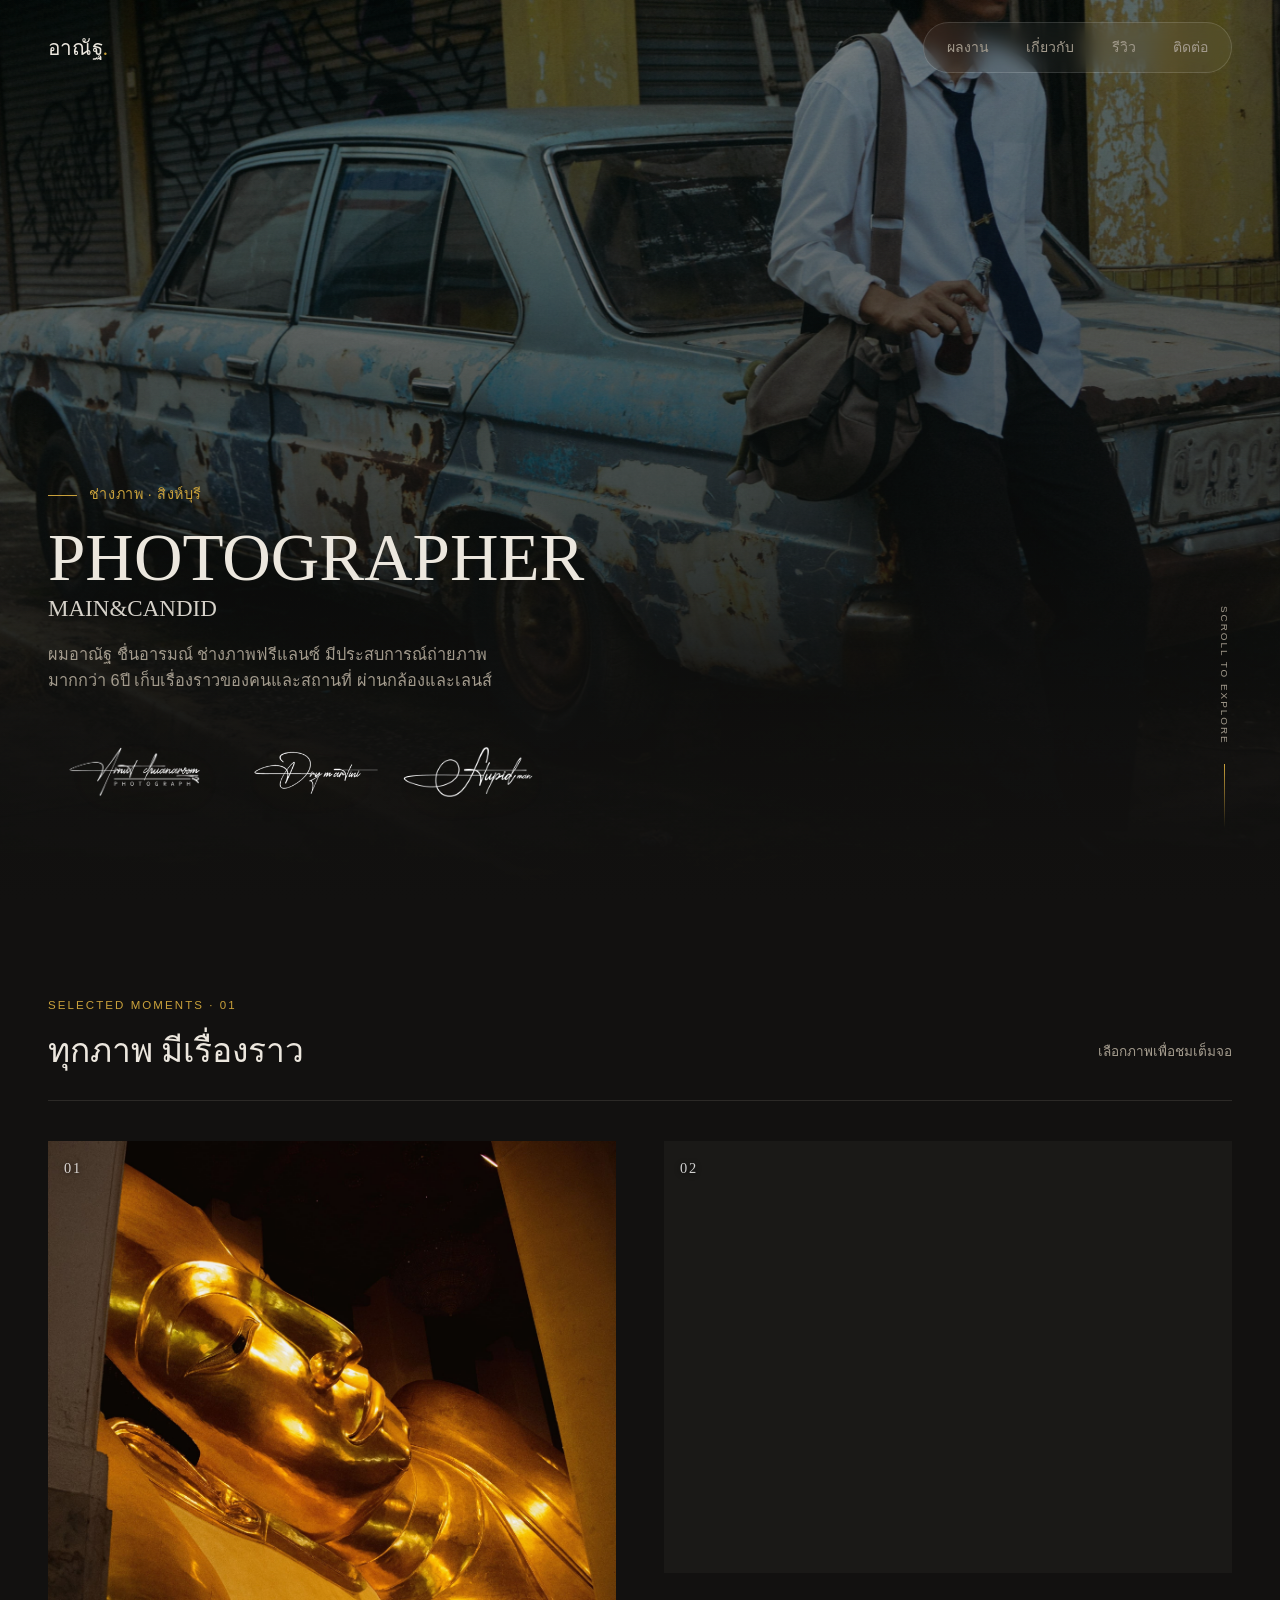
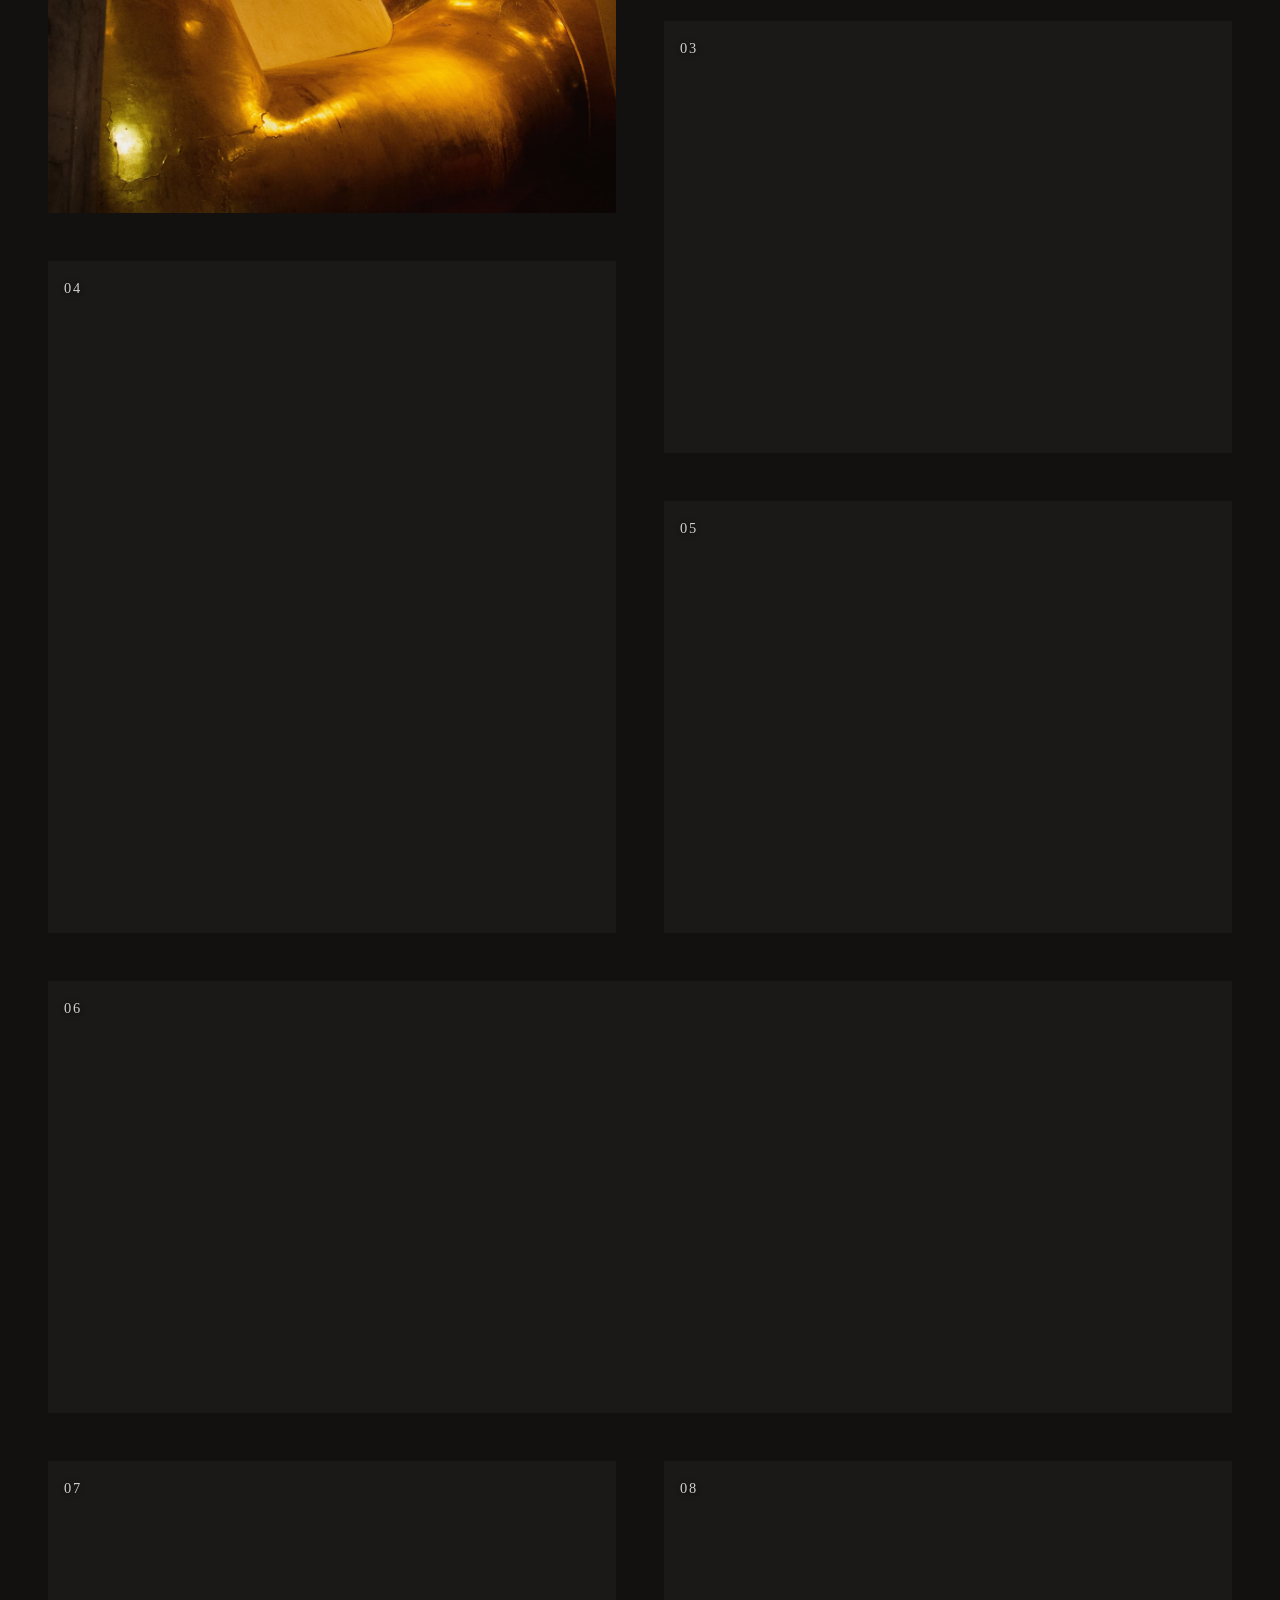
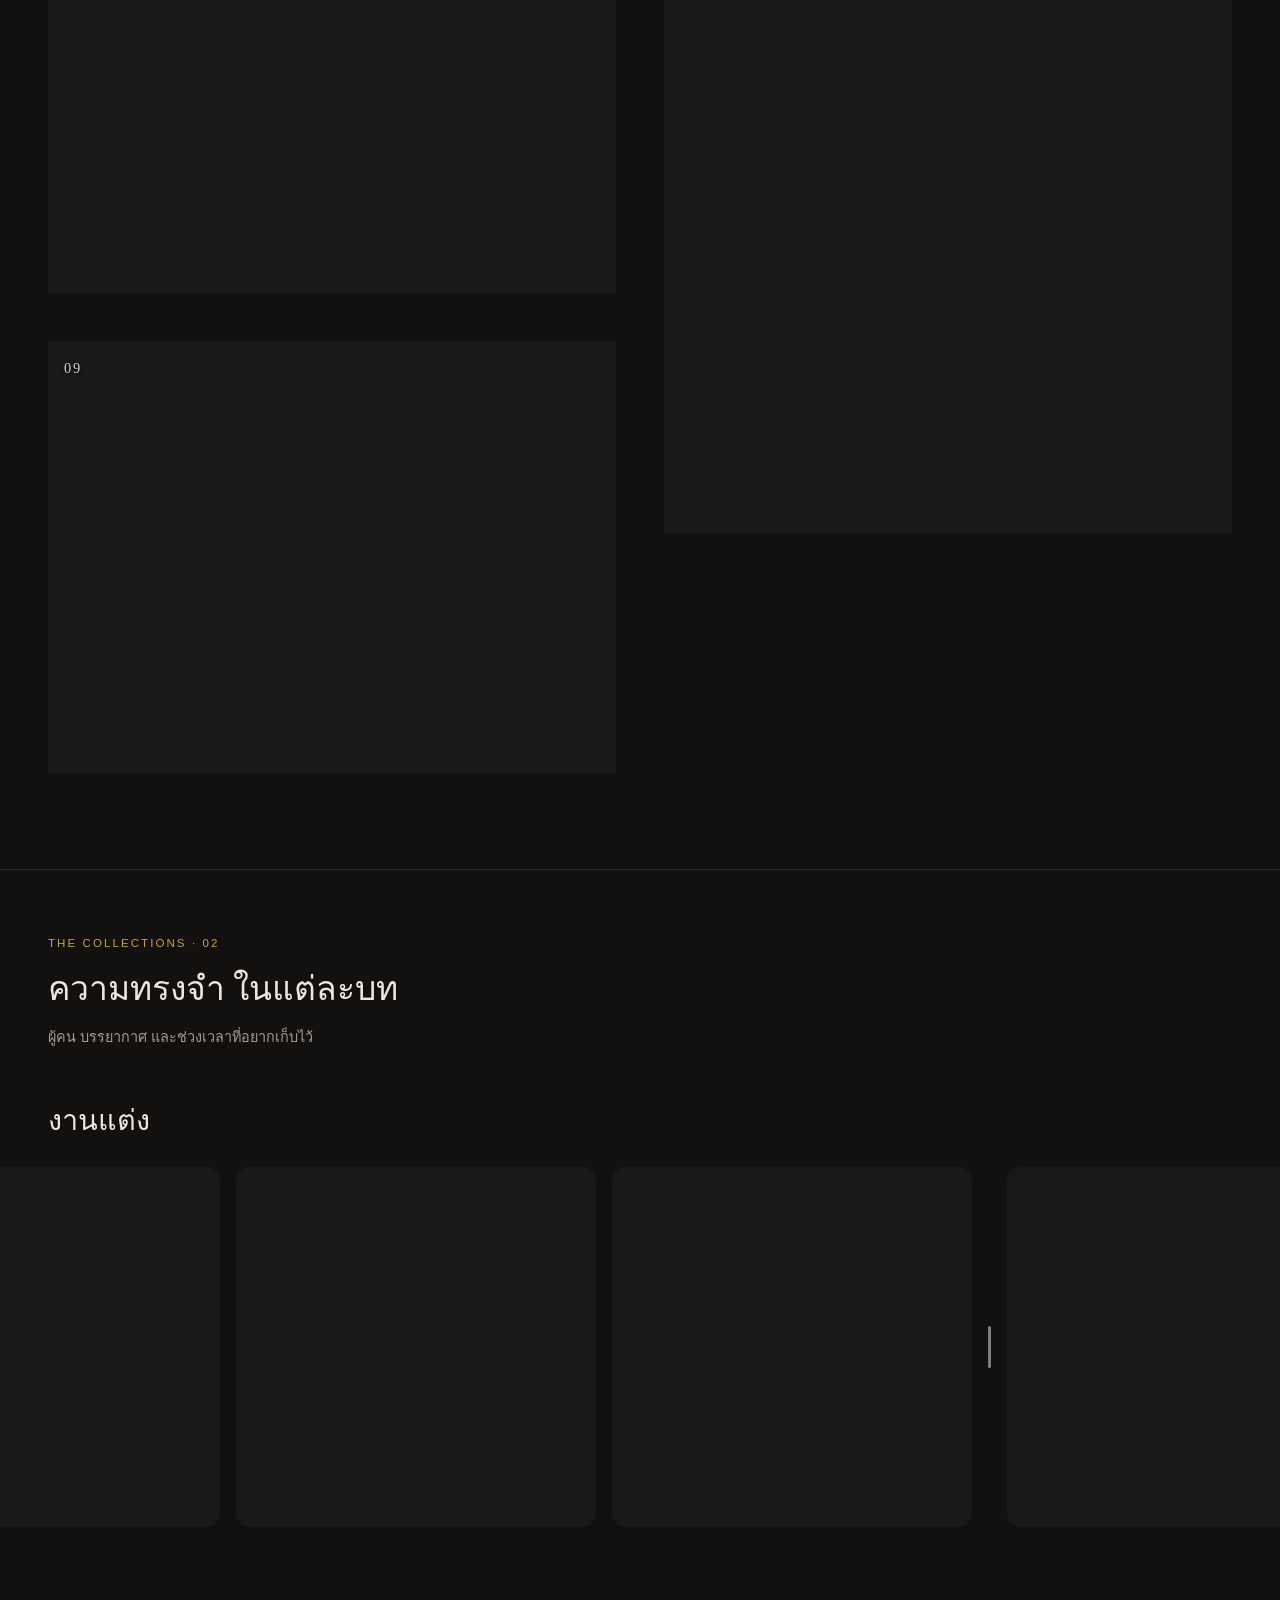
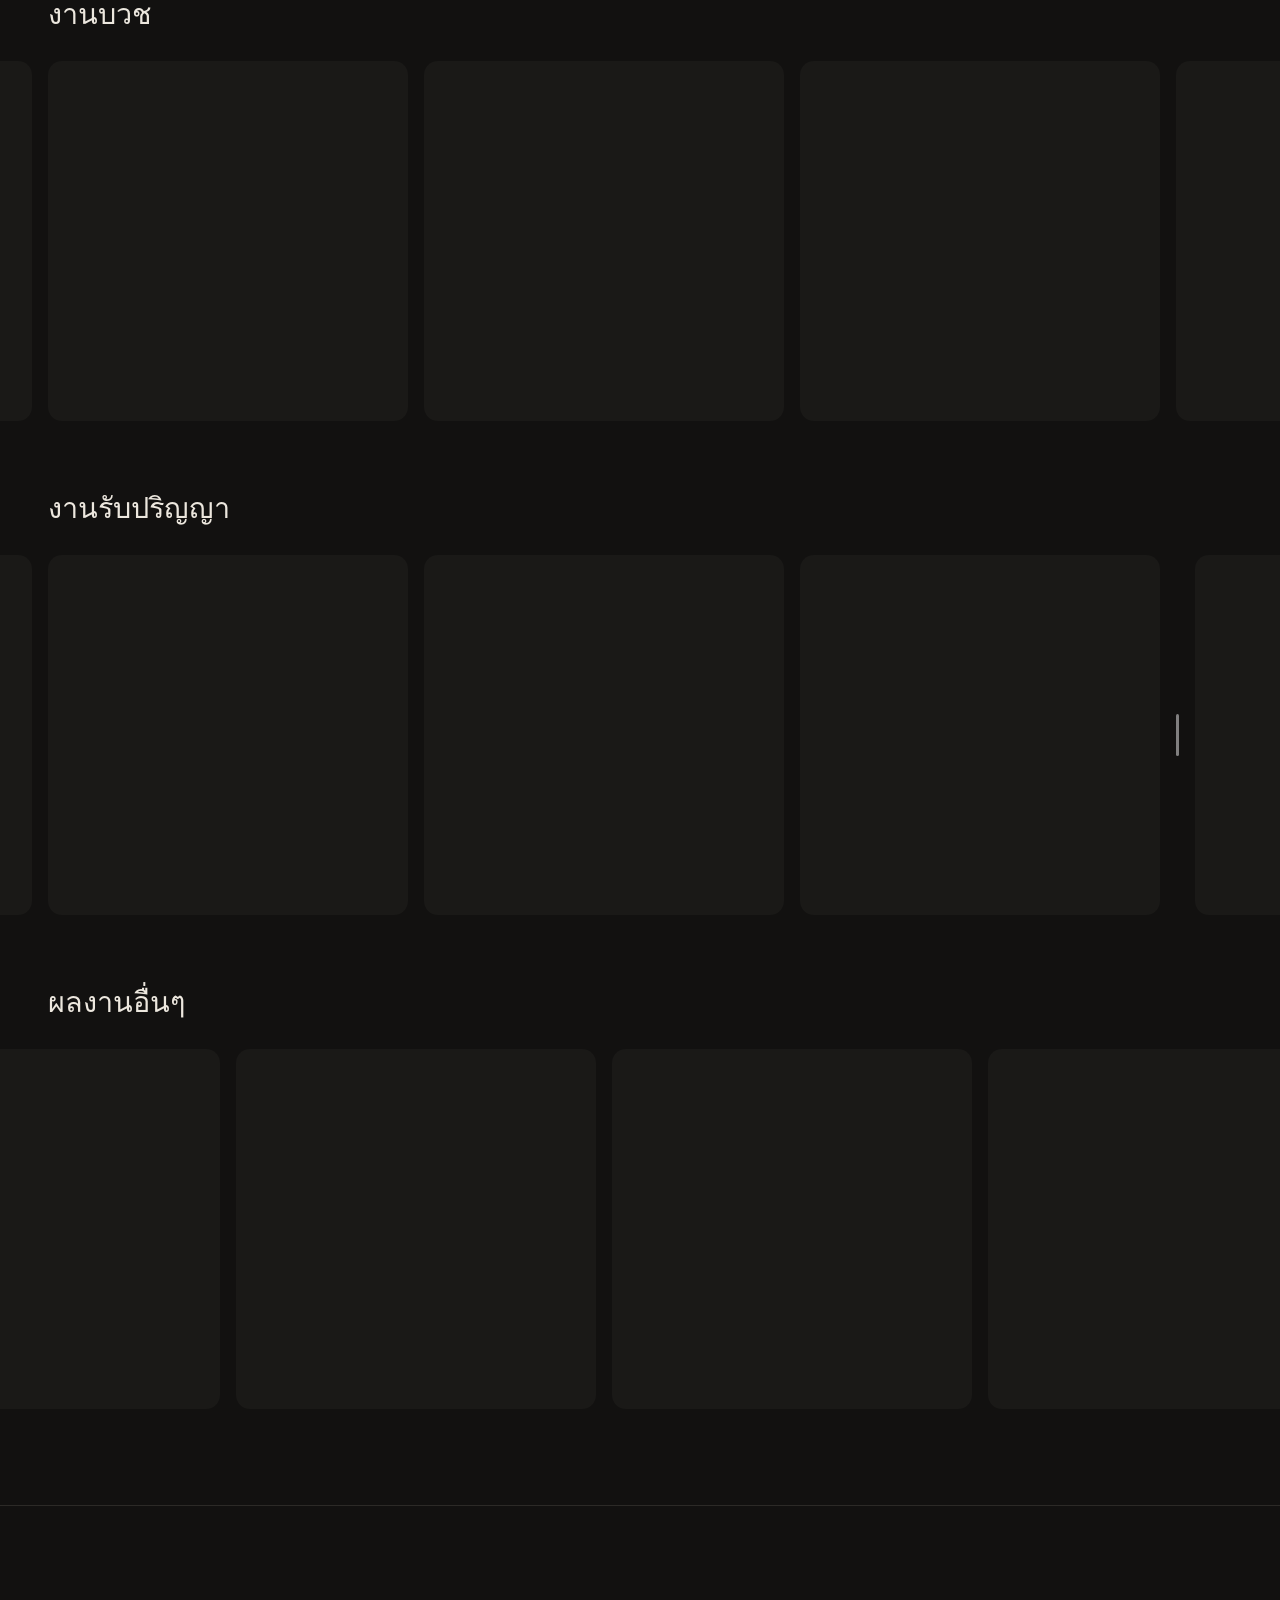
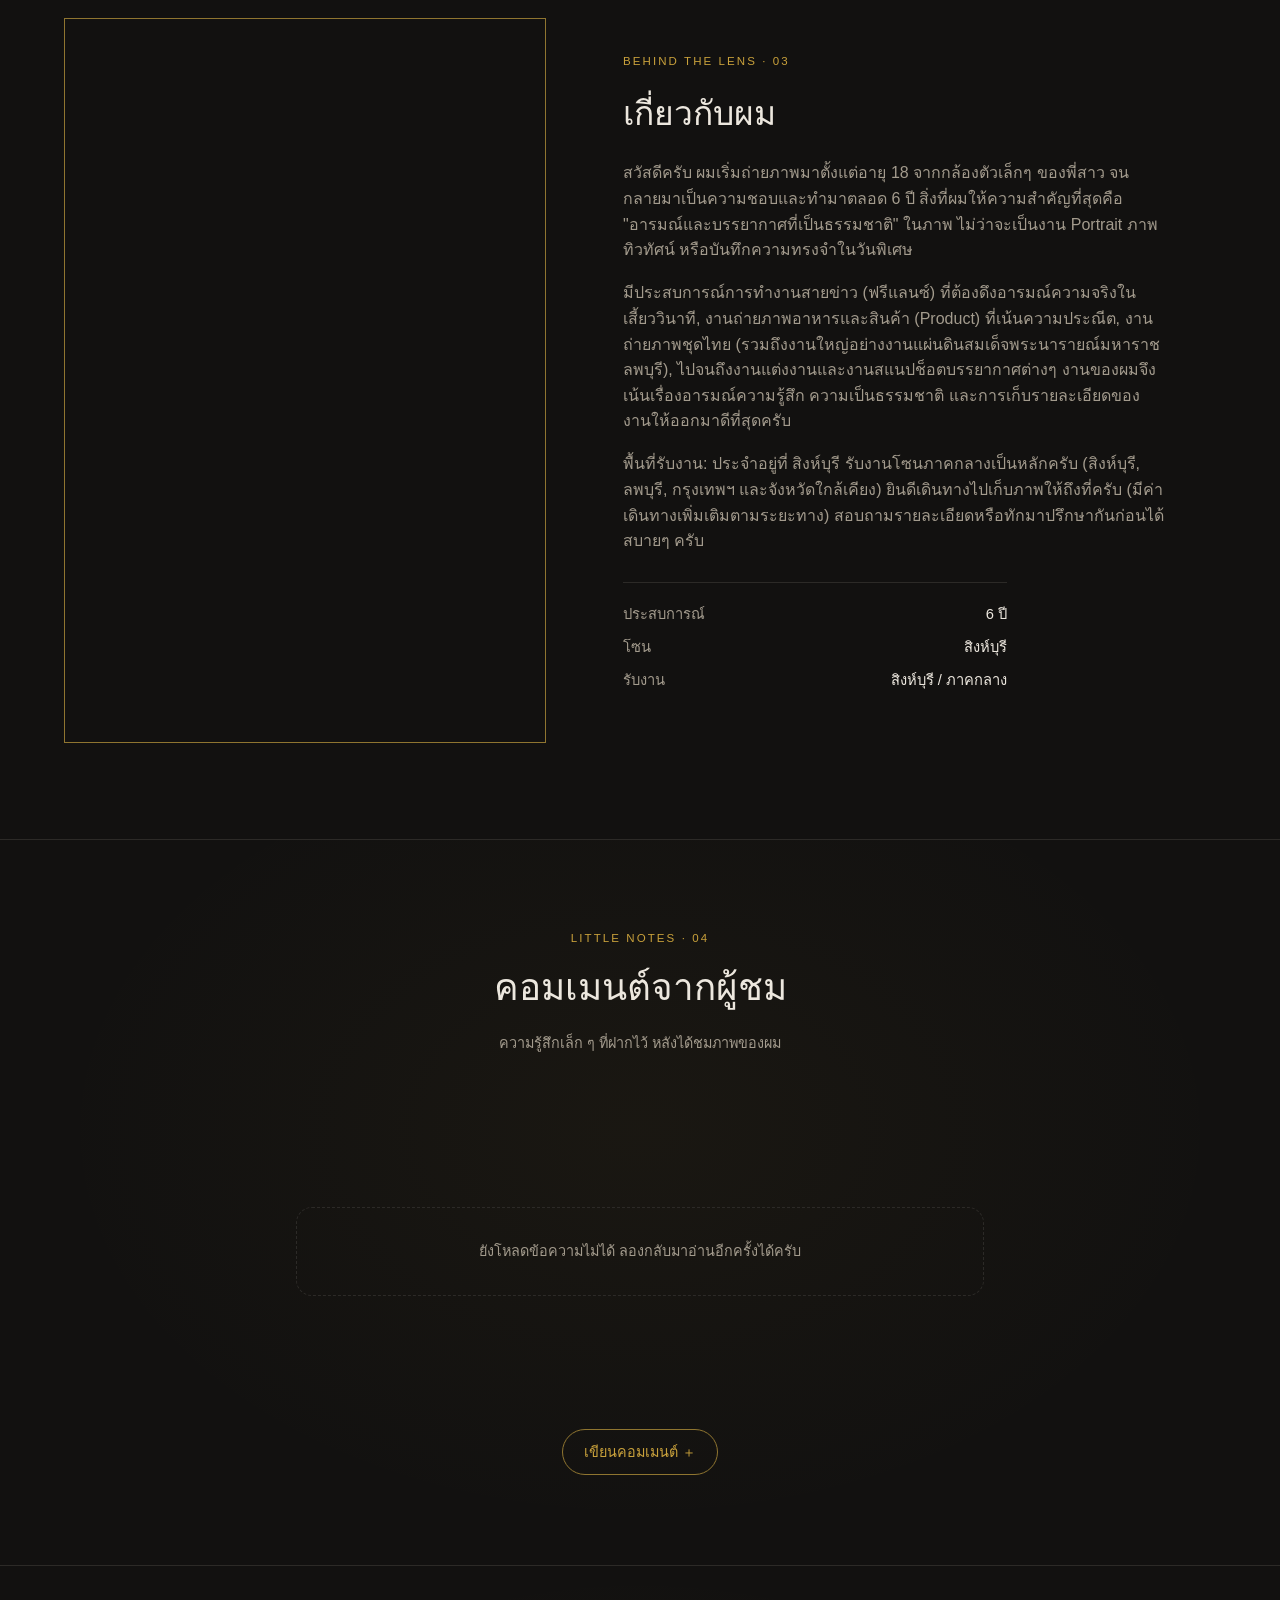
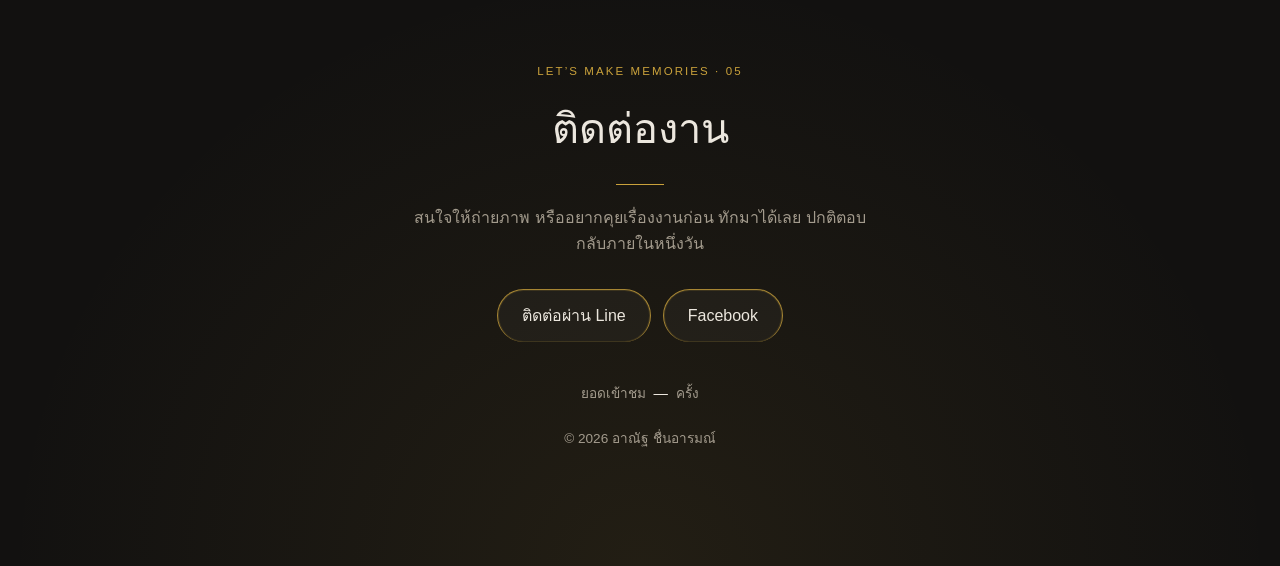
==== commit 19ac7388: "Fix admin can't open in Click Ver. 2.0" ====
--- a/index.html
+++ b/index.html
@@ -36,7 +36,7 @@
 <a class="skip-link" href="#main">ข้ามไปยังเนื้อหา</a>
 
 <header class="site-header" id="top">
-  <a class="brand" href="admin.html" aria-label="อาณัฐ — เข้าสู่ระบบจัดการภาพ">อาณัฐ<span class="brand-dot">.</span></a>
+  <a class="brand" href="https://arnut.vercel.app/admin.html" aria-label="อาณัฐ — เข้าสู่ระบบจัดการภาพ">อาณัฐ<span class="brand-dot">.</span></a>
   <nav class="main-nav" id="main-nav">
     <a href="#works">ผลงาน</a>
     <a href="#about">เกี่ยวกับ</a>
